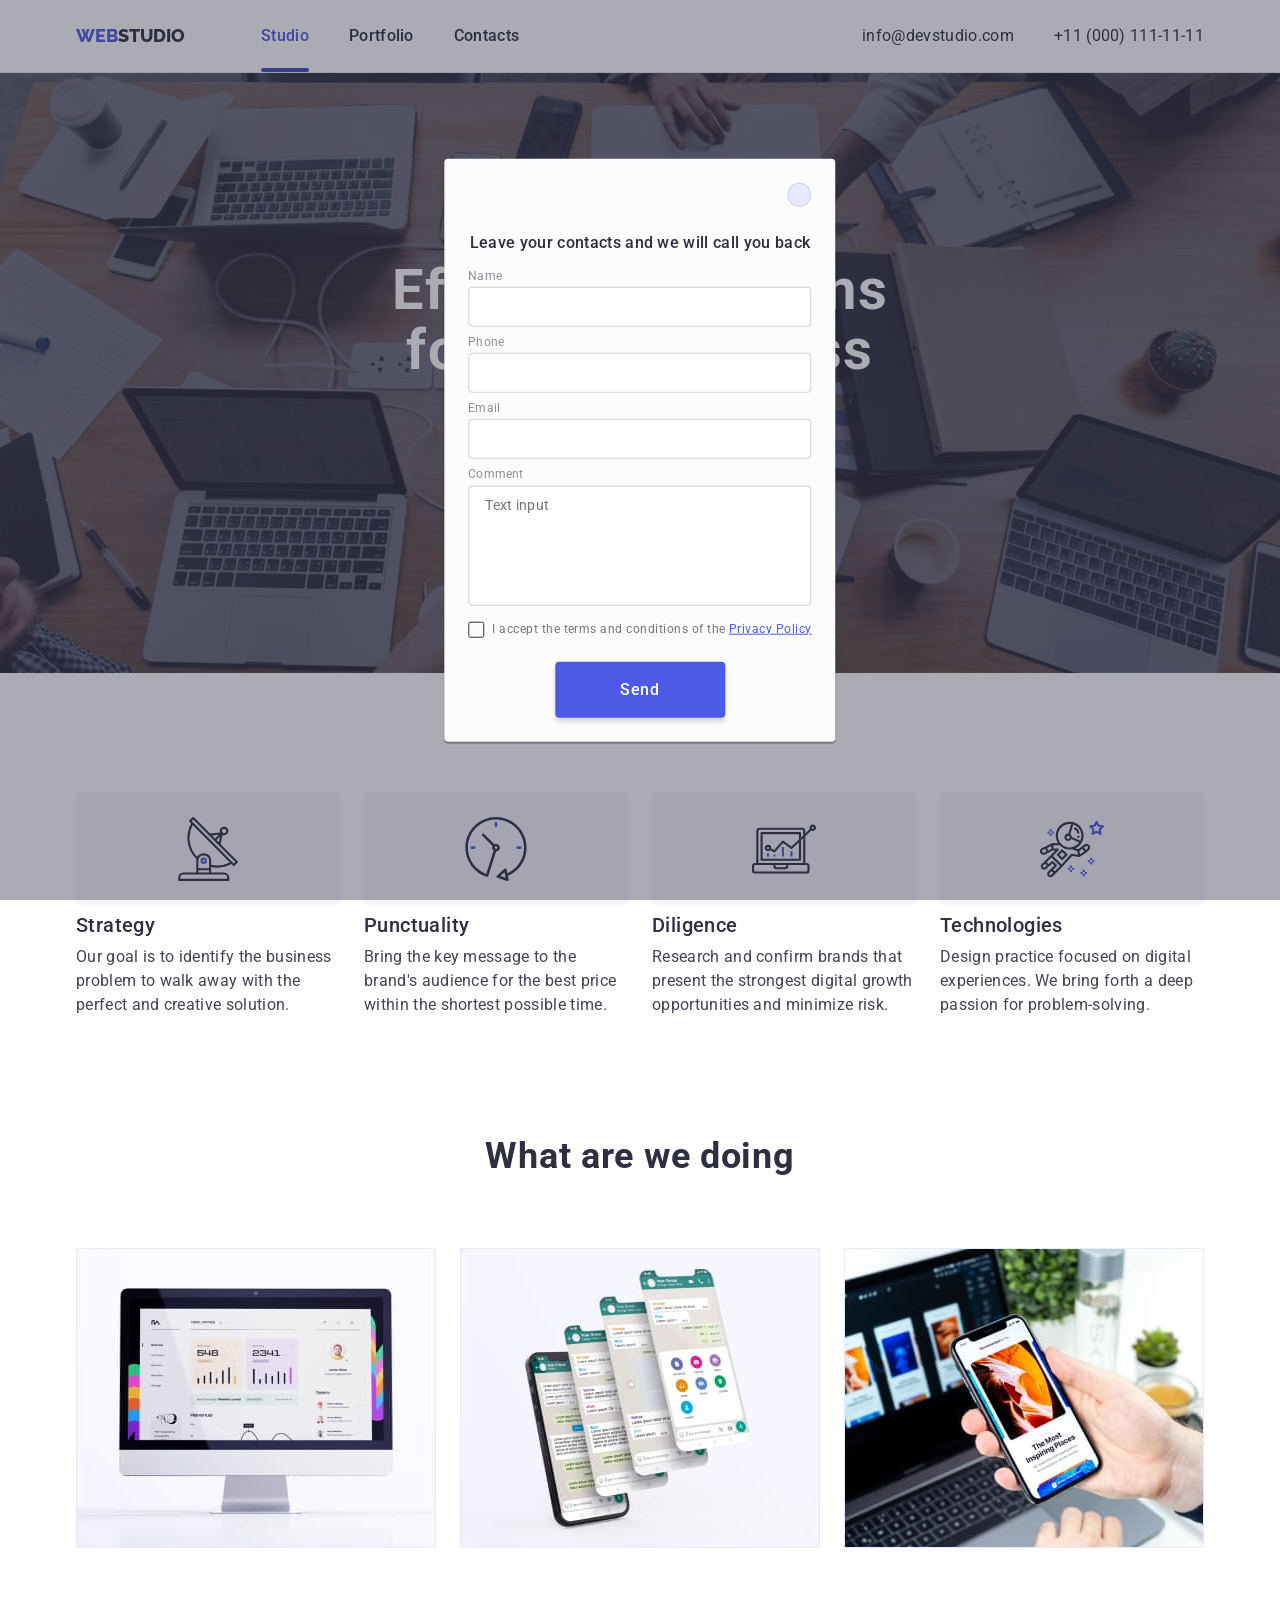
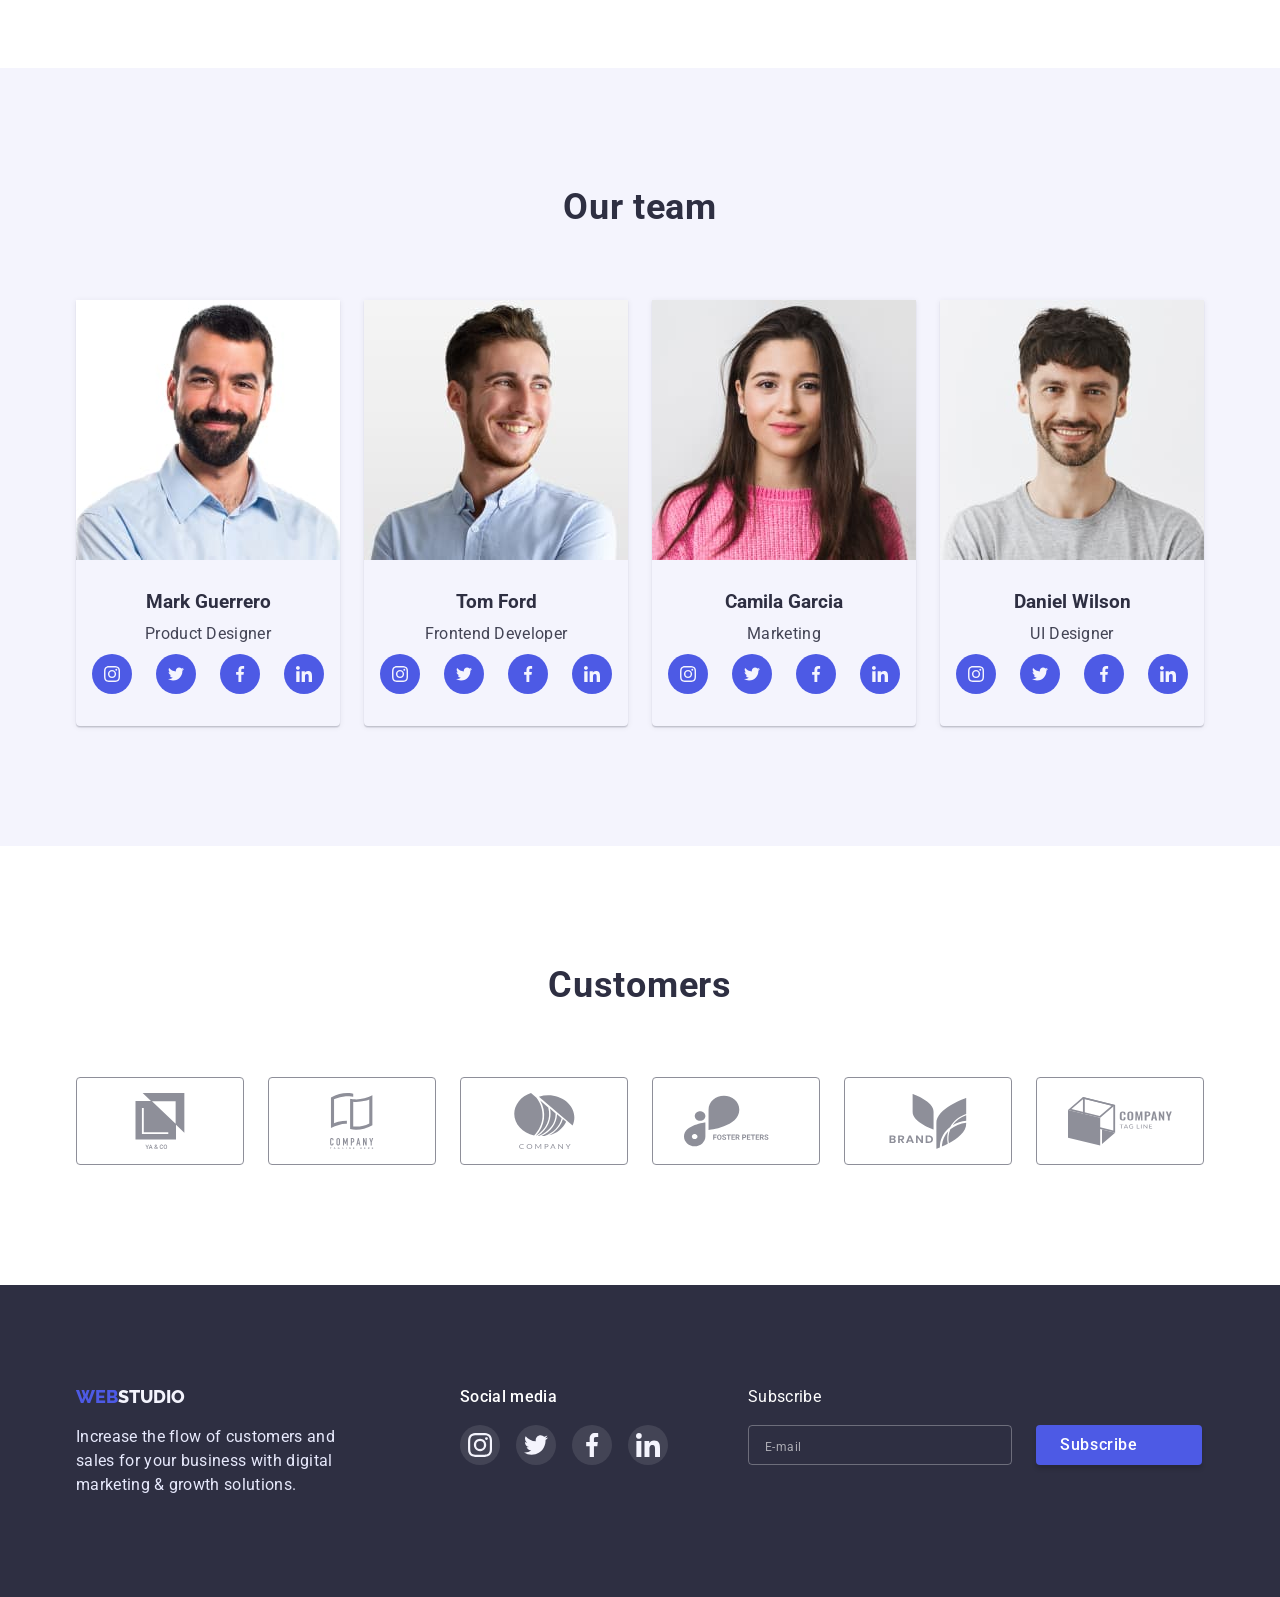
==== index.html @ 9478a21c "Add files via upload" ====
<!DOCTYPE html>
<html lang="en">
<head>
    <meta charset="UTF-8">
    <meta http-equiv="X-UA-Compatible" content="IE=edge">
    <meta name="viewport" content="width=device-width, initial-scale=1.0">
    <link rel="preconnect" href="https://fonts.googleapis.com">
    <link rel="preconnect" href="https://fonts.gstatic.com" crossorigin>
    <link href="https://fonts.googleapis.com/css2?family=Montserrat:wght@400;700&family=Raleway:wght@800&family=Roboto:wght@400;500;700;900&display=swap" rel="stylesheet">    
    <link rel="stylesheet" href="./css/styles.css" />
    <title>Web Studio</title>
    <link
    rel="stylesheet"
    href="https://cdnjs.cloudflare.com/ajax/libs/modern-normalize/1.1.0/modern-normalize.min.css"
    integrity="sha512-wpPYUAdjBVSE4KJnH1VR1HeZfpl1ub8YT/NKx4PuQ5NmX2tKuGu6U/JRp5y+Y8XG2tV+wKQpNHVUX03MfMFn9Q=="
    crossorigin="anonymous"
    referrerpolicy="no-referrer"
  />
    <link rel="stylesheet" href="./css/styles.css" />
  
</head>
<body>
    <header class="header">
        <div class="container header-container">
        <nav class="header-navigation">
            <a class="header-logo" href="./index.html"><span class="logo-Web">Web</span>Studio</a>
    <ul class="header-list list">
    <li class="header-item"><a href="./index.html"  class="header-link link underline">Studio</a></li>
    <li class="header-item"><a href="./portfolio.html" class="header-link link">Portfolio</a></li>
    <li class="header-item"><a href="" class="header-link link">Contacts</a></li>
    </ul>
    </nav>
    <ul class="contacts-list">
   <li><a href="mailto:info@devstudio.com" class="header-mail link">info@devstudio.com</a></li>
   <li><a href="tel:+110001111111" class="header-tel link">+11 (000) 111-11-11</a></li>
</ul>
</div>
    </header>
    <main>
    <section class="hero">
        <div class="container hero-container">
    <h1 class="hero-title">Effective Solutions for Your Business</h1>
        <button class="hero-btn" data-modal-open="" type="button">Order Service</button>
    </section>
        <section class="advantages">
            <div class="container advantages-container">
            <h2 class="visually-hidden">list</h2>
            <ul class="advantages-list">
                <li class="advantages-item"><div class="benefits-icon-bgr">
                    <svg class="benefits-icon"><use href="./images/sprite.svg#icon-antenna"> <symbol id="icon-antenna" viewBox="0 0 30 32">
                        <path fill="#2e2f42" d="m29.773 22.098-8.443-8.505.937-4.615c.242.094.499.143.759.145h.032a2.16 2.16 0 1 0-2.029-1.42l-.005-.015-4.96.605L7.973.16A.53.53 0 0 0 7.597 0a.536.536 0 0 0-.373.155L5.711 1.659a.53.53 0 0 0 0 .754l.814.825C5.382 5.3 4.709 7.76 4.709 10.377c0 4.106 1.656 7.825 4.336 10.526l-.001-.001A.506.506 0 0 0 9.19 21a2.986 2.986 0 0 0-.052.546v6.188h-6.4A2.669 2.669 0 0 0 .071 30.4v1.067c.001.295.24.533.534.533h24.534a.535.535 0 0 0 .534-.534v-1.067a2.67 2.67 0 0 0-2.667-2.666h-6.4v-2.742a14.784 14.784 0 0 0 10.166-1.502l-.077.039.819.823a.534.534 0 0 0 .377.16.532.532 0 0 0 .373-.155l1.512-1.505a.535.535 0 0 0 0-.754zM22.28 6.233a1.067 1.067 0 1 1 .752 1.822h-.003a1.066 1.066 0 0 1-.746-1.822h-.002zm-1.256 3.505-.599 2.945-1.175-1.182 1.774-1.764zm-.605-.902-1.92 1.909-1.485-1.493 3.405-.415zM23.004 28.8a1.6 1.6 0 0 1 1.6 1.6v.534H1.138V30.4a1.6 1.6 0 0 1 1.6-1.6h20.267zm-7.467-2.134v1.067h-5.333v-1.067h5.334zM10.204 25.6v-4.053c0-1.294 1.197-2.346 2.666-2.346s2.667 1.053 2.667 2.346V25.6h-5.333zm6.4-1.696v-2.357c0-1.882-1.675-3.413-3.733-3.413h-.059c-1.353 0-2.54.707-3.213 1.771l-.009.016a13.816 13.816 0 0 1-3.811-9.549c0-2.314.567-4.496 1.569-6.414l-.036.077 18.602 18.709c-1.823.947-3.98 1.502-6.266 1.502-1.079 0-2.128-.124-3.136-.357l.093.018zm11.289-.683L6.836 2.041l.755-.752 7.935 7.98c.004 0 .005.007.009.009l13.114 13.191-.757.752z" style="fill:var(--color4, #2e2f42)"/>
                        <path fill="#4d5ae5" d="M12.876 20.267h-.007a1.6 1.6 0 0 0-.003 3.2h.007a1.6 1.6 0 0 0 .003-3.2zm.373 1.978a.534.534 0 0 1-.91-.379v-.002a.533.533 0 0 1 .53-.53.535.535 0 0 1 .374.912h.005z" style="fill:var(--color3, #4d5ae5)"/>
                      </symbol>
                    </use></svg></div><h3 class="advantages-title">Strategy</h3><p class="advantages-text">Our goal is to identify the business<br>
                    problem to walk away with the<br> 
                    perfect and creative solution. </p></li>
                <li class="advantages-item"><div class="benefits-icon-bgr">
                    <svg class="benefits-icon"><use href="./images/sprite.svg#icon-clock"> <symbol id="icon-clock" viewBox="0 0 32 32">
                        <path fill="#2e2f42" d="M31.297 15.301C31.295 6.849 24.442-.002 15.989 0S.686 6.855.688 15.308C.69 22.096 5.11 27.851 11.229 29.853l.108.031a.67.67 0 0 0 .529-.064.642.642 0 0 0 .284-.357l3.865-12.25a1.913 1.913 0 1 0-.851-3.63l.011-.005-5.106-5.107a.637.637 0 1 0-.902.902l5.104 5.109a1.873 1.873 0 0 0 .532 2.306l.004.003-3.683 11.673C3.846 25.783.119 17.71 2.801 10.432 5.482 3.155 13.556-.573 20.833 2.109s11.004 10.755 8.323 18.032c-1.345 3.581-4.004 6.406-7.374 7.938l-.088.036-.398-1.875a.638.638 0 0 0-1.049-.343l.001-.001-3.837 3.425a.639.639 0 0 0 .227 1.084l.005.001 4.899 1.564a.637.637 0 0 0 .818-.743l.001.004-.391-1.839c5.528-2.374 9.329-7.772 9.329-14.057v-.034.002zm-15.305-.637a.638.638 0 0 1 0 1.276.638.638 0 0 1 0-1.276zm2.101 14.863 2.184-1.948.603 2.84-2.787-.892z" style="fill:var(--color4, #2e2f42)"/>
                        <path fill="#4d5ae5" d="M15.354 3.185V4.46a.638.638 0 1 0 1.275 0V3.185a.639.639 0 0 0-1.274-.002v.001zM3.876 14.664a.637.637 0 1 0 .001 1.274h1.275a.638.638 0 1 0 0-1.274H3.877zm24.232 1.275a.637.637 0 1 0 0-1.274h-1.275a.639.639 0 0 0-.002 1.274H28.107z" style="fill:var(--color3, #4d5ae5)"/>
                      </symbol></use></svg></div><h3 class="advantages-title">Punctuality</h3><p class="advantages-text">Bring the key message to the<br>
                     brand's audience for the best price<br>
                      within the shortest possible time.</p></li>
                <li class="advantages-item"><div class="benefits-icon-bgr">
                    <svg class="benefits-icon"><use href="./images/sprite.svg#icon-diagram"> <symbol id="icon-diagram" viewBox="0 0 32 32">
                        <path fill="#4d5ae5" d="M14.925 14.965h1.066v4.797h-1.066v-4.797zm4.265 2.132h1.066v2.665H19.19v-2.665zm-8.529 1.599h1.066v1.066h-1.066v-1.066zm-3.198-.533h1.066v1.599H7.463v-1.599z" style="fill:var(--color3, #4d5ae5)"/>
                        <path fill="#2e2f42" d="M1.599 28.291h25.587a1.6 1.6 0 0 0 1.599-1.599v-2.133a1.6 1.6 0 0 0-1.599-1.599h-.534V9.667l3.028-2.868a1.608 1.608 0 1 0-.742-.753l-.004-.01-2.282 2.163v-1.23a1.6 1.6 0 0 0-1.599-1.599H3.73a1.6 1.6 0 0 0-1.599 1.599V22.961h-.533A1.6 1.6 0 0 0-.001 24.56v2.134a1.6 1.6 0 0 0 1.599 1.599zM30.384 4.837a.533.533 0 0 1 0 1.066.533.533 0 0 1 0-1.066zM3.199 6.969c0-.295.239-.534.533-.534h21.322c.294 0 .533.239.533.534v2.238l-1.066 1.013V8.035a.532.532 0 0 0-.533-.533H4.798a.533.533 0 0 0-.533.533v13.326c0 .295.239.534.533.534h19.19a.534.534 0 0 0 .533-.534v-9.674l1.066-1.01V22.96H3.199V6.969zm4.797 6.93h-.005a1.6 1.6 0 1 0 1.112 2.748l1.853.93a.532.532 0 0 0 .636-.123l3.938-4.431 3.872 2.902a.532.532 0 0 0 .686-.04l3.365-3.188v8.131H5.33V8.568h18.124v2.66L19.682 14.8l-3.905-2.928a.531.531 0 0 0-.717.072v.001l-3.993 4.493-1.493-.746c.011-.064.018-.129.021-.194a1.6 1.6 0 0 0-1.599-1.599zm.533 1.599a.533.533 0 0 1-1.066 0 .533.533 0 0 1 1.066 0zm3.198 8.528h5.331v.533a.533.533 0 0 1-.533.533h-4.264a.533.533 0 0 1-.533-.533v-.533zm-10.661.534c0-.294.239-.533.533-.533h9.062v.533a1.6 1.6 0 0 0 1.599 1.599h4.265a1.6 1.6 0 0 0 1.599-1.599v-.534h9.061c.295 0 .534.238.534.533v2.133a.534.534 0 0 1-.534.533H1.599a.533.533 0 0 1-.533-.533v-2.133z" style="fill:var(--color4, #2e2f42)"/>
                      </symbol></use></svg></div><h3 class="advantages-title">Diligence</h3><p class="advantages-text">Research and confirm brands that<br>
                     present the strongest digital growth<br>
                      opportunities and minimize risk.</p></li>
                <li class="advantages-item"><div class="benefits-icon-bgr">
                    <svg class="benefits-icon"><use href="./images/sprite.svg#icon-astronaut">   <symbol id="icon-astronaut" viewBox="0 0 32 32">
                        <path fill="#4d5ae5" d="M31.974 4.524a.535.535 0 0 0-.427-.362h-.003l-1.911-.278-.855-1.731c-.179-.365-.776-.365-.956 0l-.855 1.731-1.91.278a.534.534 0 0 0-.296.909l1.383 1.348-.326 1.903a.533.533 0 0 0 .774.561l1.709-.899 1.709.899a.534.534 0 0 0 .773-.565v.003l-.326-1.903L31.84 5.07a.535.535 0 0 0 .134-.55l.001.004zm-2.463 1.327a.534.534 0 0 0-.153.472l.191 1.114-1-.526a.524.524 0 0 0-.499.001l.003-.001-1 .526.191-1.114a.53.53 0 0 0-.153-.472l-.81-.79 1.119-.162a.533.533 0 0 0 .401-.292l.5-1.013.501 1.013a.535.535 0 0 0 .402.292l1.119.162-.809.79zm-3.377 14.671h-1.067v1.067h1.067v-1.067zm0 2.133h-1.067v1.067h1.067v-1.067z" style="fill:var(--color3, #4d5ae5)"/>
                        <path fill="#4d5ae5" d="M27.2 21.589h-1.067v1.067H27.2v-1.067zm-2.133 0H24v1.067h1.067v-1.067zm-2.667 4.8h-1.067v1.067H22.4v-1.067zm0 2.134h-1.067v1.067H22.4v-1.067zm1.067-1.067H22.4v1.067h1.067v-1.067zM21.334 27.456h-1.067v1.067h1.067v-1.067zM16 24.256h-1.066v1.067H16v-1.067zm0 2.133h-1.066v1.067H16v-1.067zm1.067-1.066H16v1.067h1.067v-1.067zm-2.133 0h-1.067v1.067h1.067v-1.067zM5.867 6.122H4.801v1.066h1.066V6.122zm0 2.133H4.801v1.067h1.066V8.256zm1.066-1.066H5.867v1.067h1.066V7.189zm-2.133 0H3.733v1.067H4.8V7.189z" style="fill:var(--color3, #4d5ae5)"/>
                        <path fill="#2e2f42" d="M24.715 14.159a1.778 1.778 0 0 0-1.179-.704l-.009-.001a1.764 1.764 0 0 0-1.344.356l.004-.003-1.252.96-1.898 1.417-1.358-.541c2.421-1.086 4.114-3.508 4.114-6.32 0-3.823-3.122-6.933-6.961-6.933S7.87 5.5 7.87 9.323a6.86 6.86 0 0 0 1.12 3.758l-2.769-.024c-.008 0-.015.005-.024.005a.52.52 0 0 0-.155.03c-.013.005-.026.008-.038.014-.006.002-.013.003-.019.007L2.751 14.71l-1.893.911a.429.429 0 0 0-.064.036l.001-.001a1.78 1.78 0 0 0-.593 2.304l-.005-.01c.22.429.595.745 1.056.89a1.772 1.772 0 0 0 1.388-.133l-.009.005 1.388-.738 2.264-1.169 1.357-.008-5.442 5.415-.002.002-1.339 1.333c-.303.299-.49.714-.49 1.173v.005a1.668 1.668 0 0 0 1.669 1.663 1.67 1.67 0 0 0 1.18-.485l1.314-1.308 1.74-1.3.901.897L4.07 27.28c-.303.299-.49.714-.49 1.173v.005a1.669 1.669 0 0 0 1.67 1.664c.428 0 .855-.162 1.18-.485l3.482-3.466.001-.002 1.01-1-.004-.003c.007-.006.015-.009.022-.015l5.166-5.658 3.471.494a.522.522 0 0 0 .266-.035l-.004.001c.017-.006.033-.015.05-.023.019-.009.039-.015.057-.027l3.213-2.134c.012-.008.018-.02.029-.029.012-.01.029-.014.04-.025l1.272-1.192a1.777 1.777 0 0 0 .209-2.366l.003.005zM2.13 17.77a.714.714 0 0 1-.558.052.717.717 0 0 1-.215-1.258l.002-.001 1.314-.632.316.925.133.388-.993.527zm3.498-1.827-1.548.8-.255-.747-.183-.537 2.026-1-.04 1.483zm15.099-6.621a5.79 5.79 0 0 1-.599 2.559l-4.181-1.899a1.86 1.86 0 0 0-.782-1.384l-.006-.004 1.464-4.86c2.378.755 4.105 2.974 4.105 5.587zm-11.789 0c0-3.235 2.644-5.867 5.894-5.867.253 0 .5.022.745.053l-1.432 4.753c-.019 0-.037-.005-.057-.005h-.001a1.872 1.872 0 0 0-1.872 1.866 1.873 1.873 0 0 0 1.872 1.867h.001c.694 0 1.294-.383 1.618-.944l3.863 1.755a5.891 5.891 0 0 1-4.736 2.39c-3.25 0-5.895-2.633-5.895-5.867zm5.957.8c0 .441-.362.8-.806.8h-.002a.804.804 0 0 1-.804-.8c0-.441.361-.8.806-.8s.806.359.806.8zM2.465 25.146a.609.609 0 0 1-.855 0 .591.591 0 0 1 0-.844l.962-.959.851.848-.958.955zm3.213 3.734a.606.606 0 0 1-.855.001.591.591 0 0 1 0-.844l.963-.959.851.848-.96.955zm3.483-3.469-.002.001-1.765 1.76-.851-.848 1.763-1.756.002-.001c.04-.04.065-.088.09-.135.007-.014.02-.026.026-.04.017-.041.019-.085.025-.129.004-.024.014-.047.014-.073 0-.035-.012-.07-.02-.105-.007-.032-.007-.065-.018-.096a.511.511 0 0 0-.091-.137c-.01-.012-.014-.027-.025-.038h-.001l-.001-.002-1.607-1.6c-.017-.017-.039-.024-.058-.038a.491.491 0 0 0-.084-.056l-.003-.001a.477.477 0 0 0-.09-.032l-.003-.001a.502.502 0 0 0-.101-.02h-.022a.49.49 0 0 0-.077.006h.003a.59.59 0 0 0-.108.021l.004-.001a.502.502 0 0 0-.096.046l.002-.001c-.02.011-.043.015-.061.029l-1.774 1.324-.901-.897 2.399-2.386 4.36 4.289-.927.919zm6.818-7.017c-.015-.002-.03.004-.045.003l-.026-.001a.562.562 0 0 0-.092.008h.003a.5.5 0 0 0-.187.069l.002-.001a.554.554 0 0 0-.083.061c-.013.011-.028.017-.04.029l-4.698 5.146-4.328-4.257 2.833-2.818a.535.535 0 0 0-.378-.911h-.001l-2.219.013.027-1.607 3.104.027a6.928 6.928 0 0 0 4.978 2.101h.003c.438 0 .864-.045 1.279-.122.04.032.079.064.13.085l2.409.96.152.758.178.885-3.003-.427zm4.041.179-.314-1.558 1.447-1.08.947 1.257-2.08 1.381zm3.754-2.831-.838.785-.931-1.236.831-.637a.73.73 0 0 1 .543-.143.716.716 0 0 1 .395 1.231z" style="fill:var(--color4, #2e2f42)"/>
                        <path fill="#2e2f42" d="m13.602 18.544-2.143-2.134a.53.53 0 0 0-.752 0l-2.143 2.134a.533.533 0 0 0 0 .756l2.143 2.133a.53.53 0 0 0 .752 0l2.143-2.133a.532.532 0 0 0 0-.756zm-2.519 1.759-1.386-1.381 1.386-1.381 1.387 1.381-1.387 1.381zm6.081-15.232-.258 1.035c.071.018 1.738.452 1.738 2.149h1.067c0-2.017-1.666-2.966-2.546-3.185zm2.547 4.251h-1.067v1.067h1.067V9.322z" style="fill:var(--color4, #2e2f42)"/>
                      </symbol></use></svg></div><h3 class="advantages-title">Technologies</h3><p class="advantages-text">Design practice focused on digital<br>
                     experiences. We bring forth a deep<br>
                      passion for problem-solving.</p></li>
            </ul>
        </div>
        </section>
        <section class="projects">
            <div class="container projects-container">
<h2 class="title-projects">What are we doing</h2>
<ul class="projects-list">
    <li class="projects-item"><img src="./images/img1.jpg" alt="business image" class="image"></li>
    <li class="projects-item"><img src="./images/img2.jpg" alt="business image 2" ></li>
    <li class="projects-item"><img src="./images/img3.jpg" alt="business image 3"></li>
</ul>
        </section>
        <section class="team">
          <h2 class="title-team">Our team</h2>
          <ul class="team-list list">
            <li class="team-item">
              <img src="./images/img4.jpg" alt="Product Designer" width="264" height="260">
              <div class="team-desc">
                <h3 class="sub-title">Mark Guerrero</h3>
                <p class="text">Product Designer</p>
                <ul class="team-social-media-list list">
                  <li class="team-social-media-item">
                    <a class="team-social-media-link" href="https://www.instagram.com/" target="_blank" rel="noreferrer noopener">
                      <svg class="team-social-media-icon">
                        <use href="./images/sprite.svg#icon-instagram"></use>
                      </svg>
                    </a>
                  </li>
                  <li class="team-social-media-item">
                    <a class="team-social-media-link" href="https://twitter.com/" target="_blank" rel="noreferrer noopener">
                      <svg class="team-social-media-icon">
                        <use href="./images/sprite.svg#icon-twitter"></use>
                      </svg>
                    </a>
                  </li>
                  <li class="team-social-media-item">
                    <a class="team-social-media-link" href="https://www.facebook.com/" target="_blank" rel="noreferrer noopener">
                      <svg class="team-social-media-icon">
                        <use href="./images/sprite.svg#icon-facebook"></use>
                      </svg>
                    </a>
                  </li>
                  <li class="team-social-media-item">
                    <a class="team-social-media-link" href="https://www.linkedin.com/" target="_blank" rel="noreferrer noopener">
                      <svg class="team-social-media-icon">
                        <use href="./images/sprite.svg#icon-linkedin"></use>
                      </svg>
                    </a>
                  </li>
                </ul>
              </div>
            </li>
            <li class="team-item">
              <img src="./images/img5.jpg" alt="Frontend Developer" width="264" height="260">
              <div class="team-desc">
                <h3 class="sub-title">Tom Ford</h3>
                <p class="text">Frontend Developer</p>
                <ul class="list team-social-media-list">
                  <li class="team-social-media-item">
                    <a class="team-social-media-link" href="https://www.instagram.com/" target="_blank" rel="noreferrer noopener">
                      <svg class="team-social-media-icon">
                        <use href="./images/sprite.svg#icon-instagram"></use>
                      </svg>
                    </a>
                  </li>
                  <li class="team-social-media-item">
                    <a class="team-social-media-link" href="https://twitter.com/" target="_blank" rel="noreferrer noopener">
                      <svg class="team-social-media-icon">
                        <use href="./images/sprite.svg#icon-twitter"></use>
                      </svg>
                    </a>
                  </li>
                  <li class="team-social-media-item">
                    <a class="team-social-media-link" href="https://www.facebook.com/" target="_blank" rel="noreferrer noopener">
                      <svg class="team-social-media-icon">
                        <use href="./images/sprite.svg#icon-facebook"></use>
                      </svg>
                    </a>
                  </li>
                  <li class="team-social-media-item">
                    <a class="team-social-media-link" href="https://www.linkedin.com/" target="_blank" rel="noreferrer noopener">
                      <svg class="team-social-media-icon">
                        <use href="./images/sprite.svg#icon-linkedin"></use>
                      </svg>
                    </a>
                  </li>
                </ul>
              </div>
            </li>
            <li class="team-item">
              <img src="./images/img6.jpg" alt="Marketing" width="264" height="260">
              <div class="team-desc">
                <h3 class="sub-title">Camila Garcia</h3>
                <p class="text">Marketing</p>
                <ul class="list team-social-media-list">
                  <li class="team-social-media-item">
                    <a class="team-social-media-link" href="https://www.instagram.com/" target="_blank" rel="noreferrer noopener">
                      <svg class="team-social-media-icon">
                        <use href="./images/sprite.svg#icon-instagram"></use>
                      </svg>
                    </a>
                  </li>
                  <li class="team-social-media-item">
                    <a class="team-social-media-link" href="https://twitter.com/" target="_blank" rel="noreferrer noopener">
                      <svg class="team-social-media-icon">
                        <use href="./images/sprite.svg#icon-twitter"></use>
                      </svg>
                    </a>
                  </li>
                  <li class="team-social-media-item">
                    <a class="team-social-media-link" href="https://www.facebook.com/" target="_blank" rel="noreferrer noopener">
                      <svg class="team-social-media-icon">
                        <use href="./images/sprite.svg#icon-facebook"></use>
                      </svg>
                    </a>
                  </li>
                  <li class="team-social-media-item">
                    <a class="team-social-media-link" href="https://www.linkedin.com/" target="_blank" rel="noreferrer noopener">
                      <svg class="team-social-media-icon">
                        <use href="./images/sprite.svg#icon-linkedin"></use>
                      </svg>
                    </a>
                  </li>
                </ul>
              </div>
            </li>
            <li class="team-item">
              <img src="./images/img7.jpg" alt="UI Designer" width="264" height="260">
              <div class="team-desc">
                <h3 class="sub-title">Daniel Wilson</h3>
                <p class="text">UI Designer</p>
                <ul class="list team-social-media-list">
                  <li class="team-social-media-item">
                    <a class="team-social-media-link" href="https://www.instagram.com/" target="_blank" rel="noreferrer noopener">
                      <svg class="team-social-media-icon">
                        <use href="./images/sprite.svg#icon-instagram"></use>
                      </svg>
                    </a>
                  </li>
                  <li class="team-social-media-item">
                    <a class="team-social-media-link" href="https://twitter.com/" target="_blank" rel="noreferrer noopener">
                      <svg class="team-social-media-icon">
                        <use href="./images/sprite.svg#icon-twitter"></use>
                      </svg>
                    </a>
                  </li>
                  <li class="team-social-media-item">
                    <a class="team-social-media-link" href="https://www.facebook.com/" target="_blank" rel="noreferrer noopener">
                      <svg class="team-social-media-icon">
                        <use href="./images/sprite.svg#icon-facebook"></use>
                      </svg>
                    </a>
                  </li>
                  <li class="team-social-media-item">
                    <a class="team-social-media-link" href="https://www.linkedin.com/" target="_blank" rel="noreferrer noopener">
                      <svg class="team-social-media-icon">
                        <use href="./images/sprite.svg#icon-linkedin"></use>
                      </svg>
                    </a>
                  </li>
                </ul>
              </div>
            </li>
          </ul>
        </section>
        <section class="customers">
            <h2 class="customers-title">Customers</h2>
            <ul class="customers-list list">
              <li class="customers-item">
                <a href="" class="customers-link">
                  <svg class="customers-icon">
                    <use href="./images/sprite.svg#icon-logo-11" width="104px"
                    height="56px"></use>
                  </svg>
                </a>
              </li>
              <li class="customers-item">
                <a href="" class="customers-link">
                  <svg class="customers-icon">
                    <use href="./images/sprite.svg#icon-logo-1" width="104px"
                    height="56px"></use>
                  </svg>
                </a>
              </li>
              <li class="customers-item">
                <a href="" class="customers-link">
                  <svg class="customers-icon">
                    <use href="./images/sprite.svg#icon-logo-2" width="104px"
                    height="56px"></use>
                  </svg>
                </a>
              </li>
              <li class="customers-item">
                <a href="" class="customers-link">
                  <svg class="customers-icon">
                    <use href="./images/sprite.svg#icon-logo-3" width="104px"
                    height="56px"></use>
                  </svg>
                </a>
              </li>
              <li class="customers-item">
                <a href="" class="customers-link">
                  <svg class="customers-icon">
                    <use href="./images/sprite.svg#icon-logo-4" width="104px"
                    height="56px"></use>
                  </svg>
                </a>
              </li>
              <li class="customers-item">
                <a href="" class="customers-link">
                  <svg class="customers-icon">
                    <use href="./images/sprite.svg#icon-logo-5" width="104px"
                    height="56px"></use>
                  </svg>
                </a>
              </li>
            </ul>
        </section>
</main>
<footer class="footer">
  <div class="container footer-content">
    <div class="footer-wrap-text">
      <a class="footer-logo" href="./index.html"><span class="logo-Web">Web</span>Studio</a>
      <p class="text-footer">
        Increase the flow of customers and sales for your business with
        digital marketing &amp; growth solutions.
      </p>
    </div>
    <div class="footer-wrap-social-media">
      <p class="footer-social-media-title text">Social media</p>
      <ul class="list footer-social-media-list">
        <li class="footer-social-mebia-item">
          <a class="footer-social-media-link" href="https://www.instagram.com/" target="_blank" rel="noreferrer noopener">
            <svg class="footer-social-media-icon">
              <use href="./images/sprite.svg#icon-instagram" width="24px"
              height="24px"></use>
            </svg>
          </a>
        </li>
        <li class="footer-social-mebia-item">
          <a class="footer-social-media-link" href="https://twitter.com/" target="_blank" rel="noreferrer noopener">
            <svg class="footer-social-media-icon">
              <use href="./images/sprite.svg#icon-twitter" width="24px"
              height="24px"></use>
            </svg>
          </a>
        </li>

        <li class="footer-social-mebia-item">
          <a class="footer-social-media-link" href="https://www.facebook.com/" target="_blank" rel="noreferrer noopener">
            <svg class="footer-social-media-icon">
              <use href="./images/sprite.svg#icon-facebook" width="24px"
              height="24px"></use>
            </svg>
          </a>
        </li>
        <li class="footer-social-mebia-item">
          <a class="footer-social-media-link" href="https://www.linkedin.com/" target="_blank" rel="noreferrer noopener">
            <svg class="footer-social-media-icon">
              <use href="./images/sprite.svg#icon-linkedin" width="24px"
              height="24px"></use>
            </svg>
          </a>
        </li>
      </ul>
    </div>
    <div>
      <p class="footer-subscribe-title text">Subscribe</p>
      <form class="footer-subscribe-form">
        <input name="email" class="footer-subscribe-input" type="email" placeholder="E-mail">
        <button class="footer-subscribe-btn" type="submit">
          Subscribe
          <svg class="footer-subscribe-icon" width="24" height="24">
            <use href="./images/sprite1.svg#icon-paper-plane"></use>
          </svg>
        </button>
      </form>
    </div>
</footer>
<div class="backdrop" data-modal="">
  <div class="modal-form">
    <button class="modal-close-button" type="button" data-modal-close="">
      <svg class="icon-close-modal" width="8" height="8">
        <use href="./images/sprite1.svg#icon-close-modal"></use>
      </svg>
    </button>
    <form class="form">
      <p class="form-text">
        Leave your contacts and we will call you back
      </p>
      <label class="form-input-item">
        <span class="form-input-label">Name</span>
        <span class="form-input-wrapper">
          <input class="form-input" type="text" name="user_name" required="">
          <svg class="form-input-icon" width="18" height="18">
            <use href="./images/sprite1.svg#icon-person"></use>
          </svg>
        </span>
      </label>
      <label class="form-input-item"><span class="form-input-label">Phone</span>
        <span class="form-input-wrapper">
          <input class="form-input" type="tel" name="user_phone" required="" pattern="">
          <svg class="form-input-icon" width="18" height="24">
            <use href="./images/sprite1.svg#icon-phone"></use>
          </svg>
        </span>
      </label>
      <label class="form-input-item">
        <span class="form-input-label">Email</span>
        <span class="form-input-wrapper">
          <input class="form-input" type="email" name="ucer_email" required="" pattern="">
          <svg class="form-input-icon" width="18" height="24">
            <use href="./images/sprite1.svg#icon-email"></use>
          </svg>
        </span>
      </label>
      <label class="form-comment-item">
        <span class="form-input-label">Comment</span>
        <textarea class="form-comment" name="user_message" placeholder="Text input"></textarea>
      </label>
      <label class="form-privacy-policy">
        <input class="checkbox-privacy-policy" type="checkbox" name="privacy_policy">
        <div class="checkbox-border">
          <svg class="privacy-policy-icon" width="18" height="18">
            <use href="./images/sprite1.svg#icon-checkbox"></use>
          </svg>
        </div>
        <span class="privacy-policy-text">
          I accept the terms and conditions of the
          <a class="privacy-policy-link" href=""> Privacy Policy</a>
        </span>
      </label>
      <button class="form-btn-submit" type="submit">Send</button>
    </form>
  </div>
</div>
<script src="./js/modal.js"></script>
    </body>
</html>
---- css/styles.css ----
body {
    font-family: 'Roboto', sans-serif;
    color:#2E2F42
}
.list {
    list-style: none;
  }
  
  .link {
    text-decoration: none;
  }
   
.container {
  width: 1158px;
margin-left: auto;
margin-right: auto;
padding: 0 15px;
  }
  
  .visually-hidden {
    position: absolute;
    width: 1px;
    height: 1px;
    margin: -1px;
    border: 0;
    padding: 0;
    white-space: nowrap;
    clip-path: inset(100%);
    clip: rect(0 0 0 0);
    overflow: hidden;
  }

  .title {
    font-family: 'Roboto';
font-weight: 500;
font-size: 20px;
line-height: 1.2;
letter-spacing: 0.02em;
  }
  
  .btn {
    font-family: inherit;
    font-style: normal;
    font-weight: 500;
    font-size: 16px;
    line-height: 1.5;
    cursor: pointer;
    border: 1px solid #E7E9FC;
border-radius: 4px;
}
:root {
  --primary-accent-color: #4d5ae5;
  --primary-accent-color-hover: #404bbf;
  --secondary-accent-color: #31d0aa;

  --primary-text-color-dark: #434455;
  --secondary-text-color-dark: #000000;
  --primary-text-color-light: #e7e9fc;
  --secondary-text-color-light: #ffffff;

  --primary-title-color-dark: #2e2f42;
  --secondary-title-color-dark: #000000;
  --primary-title-color-light: #ffffff;
  --secondary-title-color-light: #f4f4fd;

  --primary-background-color-light: #ffffff;
  --secondary-background-color-light: #f4f4fd;
  --primary-background-color-dark: #2e2f42;

    --brand-color: #4D5AE5;
    --text-color: #434455;
  --main-btn-color:#F4F4FD;
  --second-btn-color: #404BBF;

  --secondary-background-color-light: #F4F4FD;
  --time-and-style-of-transition: 250ms cubic-bezier(0.4, 0, 0.2, 1);

}
img {
  display: block;
}
ul {
  margin: 0px;
  padding: 0px;
}

h1 {
  margin: 0px;
  padding: 0px;
}
h2 {
  margin: 0px;
  padding: 0px;
}
h3 {
  margin: 0px;
  padding: 0px;
}
p{
  margin: 0px;
  padding: 0px;
}

/*----------------------------------------------- HEADER------------------------------------*/
.header {

  border-color: #e7e9fc;
  border-style: solid;
  border-width: 0 0 1px 0;
  }

  .header-container {
    padding-top: 24px;
    padding-bottom: 24px;
    display: flex;
    align-items: center;
  }
  .header-navigation {
    display: flex;
    align-items: center;
  margin-right: auto;
}
.header-logo {
  text-decoration: none;
  font-size: 18px;
  font-weight: 800;
  line-height: 1.3;
  font-family: "Raleway", sans-serif;
  color: #2e2f42;
  text-transform: uppercase;
  margin-right: 76px;
  margin-left: 0px;
}

.logo-Web {
  color: #4d5ae5;}

  .header-list {
    display: flex;
  gap: 40px;
    list-style-type: none;
    
  }
  .header-item {
  }
  
  .header-link {
    position: relative;
    font-family: inherit;
    font-weight: 500;
    font-size: 16px;
    line-height: 1.5;
    letter-spacing: 0.02em;
    padding-top: 24px;
    padding-bottom: 24px;
    color: inherit;
    transition: color var(--time-and-style-of-transition);
  }
  
  .header-link:hover,
  .header-link:focus {
    color: var(--brand-color);
    
  }
  .underline {
    color: var(--primary-accent-color);
  }
  .underline::after {
    position: absolute;
    bottom: -3px;
    display: block;
    opacity: 1;
    content: '';
    width: 100%;
    height: 4px;
    border-radius: 2px;
    background: var(--primary-accent-color-hover);}

  .contacts-list {
    display: flex;
    list-style-type: none;
    gap: 40px;
    
  }
  .header-mail {
    font-family: inherit;
    font-style: normal;  
font-size: 16px;
line-height: 1.5;
letter-spacing: 0.02em;
    color: inherit;
  }
  .header-mail:hover,
 .header-mail:focus {
    color: var(--brand-color);
  }
  
  .header-tel {
    font-family: inherit; 
    font-style: normal;  
    font-size: 16px;
    line-height: 1.5;
    letter-spacing: 0.02em;
        color:inherit;
  }
  .header-tel:hover,
 .header-tel:focus {
    color: var(--brand-color);
  }

  /*------------------------------------------------HTML main-----------------------------------------------*/
  .hero {
    padding-top: 188px;
    padding-bottom: 188px;
    background: #2E2F42;
    max-width: 1440px;
  margin-left: auto;
  margin-right: auto;
    background-image:linear-gradient(
      rgba(46, 47, 66, 0.7),
      rgba(46, 47, 66, 0.7)
    ), url(../images/hero.jpg);
    background-position: center;
    background-repeat: no-repeat;
    background-size: cover;
    text-align: center;
    
  }

  .hero-title {
    font-family: 'Roboto';
font-weight: 700;
font-size: 56px;
line-height: 1.07;
letter-spacing: 0.02em;
color: #FFFFFF;
text-align: center;
box-sizing: border-box;
margin-bottom: 48px;
max-width: 500px;
margin-left: auto;
margin-right: auto;
  }
  .hero-btn {
    font-family: 'Roboto';
font-style: normal;
font-weight: 500;
font-size: 16px;
line-height: 1.5;
letter-spacing: 0.04em;
color: #FFFFFF;
min-width: 169px;
background: var(--brand-color);
cursor: pointer;
box-shadow: 0px 4px 4px rgba(0, 0, 0, 0.15);
border: none;
border-radius: 4px;
min-width: 169px;
min-height: 56px;
padding-top: 16px;
padding-bottom: 16px;
margin-left: auto;
margin-right: auto;
  }
  .hero-btn:hover, .hero-btn:focus {
    background-color: #404bbf;
  }
  /*------------------------------------------------section-advantages-------------------------------------*/
  .benefits-icon-bgr {
    display: flex;
    justify-content: center;
    align-items: center;
    height: 112px;
    border-radius: 4px;
    margin-bottom: 8px;
    background-color: var(--secondary-background-color-light);
  }

.benefits-icon {
  width: 64px;
  height: 64px;
}
  .advantages {
    padding-top: 120px;
    padding-bottom: 120px;
  }
  .advantages-list {
    display: flex;
    list-style-type: none;
    gap: 24px;
  }
  .advantages-item {
    flex-basis: calc((100% - 72px) / 4);
  }

  .advantages-title {
    font-family: 'Roboto';
font-weight: 500;
font-size: 20px;
line-height: 1.2;
letter-spacing: 0.02em;
color: inherit;
margin-bottom: 8px;

  }
  .advantages-text {
    font-family: 'Roboto';
font-size: 16px;
line-height: 1.5;
letter-spacing: 0.02em;
color: var(--text-color)
  }
  /*---------------------------------------------section-our projects---------------------------------------*/
  .projects {
    padding-bottom: 120px;
  }
  .title-projects {
    font-family: 'Roboto';
    font-weight: 700;
    font-size: 36px;
    line-height: 1.1;
    letter-spacing: 0.02em;
    color: inherit;
    text-align: center;
    margin-bottom: 72px;
  }
  .projects-list {
    display: flex;
    list-style-type: none;
    gap: 24px;
  }
  .projects-item {
padding: 0px;
border: none;

  }
  /*---------------------------------------------section-our team------------------------------------------*/

  .team {
    background-color: #F4F4FD;
    padding-top: 120px;
    padding-bottom: 120px;
    margin-left: auto;
    margin-right: auto;
  }
  .title-team {
    font-family: 'Roboto';
font-weight: 700;
font-size: 36px;
line-height: 1.1;
letter-spacing: 0.02em;
color: inherit;
margin-bottom: 72px;
text-align: center;
  }
  .team-list {
    display: flex;
    gap: 24px;
    list-style-type: none;
    justify-content: center;
  }
  .team-item {
    box-shadow: 0px 1px 6px rgba(46, 47, 66, 0.08),
      0px 1px 1px rgba(46, 47, 66, 0.16), 0px 2px 1px rgba(46, 47, 66, 0.08);
    border-radius: 0px 0px 4px 4px;
  }
  .team-desc {
    padding-top: 32px;
    padding-bottom: 32px;
    text-align: center;
  }
 
  .team-social-media-list {
    display: flex;
    justify-content: center;
    gap: 24px;
  }
  .team-social-media-item {
    width: 40px;
  }
  .team-social-media-link {
    height: 40px;
    display: flex;
    justify-content: center;
    align-items: center;
    background-color: var(--primary-accent-color);
    border-radius: 50%;
  
    transition: background-color var(--time-and-style-of-transition);
  }
  .team-social-media-link:hover,
  .team-social-media-link:focus {
    background-color: var(--primary-accent-color-hover);
  }
  .team-social-media-icon {
    width: 16px;
    height: 16px;
    fill: #f4f4fd;
  }
  .team-desc .sub-title {
    margin-bottom: 8px;
  }
  .team-desc .text {
    margin-bottom: 8px;
  }

  /*------------------------------------------------section-filter------------------------------------------*/
  .btn-filter-list {
    display: flex;
    justify-content: center;
    gap: 24px;
    margin-bottom: 72px;
    margin-top: 108px;
  }
  .filter-btns {
    border: 1px solid #e7e9fc;
    border-radius: 4px;
    padding-left: 24px;
    padding-right: 24px;
    padding-top: 12px;
    padding-bottom: 12px;
    background-color: var(--secondary-background-color-light);
    cursor: pointer;
  
    font-family: var(--primary-font-title);
    font-weight: 500;
    font-size: 16px;
    line-height: 1.5;
    letter-spacing: 0.04em;
    color: var(--primary-accent-color);
  
    transition: background-color var(--time-and-style-of-transition),
      color var(--time-and-style-of-transition),
      box-shadow var(--time-and-style-of-transition),
      border var(--time-and-style-of-transition);
  }
  .filter-btns:hover,
  .filter-btns:focus {
    border: 1px solid var(--primary-accent-color-hover);
    background-color: var(--primary-accent-color-hover);
    box-shadow: 0px 3px 1px rgba(0, 0, 0, 0.1),
      0px 2px 1px rgba(0, 0, 0, 0.08), 0px 2px 2px rgba(0, 0, 0, 0.12);
  
    color: var(--primary-title-color-light);
  }

  .portfolio-list {
    display: flex;
    flex-wrap: wrap;
    row-gap: 48px;
    column-gap: 24px;
    margin-bottom: 120px;
  }
  .portfolio-item {
    flex-basis: calc((100% - 2 * 24px) / 3);
  }
  .portfolio-item .sub-title {
    font-family: 'Roboto';
font-style: normal;
font-weight: 500;
font-size: 20px;
line-height: 1.2;
letter-spacing: 0.02em;
color: #2E2F42;
margin-bottom: 8px;
  }
  .text {
font-family: 'Roboto';
font-size: 16px;
line-height: 1.5;
letter-spacing: 0.02em;

color: #434455;
  }
  .portfolio-desc {
    padding-bottom: 32px;
    padding-left: 16px;
    padding-top: 32px;
    border: 1px solid #e7e9fc;
    border-top: none;
    box-shadow: 0px 1px 6px rgba(46, 47, 66, 0.08);
  
    transition: border var(--time-and-style-of-transition),
      box-shadow var(--time-and-style-of-transition);
  }
  .portfilio-link:hover .portfolio-desc,
  .portfilio-link:focus .portfolio-desc {
    border: 0.5px solid #e7e9fc;
    border-top: none;
    box-shadow: 0px 1px 6px rgba(46, 47, 66, 0.08),
      0px 1px 1px rgba(46, 47, 66, 0.16), 0px 2px 1px rgba(46, 47, 66, 0.08);
  }
  .portfolio-img {
    max-width: 100%;
    height: auto;
  }
  .overlay {
    position: relative;
    overflow: hidden;
  }
  .overlay-hover {
    position: absolute;
    top: 0;
    left: 0;
    width: 100%;
    height: 100%;
    padding-top: 40px;
    padding-left: 32px;
    padding-right: 32px;
    background-color: var(--primary-accent-color);
    transform: translateY(100%);
  
    transition: transform var(--time-and-style-of-transition);
  }
  .overlay-text {
    color: #f4f4fd;
  }
  .portfilio-link:hover .overlay-hover,
  .portfilio-link:focus .overlay-hover {
    transform: translateY(0);
  }
  .backdrop {
    position: fixed;
    top: 0;
    left: 0;
    z-index: 100;
    background: rgba(46, 47, 66, 0.4);
    width: 100%;
    height: 100%;
    transition: opacity var(--time-and-style-of-transition),
      visibility var(--time-and-style-of-transition);
  }
  .backdrop.is-hidden {
    opacity: 0;
    visibility: hidden;
    pointer-events: none;
  }

/*------------------------------------------------------modal form------------------------------------------------*/
  .modal-form {
    position: absolute;
    top: 50%;
    left: 50%;
    transform: translate(-50%, -50%);
    padding-top: 72px;
    padding-bottom: 24px;
    padding-left: 24px;
    padding-right: 24px;
    background-color: #fcfcfc;
    box-shadow: 0px 1px 1px rgba(0, 0, 0, 0.14),
      0px 1px 3px rgba(0, 0, 0, 0.12), 0px 2px 1px rgba(0, 0, 0, 0.2);
    border-radius: 4px;
  
    transition: transform var(--time-and-style-of-transition);
  }
  .is-hidden .modal-form {
    transform: translate(-50%, -50%) scale(0.8);
  }
  .modal-close-button {
    position: absolute;
    top: 24px;
    right: 24px;
    display: flex;
    justify-content: center;
    align-items: center;
    cursor: pointer;
    padding: 0;
    width: 24px;
    height: 24px;
    background-color: #e7e9fc;
    border: 1px solid rgba(0, 0, 0, 0.1);
    border-radius: 50%;
  
    transition: background-color var(--time-and-style-of-transition),
      border-color var(--time-and-style-of-transition);
  }
  .modal-close-button:hover,
  .modal-close-button:focus {
    background-color: var(--primary-accent-color-hover);
    border-color: var(--primary-accent-color-hover);
  }
  .icon-close-modal {
    transition: fill var(--time-and-style-of-transition);
  }
  .modal-close-button:hover .icon-close-modal,
  .modal-close-button:focus .icon-close-modal {
    fill: #ffffff;
  }

  .form {
    display: flex;
    flex-direction: column;
  }
  .form-text {
    margin-bottom: 14px;
    font-weight: 500;
    font-size: 16px;
    line-height: 1.5;
    text-align: center;
    cursor: pointer;
    letter-spacing: 0.02em;
    color: var(--primary-title-color-dark);
  }
  .form-input-item {
    margin-bottom: 8px;
  }
  .form-input-label {
    display: block;
    margin-bottom: 4px;
  
    font-size: 12px;
    line-height: 1.18;
    letter-spacing: 0.01em;
    color: #8e8f99;
  }
  .form-input-wrapper {
    position: relative;
    display: block;
  }
  .form-input {
    width: 100%;
    height: 40px;
    border: 1px solid rgba(33, 33, 33, 0.2);
    border-radius: 4px;
    padding-left: 38px;
    padding-bottom: 8px;
    padding-top: 8px;
    padding-right: 16px;
  
    font-size: 16px;
    line-height: 1.5;
    letter-spacing: 0.02em;
    color: #000000;
  
    transition: border-color var(--time-and-style-of-transition);
  }
  .form-input:focus {
    border-color: var(--primary-accent-color);
    outline: none;
  }
  .form-input-icon {
    position: absolute;
    top: 50%;
    left: 19px;
    transform: translateY(-50%);
  
    transition: fill var(--time-and-style-of-transition);
  }
  .form-input:focus + .form-input-icon {
    fill: var(--primary-accent-color);
  }
  
  .form-comment-item {
    margin-bottom: 16px;
  }
  .form-comment {
    display: block;
    width: 100%;
    min-height: 120px;
    border: 1px solid rgba(33, 33, 33, 0.2);
    border-radius: 4px;
    padding: 8px 16px;
    resize: none;
    font-size: 14px;
    line-height: 1.5;
    letter-spacing: 0.02em;
    color: #000000;
  
    transition: border-color var(--time-and-style-of-transition);
  }
  .form-comment:focus {
    border: 1px solid var(--primary-accent-color);
    outline: none;
  }
  .form-input-comment::placeholder {
    font-size: 12px;
    line-height: 1.33;
    letter-spacing: 0.04em;
    color: rgba(117, 117, 117, 0.5);
  }
  .form-privacy-policy {
    display: flex;
    align-items: center;
    margin-bottom: 24px;
  }
  .checkbox-border {
    display: flex;
    align-items: center;
    justify-content: center;
    border: 1.25px solid #2e2f42;
    border-radius: 2px;
    width: 16px;
    height: 16px;
    margin-right: 8px;
  
    transition: background-color var(--time-and-style-of-transition),
      border-color var(--time-and-style-of-transition);
  }
  
  .checkbox-privacy-policy {
    position: absolute;
    width: 1px;
    height: 1px;
    margin: -1px;
    border: 0;
    padding: 0;
  
    white-space: nowrap;
    clip-path: inset(100%);
    clip: rect(0 0 0 0);
    overflow: hidden;
  }
  .privacy-policy-icon {
    opacity: 0;
  
    transition: opacity var(--time-and-style-of-transition);
  }
  
  .checkbox-privacy-policy:checked + .checkbox-border {
    border-color: var(--primary-accent-color);
    background-color: var(--primary-accent-color);
  }
  .checkbox-privacy-policy:checked + .checkbox-border .privacy-policy-icon {
    opacity: 1;
    fill: #f4f4fd;
  }
  .checkbox-privacy-policy:focus + .checkbox-border {
    outline: 1px solid rgb(16, 16, 16);
  }
  .privacy-policy-text {
    font-size: 12px;
    line-height: 1.33;
    letter-spacing: 0.04em;
    color: #757575;
  }
  .privacy-policy-link {
    color: var(--primary-accent-color);
  }
  
  .form-btn-submit {
    background-color: var(--primary-accent-color);
    border-radius: 4px;
    box-shadow: 0px 4px 4px rgba(0, 0, 0, 0.15);
    border: none;
    align-self: center;
    padding: 16px 32px;
    min-width: 170px;
    cursor: pointer;
    font-weight: 500;
    font-size: 16px;
    line-height: 1.5;
    letter-spacing: 0.04em;
    color: var(--secondary-text-color-light);
    transition: background-color var(--time-and-style-of-transition);
  }
  
  .form-btn-submit:hover,
  .form-btn-submit:focus {
    background-color: #404bbf;
  }
  

/*----------------------------------------------Customers-----------------------------------*/
.customers {
  padding-top: 120px;
padding-bottom: 120px;

}
.customers-title{
  margin-bottom: 72px;
color: var(--primary-title-color-dark);
text-align: center;
font-size: 36px;
line-height: 1.11;
letter-spacing: 0.02em;
text-transform: capitalize;

}
.customers-list {
  display: flex;
  gap: 24px;
  list-style: none;
  justify-content: center;
  
}
  .customers-item {
    width: 168px;
  }
  .customers-link {
    border: 1px solid #8e8f99;
    border-radius: 4px;
    height: 88px;
    display: flex;
    justify-content: center;
    align-items: center;
    transition: border-color var(--time-and-style-of-transition);
  }
  .customers-icon {
    width: 104px;
height: 56px;
    fill: #8e8f99;
  
    transition: fill var(--time-and-style-of-transition);
  }
  .customers-link:hover,
  .customers-link:focus {
    border-color: var(--primary-accent-color-hover);
  }
  .customers-link:hover .customers-icon,
  .customers-link:focus .customers-icon {
    fill: var(--primary-accent-color-hover);
  }

/*--------------------------------------------------------------------------------------footer--------------------------------------------------------------*/
.footer {
  padding-top: 100px;
  padding-bottom: 100px;
  background-color: #2E2F42;
}
.footer-content {
  display: flex;
}
.footer-wrap-text {
  margin-right: 120px;
}
.footer-logo {
  color: #f4f4fd;
  text-decoration: none;
  font-size: 18px;
  font-weight: 800;
  line-height: 1.3;
  font-family: "Raleway", sans-serif;
  text-transform: uppercase;
}
.text-footer {
  margin-top: 16px;
  width: 264px;
  line-height: 1.5;
  letter-spacing: 0.02em;
  color: #E7E9FC;
}
.footer-wrap-social-media {
  margin-right: 80px;
}
.footer-social-media-title {
  margin-bottom: 16px;
  font-family: 'Roboto';
font-weight: 500;
font-size: 16px;
line-height: 1.5;
letter-spacing: 0.02em;
  color: white;
}
.footer-social-media-list {
  display: flex;
  gap: 16px;
}
.footer-social-mebia-item {
  width: 40px;
}
.footer-social-media-link {
  display: flex;
  justify-content: center;
  align-items: center;
  height: 40px;
  border-radius: 50%;
  background-color: rgba(255, 255, 255, 0.1);

  transition: background-color var(--time-and-style-of-transition);
}
.footer-social-media-link:hover,
.footer-social-media-link:focus {
  background-color: var(--secondary-accent-color);
}
.footer-social-media-icon {
  width: 24px;
  height: 24px;
  fill: #f4f4fd;
}
.footer-subscribe-title {
  margin-bottom: 16px;
  color: var(--secondary-text-color-light);
}
.footer-subscribe-form {
  display: flex;
  align-items: center;
}
.footer-subscribe-input {
  padding-top: 8px;
  padding-bottom: 8px;
  padding-left: 16px;
  padding-right: 16px;
  margin-right: 24px;
  min-width: 264px;
  height: 40px;
  background-color: transparent;
  border: 1px solid rgba(255, 255, 255, 0.3);
  border-radius: 4px;

  font-size: 16px;
  line-height: 1.5;
  letter-spacing: 0.04em;
  color: var(--secondary-text-color-light);
}
.footer-subscribe-input::placeholder {
  font-size: 12px;
  line-height: 2;
  letter-spacing: 0.04em;
  color: rgba(255, 255, 255, 0.6);
}
.footer-subscribe-btn {
  display: inline-flex;
  gap: 16px;
  background-color: var(--primary-accent-color);
  padding: 8px 24px;
  border: none;
  box-shadow: 0px 4px 4px rgba(0, 0, 0, 0.15);

  border-radius: 4px;
  min-width: 165px;

  color: var(--secondary-text-color-light);
  font-family: var(--primary-font-title);
  font-weight: 500;
  font-size: 16px;
  line-height: 1.5;
  letter-spacing: 0.04em;

  transition: background-color var(--time-and-style-of-transition);
}
.footer-subscribe-btn:hover,
.footer-subscribe-btn:focus {
  background: var(--primary-accent-color-hover);
}
---- css/styles.css ----
body {
    font-family: 'Roboto', sans-serif;
    color:#2E2F42
}
.list {
    list-style: none;
  }
  
  .link {
    text-decoration: none;
  }
   
.container {
  width: 1158px;
margin-left: auto;
margin-right: auto;
padding: 0 15px;
  }
  
  .visually-hidden {
    position: absolute;
    width: 1px;
    height: 1px;
    margin: -1px;
    border: 0;
    padding: 0;
    white-space: nowrap;
    clip-path: inset(100%);
    clip: rect(0 0 0 0);
    overflow: hidden;
  }

  .title {
    font-family: 'Roboto';
font-weight: 500;
font-size: 20px;
line-height: 1.2;
letter-spacing: 0.02em;
  }
  
  .btn {
    font-family: inherit;
    font-style: normal;
    font-weight: 500;
    font-size: 16px;
    line-height: 1.5;
    cursor: pointer;
    border: 1px solid #E7E9FC;
border-radius: 4px;
}
:root {
  --primary-accent-color: #4d5ae5;
  --primary-accent-color-hover: #404bbf;
  --secondary-accent-color: #31d0aa;

  --primary-text-color-dark: #434455;
  --secondary-text-color-dark: #000000;
  --primary-text-color-light: #e7e9fc;
  --secondary-text-color-light: #ffffff;

  --primary-title-color-dark: #2e2f42;
  --secondary-title-color-dark: #000000;
  --primary-title-color-light: #ffffff;
  --secondary-title-color-light: #f4f4fd;

  --primary-background-color-light: #ffffff;
  --secondary-background-color-light: #f4f4fd;
  --primary-background-color-dark: #2e2f42;

    --brand-color: #4D5AE5;
    --text-color: #434455;
  --main-btn-color:#F4F4FD;
  --second-btn-color: #404BBF;

  --secondary-background-color-light: #F4F4FD;
  --time-and-style-of-transition: 250ms cubic-bezier(0.4, 0, 0.2, 1);

}
img {
  display: block;
}
ul {
  margin: 0px;
  padding: 0px;
}

h1 {
  margin: 0px;
  padding: 0px;
}
h2 {
  margin: 0px;
  padding: 0px;
}
h3 {
  margin: 0px;
  padding: 0px;
}
p{
  margin: 0px;
  padding: 0px;
}

/*----------------------------------------------- HEADER------------------------------------*/
.header {

  border-color: #e7e9fc;
  border-style: solid;
  border-width: 0 0 1px 0;
  }

  .header-container {
    padding-top: 24px;
    padding-bottom: 24px;
    display: flex;
    align-items: center;
  }
  .header-navigation {
    display: flex;
    align-items: center;
  margin-right: auto;
}
.header-logo {
  text-decoration: none;
  font-size: 18px;
  font-weight: 800;
  line-height: 1.3;
  font-family: "Raleway", sans-serif;
  color: #2e2f42;
  text-transform: uppercase;
  margin-right: 76px;
  margin-left: 0px;
}

.logo-Web {
  color: #4d5ae5;}

  .header-list {
    display: flex;
  gap: 40px;
    list-style-type: none;
    
  }
  .header-item {
  }
  
  .header-link {
    position: relative;
    font-family: inherit;
    font-weight: 500;
    font-size: 16px;
    line-height: 1.5;
    letter-spacing: 0.02em;
    padding-top: 24px;
    padding-bottom: 24px;
    color: inherit;
    transition: color var(--time-and-style-of-transition);
  }
  
  .header-link:hover,
  .header-link:focus {
    color: var(--brand-color);
    
  }
  .underline {
    color: var(--primary-accent-color);
  }
  .underline::after {
    position: absolute;
    bottom: -3px;
    display: block;
    opacity: 1;
    content: '';
    width: 100%;
    height: 4px;
    border-radius: 2px;
    background: var(--primary-accent-color-hover);}

  .contacts-list {
    display: flex;
    list-style-type: none;
    gap: 40px;
    
  }
  .header-mail {
    font-family: inherit;
    font-style: normal;  
font-size: 16px;
line-height: 1.5;
letter-spacing: 0.02em;
    color: inherit;
  }
  .header-mail:hover,
 .header-mail:focus {
    color: var(--brand-color);
  }
  
  .header-tel {
    font-family: inherit; 
    font-style: normal;  
    font-size: 16px;
    line-height: 1.5;
    letter-spacing: 0.02em;
        color:inherit;
  }
  .header-tel:hover,
 .header-tel:focus {
    color: var(--brand-color);
  }

  /*------------------------------------------------HTML main-----------------------------------------------*/
  .hero {
    padding-top: 188px;
    padding-bottom: 188px;
    background: #2E2F42;
    max-width: 1440px;
  margin-left: auto;
  margin-right: auto;
    background-image:linear-gradient(
      rgba(46, 47, 66, 0.7),
      rgba(46, 47, 66, 0.7)
    ), url(../images/hero.jpg);
    background-position: center;
    background-repeat: no-repeat;
    background-size: cover;
    text-align: center;
    
  }

  .hero-title {
    font-family: 'Roboto';
font-weight: 700;
font-size: 56px;
line-height: 1.07;
letter-spacing: 0.02em;
color: #FFFFFF;
text-align: center;
box-sizing: border-box;
margin-bottom: 48px;
max-width: 500px;
margin-left: auto;
margin-right: auto;
  }
  .hero-btn {
    font-family: 'Roboto';
font-style: normal;
font-weight: 500;
font-size: 16px;
line-height: 1.5;
letter-spacing: 0.04em;
color: #FFFFFF;
min-width: 169px;
background: var(--brand-color);
cursor: pointer;
box-shadow: 0px 4px 4px rgba(0, 0, 0, 0.15);
border: none;
border-radius: 4px;
min-width: 169px;
min-height: 56px;
padding-top: 16px;
padding-bottom: 16px;
margin-left: auto;
margin-right: auto;
  }
  .hero-btn:hover, .hero-btn:focus {
    background-color: #404bbf;
  }
  /*------------------------------------------------section-advantages-------------------------------------*/
  .benefits-icon-bgr {
    display: flex;
    justify-content: center;
    align-items: center;
    height: 112px;
    border-radius: 4px;
    margin-bottom: 8px;
    background-color: var(--secondary-background-color-light);
  }

.benefits-icon {
  width: 64px;
  height: 64px;
}
  .advantages {
    padding-top: 120px;
    padding-bottom: 120px;
  }
  .advantages-list {
    display: flex;
    list-style-type: none;
    gap: 24px;
  }
  .advantages-item {
    flex-basis: calc((100% - 72px) / 4);
  }

  .advantages-title {
    font-family: 'Roboto';
font-weight: 500;
font-size: 20px;
line-height: 1.2;
letter-spacing: 0.02em;
color: inherit;
margin-bottom: 8px;

  }
  .advantages-text {
    font-family: 'Roboto';
font-size: 16px;
line-height: 1.5;
letter-spacing: 0.02em;
color: var(--text-color)
  }
  /*---------------------------------------------section-our projects---------------------------------------*/
  .projects {
    padding-bottom: 120px;
  }
  .title-projects {
    font-family: 'Roboto';
    font-weight: 700;
    font-size: 36px;
    line-height: 1.1;
    letter-spacing: 0.02em;
    color: inherit;
    text-align: center;
    margin-bottom: 72px;
  }
  .projects-list {
    display: flex;
    list-style-type: none;
    gap: 24px;
  }
  .projects-item {
padding: 0px;
border: none;

  }
  /*---------------------------------------------section-our team------------------------------------------*/

  .team {
    background-color: #F4F4FD;
    padding-top: 120px;
    padding-bottom: 120px;
    margin-left: auto;
    margin-right: auto;
  }
  .title-team {
    font-family: 'Roboto';
font-weight: 700;
font-size: 36px;
line-height: 1.1;
letter-spacing: 0.02em;
color: inherit;
margin-bottom: 72px;
text-align: center;
  }
  .team-list {
    display: flex;
    gap: 24px;
    list-style-type: none;
    justify-content: center;
  }
  .team-item {
    box-shadow: 0px 1px 6px rgba(46, 47, 66, 0.08),
      0px 1px 1px rgba(46, 47, 66, 0.16), 0px 2px 1px rgba(46, 47, 66, 0.08);
    border-radius: 0px 0px 4px 4px;
  }
  .team-desc {
    padding-top: 32px;
    padding-bottom: 32px;
    text-align: center;
  }
 
  .team-social-media-list {
    display: flex;
    justify-content: center;
    gap: 24px;
  }
  .team-social-media-item {
    width: 40px;
  }
  .team-social-media-link {
    height: 40px;
    display: flex;
    justify-content: center;
    align-items: center;
    background-color: var(--primary-accent-color);
    border-radius: 50%;
  
    transition: background-color var(--time-and-style-of-transition);
  }
  .team-social-media-link:hover,
  .team-social-media-link:focus {
    background-color: var(--primary-accent-color-hover);
  }
  .team-social-media-icon {
    width: 16px;
    height: 16px;
    fill: #f4f4fd;
  }
  .team-desc .sub-title {
    margin-bottom: 8px;
  }
  .team-desc .text {
    margin-bottom: 8px;
  }

  /*------------------------------------------------section-filter------------------------------------------*/
  .btn-filter-list {
    display: flex;
    justify-content: center;
    gap: 24px;
    margin-bottom: 72px;
    margin-top: 108px;
  }
  .filter-btns {
    border: 1px solid #e7e9fc;
    border-radius: 4px;
    padding-left: 24px;
    padding-right: 24px;
    padding-top: 12px;
    padding-bottom: 12px;
    background-color: var(--secondary-background-color-light);
    cursor: pointer;
  
    font-family: var(--primary-font-title);
    font-weight: 500;
    font-size: 16px;
    line-height: 1.5;
    letter-spacing: 0.04em;
    color: var(--primary-accent-color);
  
    transition: background-color var(--time-and-style-of-transition),
      color var(--time-and-style-of-transition),
      box-shadow var(--time-and-style-of-transition),
      border var(--time-and-style-of-transition);
  }
  .filter-btns:hover,
  .filter-btns:focus {
    border: 1px solid var(--primary-accent-color-hover);
    background-color: var(--primary-accent-color-hover);
    box-shadow: 0px 3px 1px rgba(0, 0, 0, 0.1),
      0px 2px 1px rgba(0, 0, 0, 0.08), 0px 2px 2px rgba(0, 0, 0, 0.12);
  
    color: var(--primary-title-color-light);
  }

  .portfolio-list {
    display: flex;
    flex-wrap: wrap;
    row-gap: 48px;
    column-gap: 24px;
    margin-bottom: 120px;
  }
  .portfolio-item {
    flex-basis: calc((100% - 2 * 24px) / 3);
  }
  .portfolio-item .sub-title {
    font-family: 'Roboto';
font-style: normal;
font-weight: 500;
font-size: 20px;
line-height: 1.2;
letter-spacing: 0.02em;
color: #2E2F42;
margin-bottom: 8px;
  }
  .text {
font-family: 'Roboto';
font-size: 16px;
line-height: 1.5;
letter-spacing: 0.02em;

color: #434455;
  }
  .portfolio-desc {
    padding-bottom: 32px;
    padding-left: 16px;
    padding-top: 32px;
    border: 1px solid #e7e9fc;
    border-top: none;
    box-shadow: 0px 1px 6px rgba(46, 47, 66, 0.08);
  
    transition: border var(--time-and-style-of-transition),
      box-shadow var(--time-and-style-of-transition);
  }
  .portfilio-link:hover .portfolio-desc,
  .portfilio-link:focus .portfolio-desc {
    border: 0.5px solid #e7e9fc;
    border-top: none;
    box-shadow: 0px 1px 6px rgba(46, 47, 66, 0.08),
      0px 1px 1px rgba(46, 47, 66, 0.16), 0px 2px 1px rgba(46, 47, 66, 0.08);
  }
  .portfolio-img {
    max-width: 100%;
    height: auto;
  }
  .overlay {
    position: relative;
    overflow: hidden;
  }
  .overlay-hover {
    position: absolute;
    top: 0;
    left: 0;
    width: 100%;
    height: 100%;
    padding-top: 40px;
    padding-left: 32px;
    padding-right: 32px;
    background-color: var(--primary-accent-color);
    transform: translateY(100%);
  
    transition: transform var(--time-and-style-of-transition);
  }
  .overlay-text {
    color: #f4f4fd;
  }
  .portfilio-link:hover .overlay-hover,
  .portfilio-link:focus .overlay-hover {
    transform: translateY(0);
  }
  .backdrop {
    position: fixed;
    top: 0;
    left: 0;
    z-index: 100;
    background: rgba(46, 47, 66, 0.4);
    width: 100%;
    height: 100%;
    transition: opacity var(--time-and-style-of-transition),
      visibility var(--time-and-style-of-transition);
  }
  .backdrop.is-hidden {
    opacity: 0;
    visibility: hidden;
    pointer-events: none;
  }

/*------------------------------------------------------modal form------------------------------------------------*/
  .modal-form {
    position: absolute;
    top: 50%;
    left: 50%;
    transform: translate(-50%, -50%);
    padding-top: 72px;
    padding-bottom: 24px;
    padding-left: 24px;
    padding-right: 24px;
    background-color: #fcfcfc;
    box-shadow: 0px 1px 1px rgba(0, 0, 0, 0.14),
      0px 1px 3px rgba(0, 0, 0, 0.12), 0px 2px 1px rgba(0, 0, 0, 0.2);
    border-radius: 4px;
  
    transition: transform var(--time-and-style-of-transition);
  }
  .is-hidden .modal-form {
    transform: translate(-50%, -50%) scale(0.8);
  }
  .modal-close-button {
    position: absolute;
    top: 24px;
    right: 24px;
    display: flex;
    justify-content: center;
    align-items: center;
    cursor: pointer;
    padding: 0;
    width: 24px;
    height: 24px;
    background-color: #e7e9fc;
    border: 1px solid rgba(0, 0, 0, 0.1);
    border-radius: 50%;
  
    transition: background-color var(--time-and-style-of-transition),
      border-color var(--time-and-style-of-transition);
  }
  .modal-close-button:hover,
  .modal-close-button:focus {
    background-color: var(--primary-accent-color-hover);
    border-color: var(--primary-accent-color-hover);
  }
  .icon-close-modal {
    transition: fill var(--time-and-style-of-transition);
  }
  .modal-close-button:hover .icon-close-modal,
  .modal-close-button:focus .icon-close-modal {
    fill: #ffffff;
  }

  .form {
    display: flex;
    flex-direction: column;
  }
  .form-text {
    margin-bottom: 14px;
    font-weight: 500;
    font-size: 16px;
    line-height: 1.5;
    text-align: center;
    cursor: pointer;
    letter-spacing: 0.02em;
    color: var(--primary-title-color-dark);
  }
  .form-input-item {
    margin-bottom: 8px;
  }
  .form-input-label {
    display: block;
    margin-bottom: 4px;
  
    font-size: 12px;
    line-height: 1.18;
    letter-spacing: 0.01em;
    color: #8e8f99;
  }
  .form-input-wrapper {
    position: relative;
    display: block;
  }
  .form-input {
    width: 100%;
    height: 40px;
    border: 1px solid rgba(33, 33, 33, 0.2);
    border-radius: 4px;
    padding-left: 38px;
    padding-bottom: 8px;
    padding-top: 8px;
    padding-right: 16px;
  
    font-size: 16px;
    line-height: 1.5;
    letter-spacing: 0.02em;
    color: #000000;
  
    transition: border-color var(--time-and-style-of-transition);
  }
  .form-input:focus {
    border-color: var(--primary-accent-color);
    outline: none;
  }
  .form-input-icon {
    position: absolute;
    top: 50%;
    left: 19px;
    transform: translateY(-50%);
  
    transition: fill var(--time-and-style-of-transition);
  }
  .form-input:focus + .form-input-icon {
    fill: var(--primary-accent-color);
  }
  
  .form-comment-item {
    margin-bottom: 16px;
  }
  .form-comment {
    display: block;
    width: 100%;
    min-height: 120px;
    border: 1px solid rgba(33, 33, 33, 0.2);
    border-radius: 4px;
    padding: 8px 16px;
    resize: none;
    font-size: 14px;
    line-height: 1.5;
    letter-spacing: 0.02em;
    color: #000000;
  
    transition: border-color var(--time-and-style-of-transition);
  }
  .form-comment:focus {
    border: 1px solid var(--primary-accent-color);
    outline: none;
  }
  .form-input-comment::placeholder {
    font-size: 12px;
    line-height: 1.33;
    letter-spacing: 0.04em;
    color: rgba(117, 117, 117, 0.5);
  }
  .form-privacy-policy {
    display: flex;
    align-items: center;
    margin-bottom: 24px;
  }
  .checkbox-border {
    display: flex;
    align-items: center;
    justify-content: center;
    border: 1.25px solid #2e2f42;
    border-radius: 2px;
    width: 16px;
    height: 16px;
    margin-right: 8px;
  
    transition: background-color var(--time-and-style-of-transition),
      border-color var(--time-and-style-of-transition);
  }
  
  .checkbox-privacy-policy {
    position: absolute;
    width: 1px;
    height: 1px;
    margin: -1px;
    border: 0;
    padding: 0;
  
    white-space: nowrap;
    clip-path: inset(100%);
    clip: rect(0 0 0 0);
    overflow: hidden;
  }
  .privacy-policy-icon {
    opacity: 0;
  
    transition: opacity var(--time-and-style-of-transition);
  }
  
  .checkbox-privacy-policy:checked + .checkbox-border {
    border-color: var(--primary-accent-color);
    background-color: var(--primary-accent-color);
  }
  .checkbox-privacy-policy:checked + .checkbox-border .privacy-policy-icon {
    opacity: 1;
    fill: #f4f4fd;
  }
  .checkbox-privacy-policy:focus + .checkbox-border {
    outline: 1px solid rgb(16, 16, 16);
  }
  .privacy-policy-text {
    font-size: 12px;
    line-height: 1.33;
    letter-spacing: 0.04em;
    color: #757575;
  }
  .privacy-policy-link {
    color: var(--primary-accent-color);
  }
  
  .form-btn-submit {
    background-color: var(--primary-accent-color);
    border-radius: 4px;
    box-shadow: 0px 4px 4px rgba(0, 0, 0, 0.15);
    border: none;
    align-self: center;
    padding: 16px 32px;
    min-width: 170px;
    cursor: pointer;
    font-weight: 500;
    font-size: 16px;
    line-height: 1.5;
    letter-spacing: 0.04em;
    color: var(--secondary-text-color-light);
    transition: background-color var(--time-and-style-of-transition);
  }
  
  .form-btn-submit:hover,
  .form-btn-submit:focus {
    background-color: #404bbf;
  }
  

/*----------------------------------------------Customers-----------------------------------*/
.customers {
  padding-top: 120px;
padding-bottom: 120px;

}
.customers-title{
  margin-bottom: 72px;
color: var(--primary-title-color-dark);
text-align: center;
font-size: 36px;
line-height: 1.11;
letter-spacing: 0.02em;
text-transform: capitalize;

}
.customers-list {
  display: flex;
  gap: 24px;
  list-style: none;
  justify-content: center;
  
}
  .customers-item {
    width: 168px;
  }
  .customers-link {
    border: 1px solid #8e8f99;
    border-radius: 4px;
    height: 88px;
    display: flex;
    justify-content: center;
    align-items: center;
    transition: border-color var(--time-and-style-of-transition);
  }
  .customers-icon {
    width: 104px;
height: 56px;
    fill: #8e8f99;
  
    transition: fill var(--time-and-style-of-transition);
  }
  .customers-link:hover,
  .customers-link:focus {
    border-color: var(--primary-accent-color-hover);
  }
  .customers-link:hover .customers-icon,
  .customers-link:focus .customers-icon {
    fill: var(--primary-accent-color-hover);
  }

/*--------------------------------------------------------------------------------------footer--------------------------------------------------------------*/
.footer {
  padding-top: 100px;
  padding-bottom: 100px;
  background-color: #2E2F42;
}
.footer-content {
  display: flex;
}
.footer-wrap-text {
  margin-right: 120px;
}
.footer-logo {
  color: #f4f4fd;
  text-decoration: none;
  font-size: 18px;
  font-weight: 800;
  line-height: 1.3;
  font-family: "Raleway", sans-serif;
  text-transform: uppercase;
}
.text-footer {
  margin-top: 16px;
  width: 264px;
  line-height: 1.5;
  letter-spacing: 0.02em;
  color: #E7E9FC;
}
.footer-wrap-social-media {
  margin-right: 80px;
}
.footer-social-media-title {
  margin-bottom: 16px;
  font-family: 'Roboto';
font-weight: 500;
font-size: 16px;
line-height: 1.5;
letter-spacing: 0.02em;
  color: white;
}
.footer-social-media-list {
  display: flex;
  gap: 16px;
}
.footer-social-mebia-item {
  width: 40px;
}
.footer-social-media-link {
  display: flex;
  justify-content: center;
  align-items: center;
  height: 40px;
  border-radius: 50%;
  background-color: rgba(255, 255, 255, 0.1);

  transition: background-color var(--time-and-style-of-transition);
}
.footer-social-media-link:hover,
.footer-social-media-link:focus {
  background-color: var(--secondary-accent-color);
}
.footer-social-media-icon {
  width: 24px;
  height: 24px;
  fill: #f4f4fd;
}
.footer-subscribe-title {
  margin-bottom: 16px;
  color: var(--secondary-text-color-light);
}
.footer-subscribe-form {
  display: flex;
  align-items: center;
}
.footer-subscribe-input {
  padding-top: 8px;
  padding-bottom: 8px;
  padding-left: 16px;
  padding-right: 16px;
  margin-right: 24px;
  min-width: 264px;
  height: 40px;
  background-color: transparent;
  border: 1px solid rgba(255, 255, 255, 0.3);
  border-radius: 4px;

  font-size: 16px;
  line-height: 1.5;
  letter-spacing: 0.04em;
  color: var(--secondary-text-color-light);
}
.footer-subscribe-input::placeholder {
  font-size: 12px;
  line-height: 2;
  letter-spacing: 0.04em;
  color: rgba(255, 255, 255, 0.6);
}
.footer-subscribe-btn {
  display: inline-flex;
  gap: 16px;
  background-color: var(--primary-accent-color);
  padding: 8px 24px;
  border: none;
  box-shadow: 0px 4px 4px rgba(0, 0, 0, 0.15);

  border-radius: 4px;
  min-width: 165px;

  color: var(--secondary-text-color-light);
  font-family: var(--primary-font-title);
  font-weight: 500;
  font-size: 16px;
  line-height: 1.5;
  letter-spacing: 0.04em;

  transition: background-color var(--time-and-style-of-transition);
}
.footer-subscribe-btn:hover,
.footer-subscribe-btn:focus {
  background: var(--primary-accent-color-hover);
}
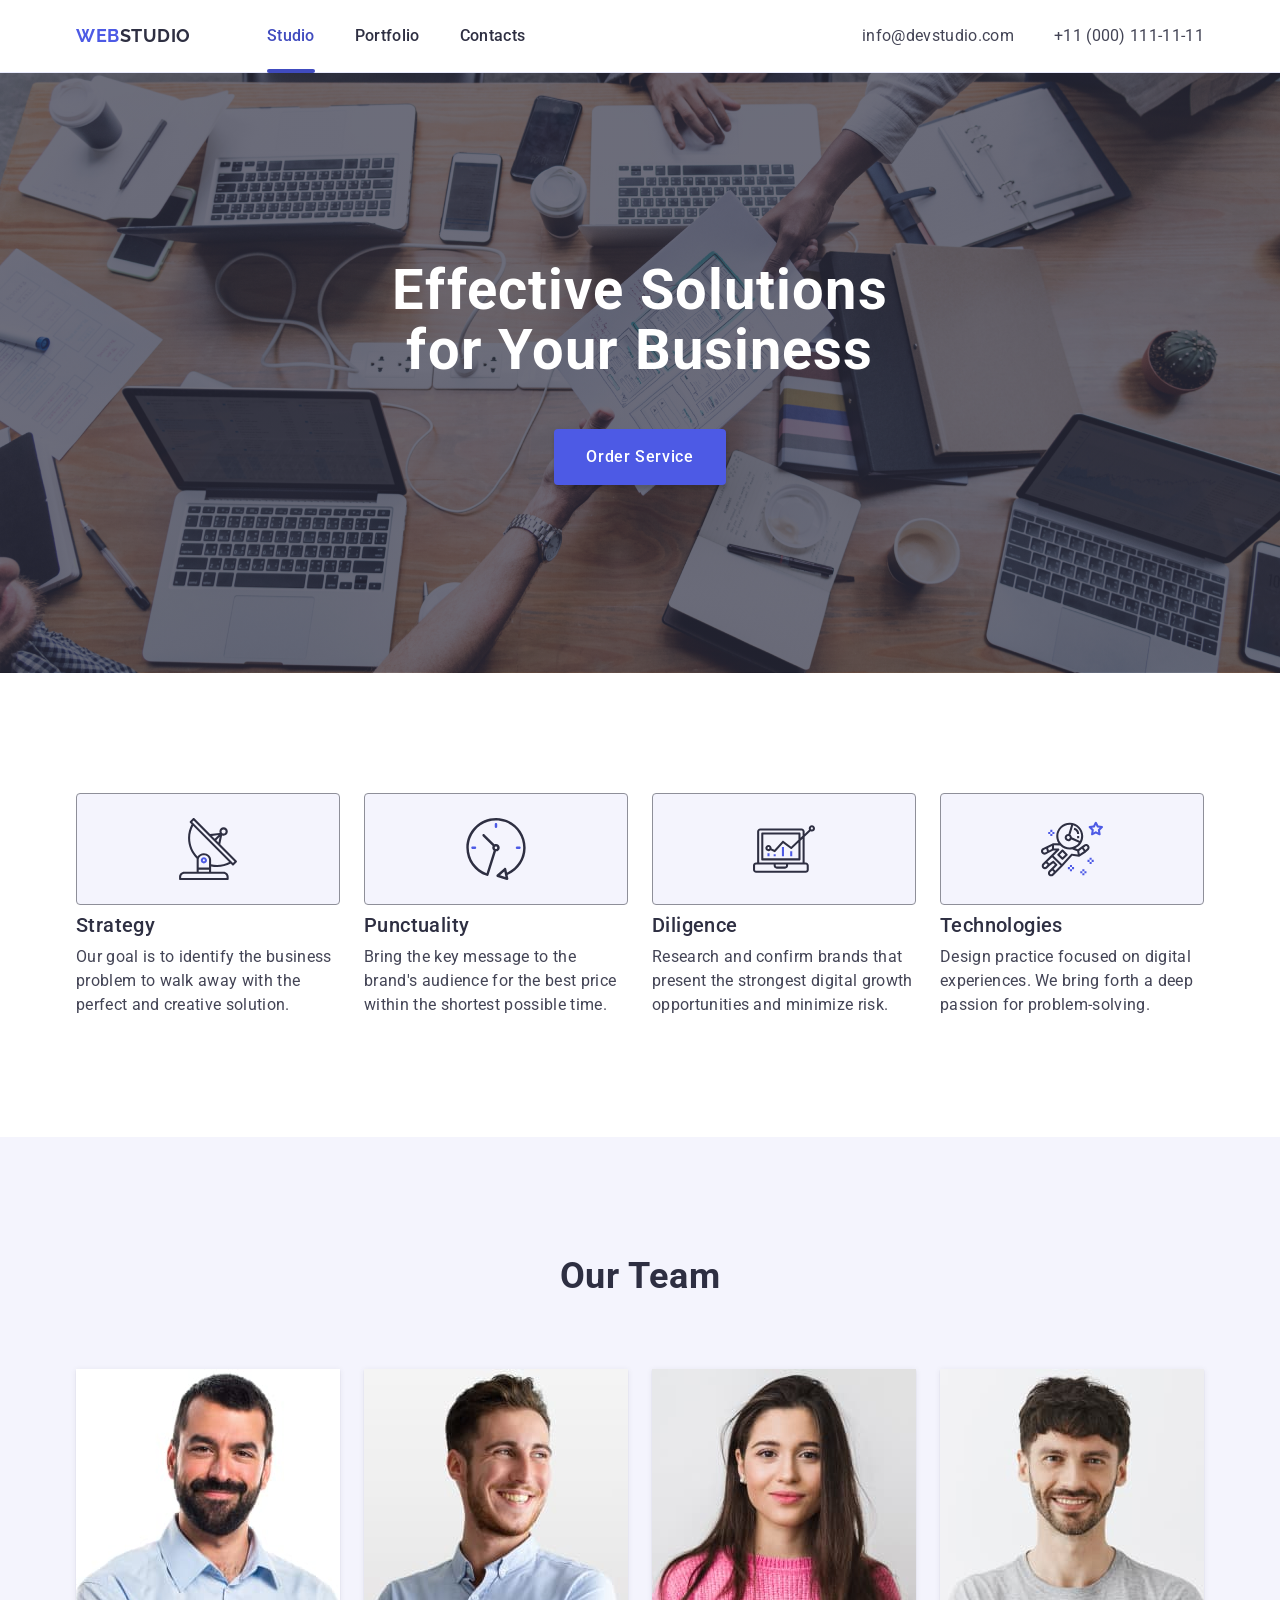
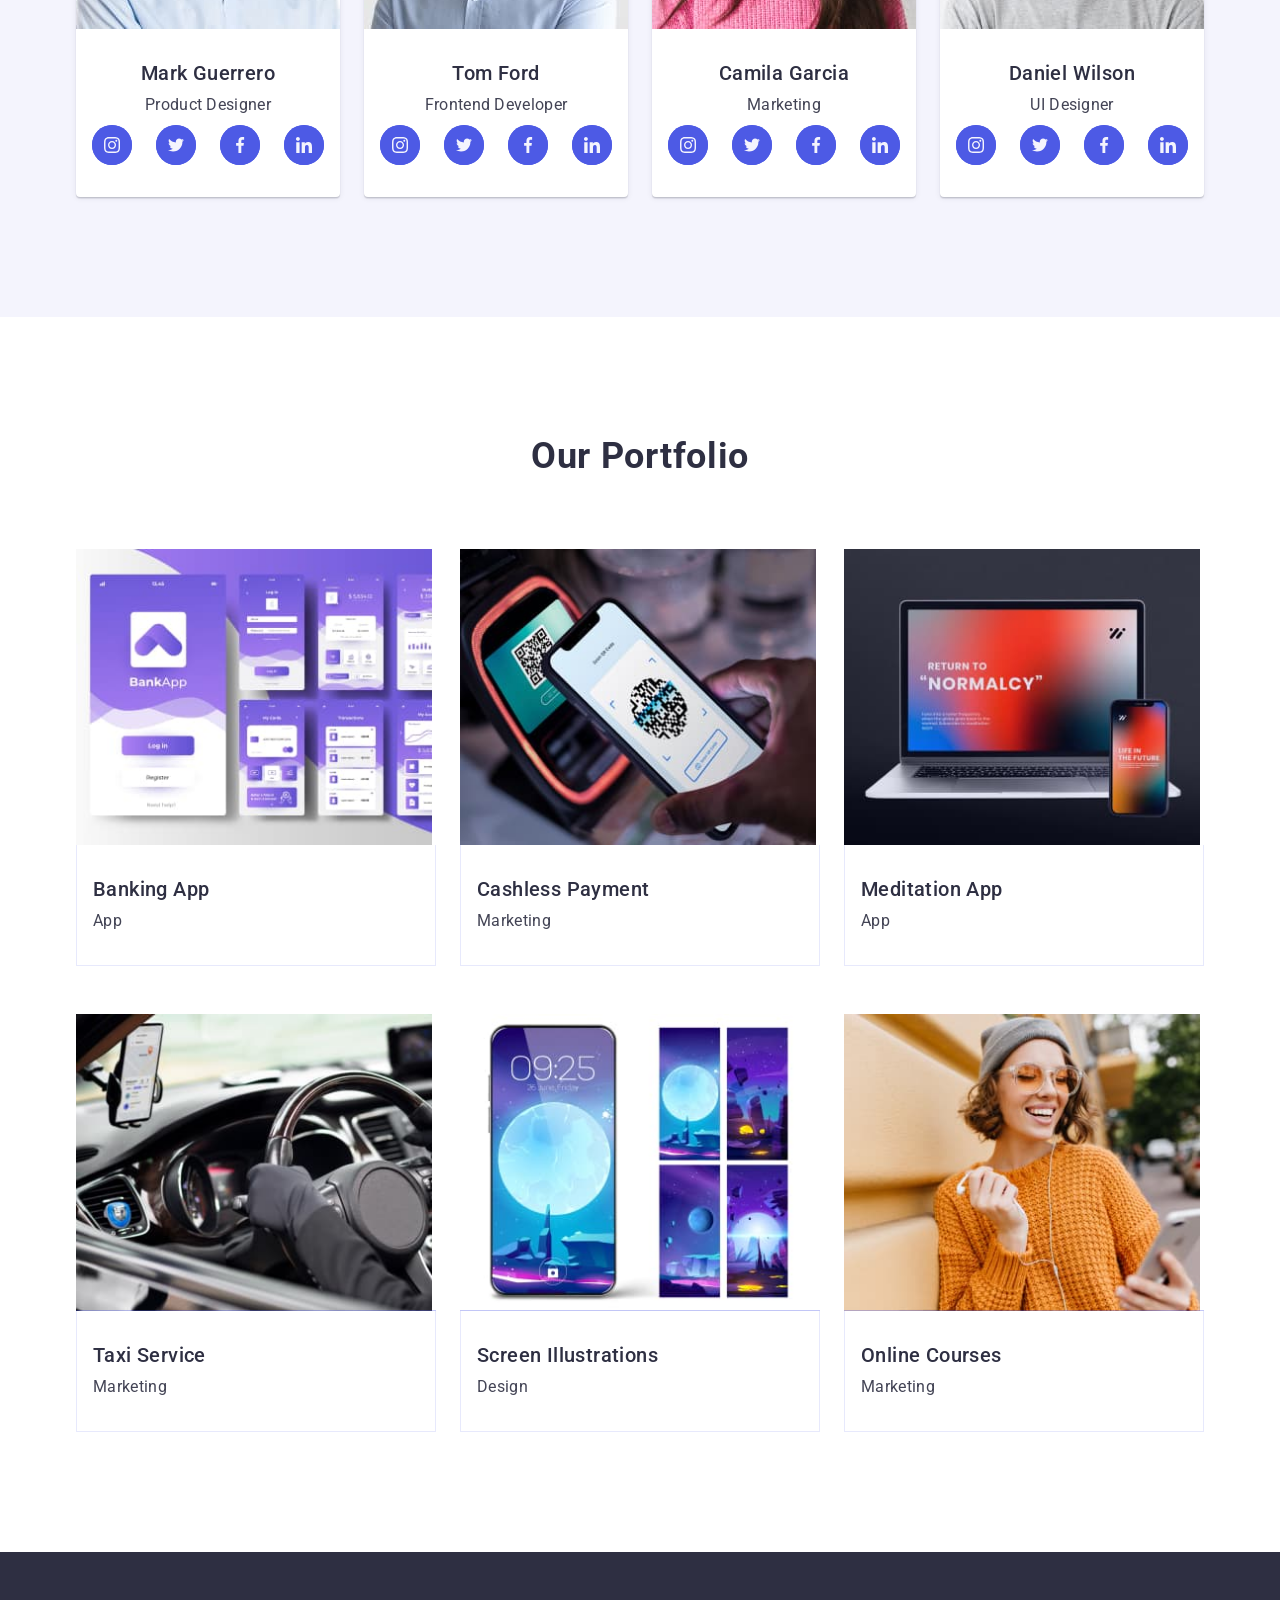
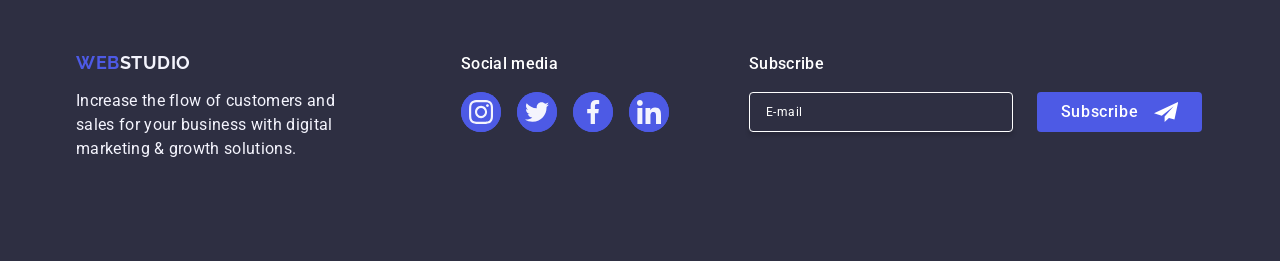
==== commit a8950118: "Add files via upload" ====
--- a/index.html
+++ b/index.html
@@ -1,418 +1,643 @@
-<!DOCTYPE html>
-<html lang="en">
-<head>
+<html lang="en"><head>
+    <link rel="preconnect" href="https://fonts.googleapis.com">
+    <link rel="preconnect" href="https://fonts.gstatic.com" crossorigin="">
+    <link href="https://fonts.googleapis.com/css2?family=Raleway:wght@700&amp;family=Roboto:wght@400;500;700&amp;display=swap" rel="stylesheet">
+    <link rel="stylesheet" href="https://cdnjs.cloudflare.com/ajax/libs/modern-normalize/2.0.0/modern-normalize.min.css" integrity="sha512-4xo8blKMVCiXpTaLzQSLSw3KFOVPWhm/TRtuPVc4WG6kUgjH6J03IBuG7JZPkcWMxJ5huwaBpOpnwYElP/m6wg==" crossorigin="anonymous" referrerpolicy="no-referrer">
+
+    <link rel="stylesheet" href="./css/styles.css">
     <meta charset="UTF-8">
-    <meta http-equiv="X-UA-Compatible" content="IE=edge">
     <meta name="viewport" content="width=device-width, initial-scale=1.0">
-    <link rel="preconnect" href="https://fonts.googleapis.com">
-    <link rel="preconnect" href="https://fonts.gstatic.com" crossorigin>
-    <link href="https://fonts.googleapis.com/css2?family=Montserrat:wght@400;700&family=Raleway:wght@800&family=Roboto:wght@400;500;700;900&display=swap" rel="stylesheet">    
-    <link rel="stylesheet" href="./css/styles.css" />
-    <title>Web Studio</title>
-    <link
-    rel="stylesheet"
-    href="https://cdnjs.cloudflare.com/ajax/libs/modern-normalize/1.1.0/modern-normalize.min.css"
-    integrity="sha512-wpPYUAdjBVSE4KJnH1VR1HeZfpl1ub8YT/NKx4PuQ5NmX2tKuGu6U/JRp5y+Y8XG2tV+wKQpNHVUX03MfMFn9Q=="
-    crossorigin="anonymous"
-    referrerpolicy="no-referrer"
-  />
-    <link rel="stylesheet" href="./css/styles.css" />
-  
+    <title>webstudio</title>
 </head>
 <body>
+    <!---------------HEADER----------------------->
     <header class="header">
         <div class="container header-container">
-        <nav class="header-navigation">
-            <a class="header-logo" href="./index.html"><span class="logo-Web">Web</span>Studio</a>
-    <ul class="header-list list">
-    <li class="header-item"><a href="./index.html"  class="header-link link underline">Studio</a></li>
-    <li class="header-item"><a href="./portfolio.html" class="header-link link">Portfolio</a></li>
-    <li class="header-item"><a href="" class="header-link link">Contacts</a></li>
-    </ul>
-    </nav>
-    <ul class="contacts-list">
-   <li><a href="mailto:info@devstudio.com" class="header-mail link">info@devstudio.com</a></li>
-   <li><a href="tel:+110001111111" class="header-tel link">+11 (000) 111-11-11</a></li>
-</ul>
-</div>
+            <nav class="navigation">
+                <a class="web" href="./index.html">Web <span class="web-logo">Studio</span></a>
+                <ul class="nav-list">
+                    <li class="nav-list-item ">
+                        <a href="./index.html" class="nav-item-link studio">Studio</a>
+                    </li>
+                    <li class="nav-list-item">
+                        <a href="" class="nav-item-link">Portfolio</a>
+                    </li>
+                    <li class="nav-list-item">
+                        <a href="" class="nav-item-link">Contacts</a>
+                    </li>
+                </ul>
+            </nav>
+            <address class="address">
+                <ul class="address-list">
+                    <li class="address-item">
+                        <a class="address-link" href="mailto:info@devstudio.com">info@devstudio.com</a>
+                    </li>
+                    <li class="address-item">
+                        <a class="address-link" href="tel:+110001111111">+11 (000) 111-11-11</a>
+                    </li>
+                </ul>
+            </address>
+            <button type="button" class="header-mob-btn">
+                <svg class="" width="24" height="24">
+                    <use href="./images/symbol-defs.svg#icon-mob-menu"></use>
+                </svg>
+            </button>
+        </div>
+        <!--------------------------- MODAL MENU MOBILE----------------------------------->
+        <div class="modal-mob-menu ">
+            <div class="modal-mob-top">
+                <button class="modal-tel-close-btn" type="button">
+                    <svg class="tel-close-btn" width="8" height="8">
+                        <use href="./images/symbol-defs.svg#icon-close"></use>
+                    </svg>
+                </button>
+                <nav class="modal-mob-nav">
+                    <ul class="mob-item">
+                        <li>Studio</li>
+                        <li>Portfolio</li>
+                        <li>Contacts</li>
+                    </ul>
+                </nav>
+            </div>
+            <div class="modal-botton">
+                <address class="modal-address">
+                    <a class="modal-mob-link" href="tel:+110001111111">+11 (000) 111-11-11</a>
+                    <a class="modal-mob-link" href="mailto:info@devstudio.com">info@devstudio.com</a>
+                </address>
+
+                <ul class="mob-list-link">
+                    <li class="mob-link">
+                        <a href="" target="_blank" class="mob-soc-link">
+                            <svg class="footer-social-media" width="24" height="24">
+                                <use href="./images/symbol-defs.svg#icon-instagram-footer"></use>
+                            </svg>
+                        </a>
+                    </li>
+                    <li class="mob-link">
+                        <a href="" target="_blank" class="mob-soc-link">
+                            <svg class="footer-social-media" width="24" height="24">
+                                <use href="./images/symbol-defs.svg#icon-twitter-footer"></use>
+                            </svg>
+                        </a>
+                    </li>
+                    <li class="mob-link">
+                        <a href="" target="_blank" class="mob-soc-link">
+                            <svg class="footer-social-media" width="24" height="24">
+                                <use href="./images/symbol-defs.svg#icon-facebook-footer"></use>
+                            </svg>
+                        </a>
+                    </li>
+                    <li class="mob-link">
+                        <a href="" target="_blank" class="mob-soc-link">
+                            <svg class="footer-social-media" width="24" height="24">
+                                <use href="./images/symbol-defs.svg#icon-linkedin-footer"></use>
+                            </svg>
+                        </a>
+                    </li>
+                </ul>
+            </div>
+
+
+        </div>
+
+        
     </header>
-    <main>
-    <section class="hero">
-        <div class="container hero-container">
-    <h1 class="hero-title">Effective Solutions for Your Business</h1>
-        <button class="hero-btn" data-modal-open="" type="button">Order Service</button>
-    </section>
-        <section class="advantages">
-            <div class="container advantages-container">
-            <h2 class="visually-hidden">list</h2>
-            <ul class="advantages-list">
-                <li class="advantages-item"><div class="benefits-icon-bgr">
-                    <svg class="benefits-icon"><use href="./images/sprite.svg#icon-antenna"> <symbol id="icon-antenna" viewBox="0 0 30 32">
-                        <path fill="#2e2f42" d="m29.773 22.098-8.443-8.505.937-4.615c.242.094.499.143.759.145h.032a2.16 2.16 0 1 0-2.029-1.42l-.005-.015-4.96.605L7.973.16A.53.53 0 0 0 7.597 0a.536.536 0 0 0-.373.155L5.711 1.659a.53.53 0 0 0 0 .754l.814.825C5.382 5.3 4.709 7.76 4.709 10.377c0 4.106 1.656 7.825 4.336 10.526l-.001-.001A.506.506 0 0 0 9.19 21a2.986 2.986 0 0 0-.052.546v6.188h-6.4A2.669 2.669 0 0 0 .071 30.4v1.067c.001.295.24.533.534.533h24.534a.535.535 0 0 0 .534-.534v-1.067a2.67 2.67 0 0 0-2.667-2.666h-6.4v-2.742a14.784 14.784 0 0 0 10.166-1.502l-.077.039.819.823a.534.534 0 0 0 .377.16.532.532 0 0 0 .373-.155l1.512-1.505a.535.535 0 0 0 0-.754zM22.28 6.233a1.067 1.067 0 1 1 .752 1.822h-.003a1.066 1.066 0 0 1-.746-1.822h-.002zm-1.256 3.505-.599 2.945-1.175-1.182 1.774-1.764zm-.605-.902-1.92 1.909-1.485-1.493 3.405-.415zM23.004 28.8a1.6 1.6 0 0 1 1.6 1.6v.534H1.138V30.4a1.6 1.6 0 0 1 1.6-1.6h20.267zm-7.467-2.134v1.067h-5.333v-1.067h5.334zM10.204 25.6v-4.053c0-1.294 1.197-2.346 2.666-2.346s2.667 1.053 2.667 2.346V25.6h-5.333zm6.4-1.696v-2.357c0-1.882-1.675-3.413-3.733-3.413h-.059c-1.353 0-2.54.707-3.213 1.771l-.009.016a13.816 13.816 0 0 1-3.811-9.549c0-2.314.567-4.496 1.569-6.414l-.036.077 18.602 18.709c-1.823.947-3.98 1.502-6.266 1.502-1.079 0-2.128-.124-3.136-.357l.093.018zm11.289-.683L6.836 2.041l.755-.752 7.935 7.98c.004 0 .005.007.009.009l13.114 13.191-.757.752z" style="fill:var(--color4, #2e2f42)"/>
-                        <path fill="#4d5ae5" d="M12.876 20.267h-.007a1.6 1.6 0 0 0-.003 3.2h.007a1.6 1.6 0 0 0 .003-3.2zm.373 1.978a.534.534 0 0 1-.91-.379v-.002a.533.533 0 0 1 .53-.53.535.535 0 0 1 .374.912h.005z" style="fill:var(--color3, #4d5ae5)"/>
-                      </symbol>
-                    </use></svg></div><h3 class="advantages-title">Strategy</h3><p class="advantages-text">Our goal is to identify the business<br>
-                    problem to walk away with the<br> 
-                    perfect and creative solution. </p></li>
-                <li class="advantages-item"><div class="benefits-icon-bgr">
-                    <svg class="benefits-icon"><use href="./images/sprite.svg#icon-clock"> <symbol id="icon-clock" viewBox="0 0 32 32">
-                        <path fill="#2e2f42" d="M31.297 15.301C31.295 6.849 24.442-.002 15.989 0S.686 6.855.688 15.308C.69 22.096 5.11 27.851 11.229 29.853l.108.031a.67.67 0 0 0 .529-.064.642.642 0 0 0 .284-.357l3.865-12.25a1.913 1.913 0 1 0-.851-3.63l.011-.005-5.106-5.107a.637.637 0 1 0-.902.902l5.104 5.109a1.873 1.873 0 0 0 .532 2.306l.004.003-3.683 11.673C3.846 25.783.119 17.71 2.801 10.432 5.482 3.155 13.556-.573 20.833 2.109s11.004 10.755 8.323 18.032c-1.345 3.581-4.004 6.406-7.374 7.938l-.088.036-.398-1.875a.638.638 0 0 0-1.049-.343l.001-.001-3.837 3.425a.639.639 0 0 0 .227 1.084l.005.001 4.899 1.564a.637.637 0 0 0 .818-.743l.001.004-.391-1.839c5.528-2.374 9.329-7.772 9.329-14.057v-.034.002zm-15.305-.637a.638.638 0 0 1 0 1.276.638.638 0 0 1 0-1.276zm2.101 14.863 2.184-1.948.603 2.84-2.787-.892z" style="fill:var(--color4, #2e2f42)"/>
-                        <path fill="#4d5ae5" d="M15.354 3.185V4.46a.638.638 0 1 0 1.275 0V3.185a.639.639 0 0 0-1.274-.002v.001zM3.876 14.664a.637.637 0 1 0 .001 1.274h1.275a.638.638 0 1 0 0-1.274H3.877zm24.232 1.275a.637.637 0 1 0 0-1.274h-1.275a.639.639 0 0 0-.002 1.274H28.107z" style="fill:var(--color3, #4d5ae5)"/>
-                      </symbol></use></svg></div><h3 class="advantages-title">Punctuality</h3><p class="advantages-text">Bring the key message to the<br>
-                     brand's audience for the best price<br>
-                      within the shortest possible time.</p></li>
-                <li class="advantages-item"><div class="benefits-icon-bgr">
-                    <svg class="benefits-icon"><use href="./images/sprite.svg#icon-diagram"> <symbol id="icon-diagram" viewBox="0 0 32 32">
-                        <path fill="#4d5ae5" d="M14.925 14.965h1.066v4.797h-1.066v-4.797zm4.265 2.132h1.066v2.665H19.19v-2.665zm-8.529 1.599h1.066v1.066h-1.066v-1.066zm-3.198-.533h1.066v1.599H7.463v-1.599z" style="fill:var(--color3, #4d5ae5)"/>
-                        <path fill="#2e2f42" d="M1.599 28.291h25.587a1.6 1.6 0 0 0 1.599-1.599v-2.133a1.6 1.6 0 0 0-1.599-1.599h-.534V9.667l3.028-2.868a1.608 1.608 0 1 0-.742-.753l-.004-.01-2.282 2.163v-1.23a1.6 1.6 0 0 0-1.599-1.599H3.73a1.6 1.6 0 0 0-1.599 1.599V22.961h-.533A1.6 1.6 0 0 0-.001 24.56v2.134a1.6 1.6 0 0 0 1.599 1.599zM30.384 4.837a.533.533 0 0 1 0 1.066.533.533 0 0 1 0-1.066zM3.199 6.969c0-.295.239-.534.533-.534h21.322c.294 0 .533.239.533.534v2.238l-1.066 1.013V8.035a.532.532 0 0 0-.533-.533H4.798a.533.533 0 0 0-.533.533v13.326c0 .295.239.534.533.534h19.19a.534.534 0 0 0 .533-.534v-9.674l1.066-1.01V22.96H3.199V6.969zm4.797 6.93h-.005a1.6 1.6 0 1 0 1.112 2.748l1.853.93a.532.532 0 0 0 .636-.123l3.938-4.431 3.872 2.902a.532.532 0 0 0 .686-.04l3.365-3.188v8.131H5.33V8.568h18.124v2.66L19.682 14.8l-3.905-2.928a.531.531 0 0 0-.717.072v.001l-3.993 4.493-1.493-.746c.011-.064.018-.129.021-.194a1.6 1.6 0 0 0-1.599-1.599zm.533 1.599a.533.533 0 0 1-1.066 0 .533.533 0 0 1 1.066 0zm3.198 8.528h5.331v.533a.533.533 0 0 1-.533.533h-4.264a.533.533 0 0 1-.533-.533v-.533zm-10.661.534c0-.294.239-.533.533-.533h9.062v.533a1.6 1.6 0 0 0 1.599 1.599h4.265a1.6 1.6 0 0 0 1.599-1.599v-.534h9.061c.295 0 .534.238.534.533v2.133a.534.534 0 0 1-.534.533H1.599a.533.533 0 0 1-.533-.533v-2.133z" style="fill:var(--color4, #2e2f42)"/>
-                      </symbol></use></svg></div><h3 class="advantages-title">Diligence</h3><p class="advantages-text">Research and confirm brands that<br>
-                     present the strongest digital growth<br>
-                      opportunities and minimize risk.</p></li>
-                <li class="advantages-item"><div class="benefits-icon-bgr">
-                    <svg class="benefits-icon"><use href="./images/sprite.svg#icon-astronaut">   <symbol id="icon-astronaut" viewBox="0 0 32 32">
-                        <path fill="#4d5ae5" d="M31.974 4.524a.535.535 0 0 0-.427-.362h-.003l-1.911-.278-.855-1.731c-.179-.365-.776-.365-.956 0l-.855 1.731-1.91.278a.534.534 0 0 0-.296.909l1.383 1.348-.326 1.903a.533.533 0 0 0 .774.561l1.709-.899 1.709.899a.534.534 0 0 0 .773-.565v.003l-.326-1.903L31.84 5.07a.535.535 0 0 0 .134-.55l.001.004zm-2.463 1.327a.534.534 0 0 0-.153.472l.191 1.114-1-.526a.524.524 0 0 0-.499.001l.003-.001-1 .526.191-1.114a.53.53 0 0 0-.153-.472l-.81-.79 1.119-.162a.533.533 0 0 0 .401-.292l.5-1.013.501 1.013a.535.535 0 0 0 .402.292l1.119.162-.809.79zm-3.377 14.671h-1.067v1.067h1.067v-1.067zm0 2.133h-1.067v1.067h1.067v-1.067z" style="fill:var(--color3, #4d5ae5)"/>
-                        <path fill="#4d5ae5" d="M27.2 21.589h-1.067v1.067H27.2v-1.067zm-2.133 0H24v1.067h1.067v-1.067zm-2.667 4.8h-1.067v1.067H22.4v-1.067zm0 2.134h-1.067v1.067H22.4v-1.067zm1.067-1.067H22.4v1.067h1.067v-1.067zM21.334 27.456h-1.067v1.067h1.067v-1.067zM16 24.256h-1.066v1.067H16v-1.067zm0 2.133h-1.066v1.067H16v-1.067zm1.067-1.066H16v1.067h1.067v-1.067zm-2.133 0h-1.067v1.067h1.067v-1.067zM5.867 6.122H4.801v1.066h1.066V6.122zm0 2.133H4.801v1.067h1.066V8.256zm1.066-1.066H5.867v1.067h1.066V7.189zm-2.133 0H3.733v1.067H4.8V7.189z" style="fill:var(--color3, #4d5ae5)"/>
-                        <path fill="#2e2f42" d="M24.715 14.159a1.778 1.778 0 0 0-1.179-.704l-.009-.001a1.764 1.764 0 0 0-1.344.356l.004-.003-1.252.96-1.898 1.417-1.358-.541c2.421-1.086 4.114-3.508 4.114-6.32 0-3.823-3.122-6.933-6.961-6.933S7.87 5.5 7.87 9.323a6.86 6.86 0 0 0 1.12 3.758l-2.769-.024c-.008 0-.015.005-.024.005a.52.52 0 0 0-.155.03c-.013.005-.026.008-.038.014-.006.002-.013.003-.019.007L2.751 14.71l-1.893.911a.429.429 0 0 0-.064.036l.001-.001a1.78 1.78 0 0 0-.593 2.304l-.005-.01c.22.429.595.745 1.056.89a1.772 1.772 0 0 0 1.388-.133l-.009.005 1.388-.738 2.264-1.169 1.357-.008-5.442 5.415-.002.002-1.339 1.333c-.303.299-.49.714-.49 1.173v.005a1.668 1.668 0 0 0 1.669 1.663 1.67 1.67 0 0 0 1.18-.485l1.314-1.308 1.74-1.3.901.897L4.07 27.28c-.303.299-.49.714-.49 1.173v.005a1.669 1.669 0 0 0 1.67 1.664c.428 0 .855-.162 1.18-.485l3.482-3.466.001-.002 1.01-1-.004-.003c.007-.006.015-.009.022-.015l5.166-5.658 3.471.494a.522.522 0 0 0 .266-.035l-.004.001c.017-.006.033-.015.05-.023.019-.009.039-.015.057-.027l3.213-2.134c.012-.008.018-.02.029-.029.012-.01.029-.014.04-.025l1.272-1.192a1.777 1.777 0 0 0 .209-2.366l.003.005zM2.13 17.77a.714.714 0 0 1-.558.052.717.717 0 0 1-.215-1.258l.002-.001 1.314-.632.316.925.133.388-.993.527zm3.498-1.827-1.548.8-.255-.747-.183-.537 2.026-1-.04 1.483zm15.099-6.621a5.79 5.79 0 0 1-.599 2.559l-4.181-1.899a1.86 1.86 0 0 0-.782-1.384l-.006-.004 1.464-4.86c2.378.755 4.105 2.974 4.105 5.587zm-11.789 0c0-3.235 2.644-5.867 5.894-5.867.253 0 .5.022.745.053l-1.432 4.753c-.019 0-.037-.005-.057-.005h-.001a1.872 1.872 0 0 0-1.872 1.866 1.873 1.873 0 0 0 1.872 1.867h.001c.694 0 1.294-.383 1.618-.944l3.863 1.755a5.891 5.891 0 0 1-4.736 2.39c-3.25 0-5.895-2.633-5.895-5.867zm5.957.8c0 .441-.362.8-.806.8h-.002a.804.804 0 0 1-.804-.8c0-.441.361-.8.806-.8s.806.359.806.8zM2.465 25.146a.609.609 0 0 1-.855 0 .591.591 0 0 1 0-.844l.962-.959.851.848-.958.955zm3.213 3.734a.606.606 0 0 1-.855.001.591.591 0 0 1 0-.844l.963-.959.851.848-.96.955zm3.483-3.469-.002.001-1.765 1.76-.851-.848 1.763-1.756.002-.001c.04-.04.065-.088.09-.135.007-.014.02-.026.026-.04.017-.041.019-.085.025-.129.004-.024.014-.047.014-.073 0-.035-.012-.07-.02-.105-.007-.032-.007-.065-.018-.096a.511.511 0 0 0-.091-.137c-.01-.012-.014-.027-.025-.038h-.001l-.001-.002-1.607-1.6c-.017-.017-.039-.024-.058-.038a.491.491 0 0 0-.084-.056l-.003-.001a.477.477 0 0 0-.09-.032l-.003-.001a.502.502 0 0 0-.101-.02h-.022a.49.49 0 0 0-.077.006h.003a.59.59 0 0 0-.108.021l.004-.001a.502.502 0 0 0-.096.046l.002-.001c-.02.011-.043.015-.061.029l-1.774 1.324-.901-.897 2.399-2.386 4.36 4.289-.927.919zm6.818-7.017c-.015-.002-.03.004-.045.003l-.026-.001a.562.562 0 0 0-.092.008h.003a.5.5 0 0 0-.187.069l.002-.001a.554.554 0 0 0-.083.061c-.013.011-.028.017-.04.029l-4.698 5.146-4.328-4.257 2.833-2.818a.535.535 0 0 0-.378-.911h-.001l-2.219.013.027-1.607 3.104.027a6.928 6.928 0 0 0 4.978 2.101h.003c.438 0 .864-.045 1.279-.122.04.032.079.064.13.085l2.409.96.152.758.178.885-3.003-.427zm4.041.179-.314-1.558 1.447-1.08.947 1.257-2.08 1.381zm3.754-2.831-.838.785-.931-1.236.831-.637a.73.73 0 0 1 .543-.143.716.716 0 0 1 .395 1.231z" style="fill:var(--color4, #2e2f42)"/>
-                        <path fill="#2e2f42" d="m13.602 18.544-2.143-2.134a.53.53 0 0 0-.752 0l-2.143 2.134a.533.533 0 0 0 0 .756l2.143 2.133a.53.53 0 0 0 .752 0l2.143-2.133a.532.532 0 0 0 0-.756zm-2.519 1.759-1.386-1.381 1.386-1.381 1.387 1.381-1.387 1.381zm6.081-15.232-.258 1.035c.071.018 1.738.452 1.738 2.149h1.067c0-2.017-1.666-2.966-2.546-3.185zm2.547 4.251h-1.067v1.067h1.067V9.322z" style="fill:var(--color4, #2e2f42)"/>
-                      </symbol></use></svg></div><h3 class="advantages-title">Technologies</h3><p class="advantages-text">Design practice focused on digital<br>
-                     experiences. We bring forth a deep<br>
-                      passion for problem-solving.</p></li>
-            </ul>
-        </div>
+
+    <!-----------------------------------HERO------------------------------------->
+    <main class="main">
+        <section class="hero">
+            <div class="container">
+                <h1 class="hero-title">Effective Solutions for Your Business</h1>
+                <button class="btn" type="button"><span class="btn-text">Order Service</span> </button>
+            </div>
         </section>
-        <section class="projects">
-            <div class="container projects-container">
-<h2 class="title-projects">What are we doing</h2>
-<ul class="projects-list">
-    <li class="projects-item"><img src="./images/img1.jpg" alt="business image" class="image"></li>
-    <li class="projects-item"><img src="./images/img2.jpg" alt="business image 2" ></li>
-    <li class="projects-item"><img src="./images/img3.jpg" alt="business image 3"></li>
-</ul>
+
+        <!-----------------------------------------FEATURES-------------------------->
+        <section class="features">
+            <div class="container">
+                <h2 class="visually-hidden">features</h2>
+                <ul class="features-list">
+                    <li class="features-item">
+                        <div class="features-images">
+                            <svg class="icon" width="64" height="64">
+                                <use href="./images/symbol-defs.svg#icon-antenna"></use>
+                            </svg>
+                        </div>
+                        <h3 class="features-subtitle">Strategy</h3>
+                        <p class="features-paragraph">
+                            Our goal is to identify the business
+                            problem to walk away with the perfect and creative solution.
+                        </p>
+                    </li>
+                    <li class="features-item">
+                        <div class="features-images">
+                            <svg class="icon" width="64" height="64">
+                                <use href="./images/symbol-defs.svg#icon-clock"></use>
+                            </svg>
+                        </div>
+                        <h3 class="features-subtitle">Punctuality</h3>
+                        <p class="features-paragraph">
+                            Bring the key message to the brand's audience for the best price within the shortest
+                            possible
+                            time.
+                        </p>
+                    </li>
+                    <li class="features-item">
+                        <div class="features-images">
+                            <svg class="icon" width="64" height="64">
+                                <use href="./images/symbol-defs.svg#icon-diagram"></use>
+                            </svg>
+                        </div>
+                        <h3 class="features-subtitle">Diligence</h3>
+                        <p class="features-paragraph">
+                            Research and confirm brands that present the strongest digital growth opportunities and
+                            minimize
+                            risk.
+                        </p>
+                    </li>
+                    <li class="features-item">
+                        <div class="features-images">
+                            <svg class="icon" width="64" height="64">
+                                <use href="./images/symbol-defs.svg#icon-astronaut"></use>
+                            </svg>
+                        </div>
+                        <h3 class="features-subtitle">Technologies</h3>
+                        <p class="features-paragraph">
+                            Design practice focused on digital experiences. We bring forth a deep passion for
+                            problem-solving.
+                        </p>
+
+                    </li>
+                </ul>
+
+            </div>
+
         </section>
-        <section class="team">
-          <h2 class="title-team">Our team</h2>
-          <ul class="team-list list">
-            <li class="team-item">
-              <img src="./images/img4.jpg" alt="Product Designer" width="264" height="260">
-              <div class="team-desc">
-                <h3 class="sub-title">Mark Guerrero</h3>
-                <p class="text">Product Designer</p>
-                <ul class="team-social-media-list list">
-                  <li class="team-social-media-item">
-                    <a class="team-social-media-link" href="https://www.instagram.com/" target="_blank" rel="noreferrer noopener">
-                      <svg class="team-social-media-icon">
-                        <use href="./images/sprite.svg#icon-instagram"></use>
-                      </svg>
-                    </a>
-                  </li>
-                  <li class="team-social-media-item">
-                    <a class="team-social-media-link" href="https://twitter.com/" target="_blank" rel="noreferrer noopener">
-                      <svg class="team-social-media-icon">
-                        <use href="./images/sprite.svg#icon-twitter"></use>
-                      </svg>
-                    </a>
-                  </li>
-                  <li class="team-social-media-item">
-                    <a class="team-social-media-link" href="https://www.facebook.com/" target="_blank" rel="noreferrer noopener">
-                      <svg class="team-social-media-icon">
-                        <use href="./images/sprite.svg#icon-facebook"></use>
-                      </svg>
-                    </a>
-                  </li>
-                  <li class="team-social-media-item">
-                    <a class="team-social-media-link" href="https://www.linkedin.com/" target="_blank" rel="noreferrer noopener">
-                      <svg class="team-social-media-icon">
-                        <use href="./images/sprite.svg#icon-linkedin"></use>
-                      </svg>
-                    </a>
-                  </li>
+        <!----------------------------------TEAM---------------------------------->
+        <section class="our-team">
+            <div class="container team-container">
+                <h2 class="team-title">Our Team</h2>
+                <ul class="team-list">
+                    <li class="team-item">
+                        <img  srcset="./images/team/img4.jpg 1x, ./images/team/img4-2x.jpg 2x " src="./images/team/img4.jpg" alt="" width="264" height="260" class="team-image ">
+                        <div class="description">
+                            <h3 class="team-name">Mark Guerrero</h3>
+                            <p class="team-text">Product Designer</p>
+                            <ul class="team-list-link">
+                                <li class="team-link-item">
+                                    <a href="" class="our-team-link" target="_blank">
+                                        <svg class="team-social-media" width="16" height="16">
+                                            <use href="./images/symbol-defs.svg#icon-instagram">
+                                            </use>
+                                        </svg>
+                                    </a>
+                                </li>
+                                <li class="team-link-item">
+                                    <a href="" class="our-team-link" target="_blank">
+                                        <svg class="team-social-media" width="16" height="16">
+                                            <use href="./images/symbol-defs.svg#icon-twitter">
+                                            </use>
+                                        </svg>
+                                    </a>
+                                </li>
+                                <li class="team-link-item">
+                                    <a href="" class="our-team-link" target="_blank">
+                                        <svg class="team-social-media" width="16" height="16">
+                                            <use href="./images/symbol-defs.svg#icon-facebook"></use>
+                                        </svg>
+                                    </a>
+                                </li>
+                                <li class="team-link-item">
+                                    <a href="" class="our-team-link" target="_blank">
+                                        <svg class="team-social-media" width="16" height="16">
+                                            <use href="./images/symbol-defs.svg#icon-linkedin"></use>
+                                        </svg>
+                                    </a>
+                                </li>
+                            </ul>
+
+                        </div>
+                    </li>
+                    <li class="team-item">
+                        <img srcset="./images/team/img5.jpg 1x, ./images/team/img5-2x.jpg 2x " src="./images/team/img5.jpg" alt="" width="264" height="260" class="team-image ">
+                        <div class="description">
+                            <h3 class="team-name">Tom Ford</h3>
+                            <p class="team-text">Frontend Developer</p>
+                            <ul class="team-list-link">
+                                <li class="team-link-item">
+                                    <a href="" class="our-team-link" target="_blank">
+                                        <svg class="team-social-media" width="16" height="16">
+                                            <use href="./images/symbol-defs.svg#icon-instagram">
+                                            </use>
+                                        </svg>
+                                    </a>
+                                </li>
+                                <li class="team-link-item">
+                                    <a href="" class="our-team-link" target="_blank">
+                                        <svg class="team-social-media" width="16" height="16">
+                                            <use href="./images/symbol-defs.svg#icon-twitter">
+                                            </use>
+                                        </svg>
+                                    </a>
+                                </li>
+                                <li class="team-link-item">
+                                    <a href="" class="our-team-link" target="_blank">
+                                        <svg class="team-social-media" width="16" height="16">
+                                            <use href="./images/symbol-defs.svg#icon-facebook"></use>
+                                        </svg>
+                                    </a>
+                                </li>
+                                <li class="team-link-item">
+                                    <a href="" class="our-team-link" target="_blank">
+                                        <svg class="team-social-media" width="16" height="16">
+                                            <use href="./images/symbol-defs.svg#icon-linkedin"></use>
+                                        </svg>
+                                    </a>
+                                </li>
+                            </ul>
+
+                        </div>
+                    </li>
+                    <li class="team-item">
+                        <img srcset="./images/team/img6.jpg 1x, ./images/team/img6-2x.jpg 2x " src="./images/team/img6.jpg" alt="" width="264" height="260" class="team-image ">
+                        <div class="description">
+                            <h3 class="team-name">Camila Garcia</h3>
+                            <p class="team-text">Marketing</p>
+
+                            <ul class="team-list-link">
+                                <li class="team-link-item">
+                                    <a href="" class="our-team-link" target="_blank">
+                                        <svg class="team-social-media" width="16" height="16">
+                                            <use href="./images/symbol-defs.svg#icon-instagram">
+                                            </use>
+                                        </svg>
+                                    </a>
+                                </li>
+                                <li class="team-link-item">
+                                    <a href="" class="our-team-link" target="_blank">
+                                        <svg class="team-social-media" width="16" height="16">
+                                            <use href="./images/symbol-defs.svg#icon-twitter">
+                                            </use>
+                                        </svg>
+                                    </a>
+                                </li>
+                                <li class="team-link-item">
+                                    <a href="" class="our-team-link" target="_blank">
+                                        <svg class="team-social-media" width="16" height="16">
+                                            <use href="./images/symbol-defs.svg#icon-facebook"></use>
+                                        </svg>
+                                    </a>
+                                </li>
+                                <li class="team-link-item">
+                                    <a href="" class="our-team-link" target="_blank">
+                                        <svg class="team-social-media" width="16" height="16">
+                                            <use href="./images/symbol-defs.svg#icon-linkedin"></use>
+                                        </svg>
+                                    </a>
+                                </li>
+                            </ul>
+
+                        </div>
+                    </li>
+                    <li class="team-item">
+                        <img srcset="./images/team/img7.jpg 1x, ./images/team/img7-2x.jpg 2x " src="./images/.jpg" alt="ui designer" width="264" height="260" class="team-image ">
+                        <div class="description">
+                            <h3 class="team-name">Daniel Wilson</h3>
+                            <p class="team-text">UI Designer</p>
+
+                            <ul class="team-list-link">
+                                <li class="team-link-item">
+                                    <a href="" class="our-team-link" target="_blank">
+                                        <svg class="team-social-media" width="16" height="16">
+                                            <use href="./images/symbol-defs.svg#icon-instagram">
+                                            </use>
+                                        </svg>
+                                    </a>
+                                </li>
+                                <li class="team-link-item">
+                                    <a href="" class="our-team-link" target="_blank">
+                                        <svg class="team-social-media" width="16" height="16">
+                                            <use href="./images/symbol-defs.svg#icon-twitter">
+                                            </use>
+                                        </svg>
+                                    </a>
+                                </li>
+                                <li class="team-link-item">
+                                    <a href="" class="our-team-link" target="_blank">
+                                        <svg class="team-social-media" width="16" height="16">
+                                            <use href="./images/symbol-defs.svg#icon-facebook"></use>
+                                        </svg>
+                                    </a>
+                                </li>
+                                <li class="team-link-item">
+                                    <a href="" class="our-team-link" target="_blank">
+                                        <svg class="team-social-media" width="16" height="16">
+                                            <use href="./images/symbol-defs.svg#icon-linkedin"></use>
+                                        </svg>
+                                    </a>
+                                </li>
+                            </ul>
+
+                        </div>
+                    </li>
                 </ul>
+
+            </div>
+        </section>
+        <!-----------------------------------------PORTFOLIO----------------------------->
+        <section class="section-portfolio">
+        <div class="container">
+          <h2 class="section-portfolio-title">Our Portfolio</h2>
+          <ul class="portfolio-list">
+            <li class="portfolio-item">
+              <div class="portfolio-cover-wrap">
+                <picture>
+                  <source srcset="
+                      ./images/portfolio/port-image-1.jpg    1x,
+                      ./images/portfolio/port-image-1-2x.jpg 2x
+                    " media="(min-width:1158px)">
+                  <source srcset="
+                      ./images/portfolio/port-mob-1.jpg    1x,
+                      ./images/portfolio/port-mob-1-2x.jpg 2x
+                    " media="(min-width:767px)">
+                  <source srcset="
+                     ./images/portfolio/port-tab-1.jpg  1x,
+                      ./images/portfolio/port-tab-1-2x.jpg 2x
+                    " media="(max-width:768px)">
+                  <img src="./images/portfolio/port-image-1.jpg" alt="Banking App" width="360" height="300">
+                </picture>
+                <p class="portfolio-cover-text">
+                  14 Stylish and User-Friendly App Design Concepts · Task
+                  Manager App · Calorie Tracker App · Exotic Fruit Ecommerce App
+                  · Cloud Storage App
+                </p>
+              </div>
+
+              <div class="portfolio-item-text-container">
+                <h3 class="portfolio-title">Banking App</h3>
+                <p class="portfolio-title-text">App</p>
               </div>
             </li>
-            <li class="team-item">
-              <img src="./images/img5.jpg" alt="Frontend Developer" width="264" height="260">
-              <div class="team-desc">
-                <h3 class="sub-title">Tom Ford</h3>
-                <p class="text">Frontend Developer</p>
-                <ul class="list team-social-media-list">
-                  <li class="team-social-media-item">
-                    <a class="team-social-media-link" href="https://www.instagram.com/" target="_blank" rel="noreferrer noopener">
-                      <svg class="team-social-media-icon">
-                        <use href="./images/sprite.svg#icon-instagram"></use>
-                      </svg>
-                    </a>
-                  </li>
-                  <li class="team-social-media-item">
-                    <a class="team-social-media-link" href="https://twitter.com/" target="_blank" rel="noreferrer noopener">
-                      <svg class="team-social-media-icon">
-                        <use href="./images/sprite.svg#icon-twitter"></use>
-                      </svg>
-                    </a>
-                  </li>
-                  <li class="team-social-media-item">
-                    <a class="team-social-media-link" href="https://www.facebook.com/" target="_blank" rel="noreferrer noopener">
-                      <svg class="team-social-media-icon">
-                        <use href="./images/sprite.svg#icon-facebook"></use>
-                      </svg>
-                    </a>
-                  </li>
-                  <li class="team-social-media-item">
-                    <a class="team-social-media-link" href="https://www.linkedin.com/" target="_blank" rel="noreferrer noopener">
-                      <svg class="team-social-media-icon">
-                        <use href="./images/sprite.svg#icon-linkedin"></use>
-                      </svg>
-                    </a>
-                  </li>
-                </ul>
+            <li class="portfolio-item">
+              <div class="portfolio-cover-wrap">
+                <picture>
+                  <source srcset="
+                      ./images/portfolio/port-image-2.jpg    1x,
+                      ./images/portfolio/port-image-2-2x.jpg 2x
+                    " media="(min-width:1158px)">
+                  <source srcset="
+                      ./images/portfolio/port-mob-2.jpg    1x,
+                      ./images/portfolio/port-mob-2-2x.jpg 2x
+                    " media="(min-width:767px)">
+                  <source srcset="
+                      ./images/portfolio/port-tab-2.jpg  1x,
+                      ./images/portfolio/port-tab-2-2x.jpg 2x
+                    " media="(max-width:768px)">
+                  <img src="./images/portfolio/port-image-2.jpg" alt="Cashless Payment" width="360" height="300">
+                </picture>
+                <p class="portfolio-cover-text">
+                  14 Stylish and User-Friendly App Design Concepts · Task
+                  Manager App · Calorie Tracker App · Exotic Fruit Ecommerce App
+                  · Cloud Storage App
+                </p>
+              </div>
+              <div class="portfolio-item-text-container">
+                <h3 class="portfolio-title">Cashless Payment</h3>
+                <p class="portfolio-title-text">Marketing</p>
               </div>
             </li>
-            <li class="team-item">
-              <img src="./images/img6.jpg" alt="Marketing" width="264" height="260">
-              <div class="team-desc">
-                <h3 class="sub-title">Camila Garcia</h3>
-                <p class="text">Marketing</p>
-                <ul class="list team-social-media-list">
-                  <li class="team-social-media-item">
-                    <a class="team-social-media-link" href="https://www.instagram.com/" target="_blank" rel="noreferrer noopener">
-                      <svg class="team-social-media-icon">
-                        <use href="./images/sprite.svg#icon-instagram"></use>
-                      </svg>
-                    </a>
-                  </li>
-                  <li class="team-social-media-item">
-                    <a class="team-social-media-link" href="https://twitter.com/" target="_blank" rel="noreferrer noopener">
-                      <svg class="team-social-media-icon">
-                        <use href="./images/sprite.svg#icon-twitter"></use>
-                      </svg>
-                    </a>
-                  </li>
-                  <li class="team-social-media-item">
-                    <a class="team-social-media-link" href="https://www.facebook.com/" target="_blank" rel="noreferrer noopener">
-                      <svg class="team-social-media-icon">
-                        <use href="./images/sprite.svg#icon-facebook"></use>
-                      </svg>
-                    </a>
-                  </li>
-                  <li class="team-social-media-item">
-                    <a class="team-social-media-link" href="https://www.linkedin.com/" target="_blank" rel="noreferrer noopener">
-                      <svg class="team-social-media-icon">
-                        <use href="./images/sprite.svg#icon-linkedin"></use>
-                      </svg>
-                    </a>
-                  </li>
-                </ul>
+            <li class="portfolio-item">
+              <div class="portfolio-cover-wrap">
+                <picture>
+                  <source srcset="
+                      ./images/portfolio/port-image-3.jpg    1x,
+                      ./images/portfolio/port-image-3-2x.jpg 2x
+                    " media="(min-width:1158px)">
+                  <source srcset="
+                    ./images/portfolio/port-mob-3.jpg    1x,
+                      ./images/portfolio/port-mob-3-2x.jpg 2x
+                    " media="(min-width:767px)">
+                  <source srcset="
+                      ./images/portfolio/port-tab-3.jpg  1x,
+                      ./images/portfolio/port-tab-3-2x.jpg 2x
+                    " media="(max-width:768px)">
+                  <img src="./images/portfolio/port-image-3.jpg" alt="Meditation App" width="360" height="300">
+                </picture>
+                <p class="portfolio-cover-text">
+                  14 Stylish and User-Friendly App Design Concepts · Task
+                  Manager App · Calorie Tracker App · Exotic Fruit Ecommerce App
+                  · Cloud Storage App
+                </p>
+              </div>
+              <div class="portfolio-item-text-container">
+                <h3 class="portfolio-title">Meditation App</h3>
+                <p class="portfolio-title-text">App</p>
               </div>
             </li>
-            <li class="team-item">
-              <img src="./images/img7.jpg" alt="UI Designer" width="264" height="260">
-              <div class="team-desc">
-                <h3 class="sub-title">Daniel Wilson</h3>
-                <p class="text">UI Designer</p>
-                <ul class="list team-social-media-list">
-                  <li class="team-social-media-item">
-                    <a class="team-social-media-link" href="https://www.instagram.com/" target="_blank" rel="noreferrer noopener">
-                      <svg class="team-social-media-icon">
-                        <use href="./images/sprite.svg#icon-instagram"></use>
-                      </svg>
-                    </a>
-                  </li>
-                  <li class="team-social-media-item">
-                    <a class="team-social-media-link" href="https://twitter.com/" target="_blank" rel="noreferrer noopener">
-                      <svg class="team-social-media-icon">
-                        <use href="./images/sprite.svg#icon-twitter"></use>
-                      </svg>
-                    </a>
-                  </li>
-                  <li class="team-social-media-item">
-                    <a class="team-social-media-link" href="https://www.facebook.com/" target="_blank" rel="noreferrer noopener">
-                      <svg class="team-social-media-icon">
-                        <use href="./images/sprite.svg#icon-facebook"></use>
-                      </svg>
-                    </a>
-                  </li>
-                  <li class="team-social-media-item">
-                    <a class="team-social-media-link" href="https://www.linkedin.com/" target="_blank" rel="noreferrer noopener">
-                      <svg class="team-social-media-icon">
-                        <use href="./images/sprite.svg#icon-linkedin"></use>
-                      </svg>
-                    </a>
-                  </li>
-                </ul>
+            <li class="portfolio-item">
+              <div class="portfolio-cover-wrap">
+                <picture>
+                  <source srcset="
+                      ./images/portfolio/port-image-4.jpg    1x,
+                      ./images/portfolio/port-image-4-2x.jpg 2x
+                    " media="(min-width:1158px)">
+                  <source srcset="
+                      ./images/portfolio/port-mob-4.jpg    1x,
+                      ./images/portfolio/port-mob-4-2x.jpg 2x
+                    " media="(min-width:767px)">
+                  <source srcset="
+                     ./images/portfolio/port-tab-4.jpg  1x,
+                      ./images/portfolio/port-tab-4-2x.jpg 2x
+                    " media="(max-width:768px)">
+                  <img src="./images/portfolio/port-image-4.jpg" alt="Taxi Service" width="360" height="300">
+                </picture>
+                <p class="portfolio-cover-text">
+                  14 Stylish and User-Friendly App Design Concepts · Task
+                  Manager App · Calorie Tracker App · Exotic Fruit Ecommerce App
+                  · Cloud Storage App
+                </p>
+              </div>
+              <div class="portfolio-item-text-container">
+                <h3 class="portfolio-title">Taxi Service</h3>
+                <p class="portfolio-title-text">Marketing</p>
+              </div>
+            </li>
+            <li class="portfolio-item">
+              <div class="portfolio-cover-wrap">
+                <picture>
+                  <source srcset="
+                      ./images/portfolio/port-image-5.jpg    1x,
+                      ./images/portfolio/port-image-5-2x.jpg 2x
+                    " media="(min-width:1158px)">
+                  <source srcset="
+                     ./images/portfolio/port-mob-5.jpg    1x,
+                      ./images/portfolio/port-mob-5-2x.jpg 2x
+                    " media="(min-width:767px)">
+                  <source srcset="
+                      ./images/portfolio/port-tab-5.jpg  1x,
+                      ./images/portfolio/port-tab-5-2x.jpg 2x
+                    " media="(max-width:768px)">
+                  <img src="./images/portfolio/port-image-5.jpg" alt="Screen Illustrations" width="360" height="300">
+                </picture>
+                <p class="portfolio-cover-text">
+                  14 Stylish and User-Friendly App Design Concepts · Task
+                  Manager App · Calorie Tracker App · Exotic Fruit Ecommerce App
+                  · Cloud Storage App
+                </p>
+              </div>
+              <div class="portfolio-item-text-container">
+                <h3 class="portfolio-title">Screen Illustrations</h3>
+                <p class="portfolio-title-text">Design</p>
+              </div>
+            </li>
+            <li class="portfolio-item">
+              <div class="portfolio-cover-wrap">
+                <picture>
+                  <source srcset="
+                      ./images/portfolio/port-image-6.jpg    1x,
+                      ./images/portfolio/port-image-6-2x.jpg 2x
+                    " media="(min-width:1158px)">
+                  <source srcset="
+                      ./images/portfolio/port-mob-6.jpg    1x,
+                      ./images/portfolio/port-mob-6-2x.jpg 2x
+                    " media="(min-width:767px)">
+                  <source srcset="
+                      ./images/portfolio/port-tab-6.jpg  1x,
+                      ./images/portfolio/port-tab-6-2x.jpg 2x
+                    " media="(max-width:768px)">
+                  <img src="./images/portfolio/port-image-6.jpg" alt="Online Courses" width="360" height="300">
+                </picture>
+                <p class="portfolio-cover-text">
+                  14 Stylish and User-Friendly App Design Concepts · Task
+                  Manager App · Calorie Tracker App · Exotic Fruit Ecommerce App
+                  · Cloud Storage App
+                </p>
+              </div>
+              <div class="portfolio-item-text-container">
+                <h3 class="portfolio-title">Online Courses</h3>
+                <p class="portfolio-title-text">Marketing</p>
               </div>
             </li>
           </ul>
-        </section>
-        <section class="customers">
-            <h2 class="customers-title">Customers</h2>
-            <ul class="customers-list list">
-              <li class="customers-item">
-                <a href="" class="customers-link">
-                  <svg class="customers-icon">
-                    <use href="./images/sprite.svg#icon-logo-11" width="104px"
-                    height="56px"></use>
-                  </svg>
-                </a>
-              </li>
-              <li class="customers-item">
-                <a href="" class="customers-link">
-                  <svg class="customers-icon">
-                    <use href="./images/sprite.svg#icon-logo-1" width="104px"
-                    height="56px"></use>
-                  </svg>
-                </a>
-              </li>
-              <li class="customers-item">
-                <a href="" class="customers-link">
-                  <svg class="customers-icon">
-                    <use href="./images/sprite.svg#icon-logo-2" width="104px"
-                    height="56px"></use>
-                  </svg>
-                </a>
-              </li>
-              <li class="customers-item">
-                <a href="" class="customers-link">
-                  <svg class="customers-icon">
-                    <use href="./images/sprite.svg#icon-logo-3" width="104px"
-                    height="56px"></use>
-                  </svg>
-                </a>
-              </li>
-              <li class="customers-item">
-                <a href="" class="customers-link">
-                  <svg class="customers-icon">
-                    <use href="./images/sprite.svg#icon-logo-4" width="104px"
-                    height="56px"></use>
-                  </svg>
-                </a>
-              </li>
-              <li class="customers-item">
-                <a href="" class="customers-link">
-                  <svg class="customers-icon">
-                    <use href="./images/sprite.svg#icon-logo-5" width="104px"
-                    height="56px"></use>
-                  </svg>
-                </a>
-              </li>
-            </ul>
-        </section>
-</main>
-<footer class="footer">
-  <div class="container footer-content">
-    <div class="footer-wrap-text">
-      <a class="footer-logo" href="./index.html"><span class="logo-Web">Web</span>Studio</a>
-      <p class="text-footer">
-        Increase the flow of customers and sales for your business with
-        digital marketing &amp; growth solutions.
-      </p>
+        </div>
+      </section>
+    </main>
+    <!--------------------FOOTER------------------------------------>
+    <footer class="footer-effect">
+        <div class="container footer-container ">
+            <div class="footer">
+                <a class="web-footer" href="./index.html">Web<span class="logo-footer">Studio</span></a>
+                <p class="footer-text">
+                    Increase the flow of customers and sales for your business with digital marketing &amp; growth
+                    solutions.
+                </p>
+            </div>
+            <div class="footer-link">
+                <p class="footer-list-text">Social media</p>
+
+                <ul class="footer-list-link">
+                    <li class="footer-item-link">
+                        <a href="" target="_blank" class="footer-link-link">
+                            <svg class="footer-social-media" width="24" height="24">
+                                <use href="./images/symbol-defs.svg#icon-instagram"></use>
+                            </svg>
+                        </a>
+                    </li>
+                    <li class="footer-item-link">
+                        <a href="" target="_blank" class="footer-link-link">
+                            <svg class="footer-social-media" width="24" height="24">
+                                <use href="./images/symbol-defs.svg#icon-twitter"></use>
+                            </svg>
+                        </a>
+                    </li>
+                    <li class="footer-item-link">
+                        <a href="" target="_blank" class="footer-link-link">
+                            <svg class="footer-social-media" width="24" height="24">
+                                <use href="./images/symbol-defs.svg#icon-facebook"></use>
+                            </svg>
+                        </a>
+                    </li>
+                    <li class="footer-item-link">
+                        <a href="" target="_blank" class="footer-link-link">
+                            <svg class="footer-social-media" width="24" height="24">
+                                <use href="./images/symbol-defs.svg#icon-linkedin"></use>
+                            </svg>
+                        </a>
+                    </li>
+                </ul>
+            </div>
+            <div class="footer-third-part">
+                <p class="subscribe-text">Subscribe</p>
+
+                <form class="form-footer">
+                    <label for="email" class="form-label">
+                        <input type="email" name="email" class="form-email" placeholder="E-mail" id="email">
+                    </label>
+                    <button type="submit" class="subscribe-btn">Subscribe<svg width="24" height="24" class="subscribe-btn-svg">
+                            <use href="./images/symbol-defs.svg#icon-send"></use>
+                        </svg></button>
+                </form>
+            </div>
+        </div>
+    </footer>
+    <!-----------------------------MODAL WINDOW------------------------------------->
+    <div class="backdrop  ">
+        <div class="modal ">
+            <button class="modal-close-btn" type="button">
+                <svg class="close-svg" width="8" height="8">
+                    <use href="./images/symbol-defs.svg#icon-close"></use>
+                </svg>
+            </button>
+            <p class="modal-text">Leave your contacts and we will call you back</p>
+            <form class="form">
+
+                <div class="modal-field">
+                    <label for="user-name" class="label">Name</label>
+                    <div class="svg-into">
+                        <input type="text" class="input-text" name="user-name" id="user-name">
+                        <svg class="modal-user-svg" width="18" height="24">
+                            <use href="./images/symbol-defs.svg#icon-person"></use>
+                        </svg>
+                    </div>
+                </div>
+                <div class=" modal-field">
+                    <label for="user-phone" class="label">Phone</label>
+                    <div class="svg-into">
+                        <input type="tel" class="input-text" name="user-phone" id="user-phone">
+                        <svg class="modal-user-svg" width="18" height="24">
+                            <use href="./images/symbol-defs.svg#icon-phone"></use>
+                        </svg>
+                    </div>
+                </div>
+                <div class="modal-field">
+                    <label for="user-email" class="label">Email</label>
+                    <div class="svg-into">
+                        <input type="email" class="input-text" name="user-email" id="user-email">
+                        <svg class="modal-user-svg" width="18" height="24">
+                            <use href="./images/symbol-defs.svg#icon-email"></use>
+                        </svg>
+                    </div>
+                </div>
+
+
+                <div class="textarea-field">
+                    <label for="user-comment" class="label">Comment</label>
+                    <textarea name="user-comment" id="user-comment" placeholder="Text input" class="textarea input-text"></textarea>
+                </div>
+
+                <div class="checkbox">
+                    <input type="checkbox" name="user-privacy" id="user-privacy" class="privacy-checkbox visually-hidden " value="true">
+                    <label for="user-privacy" class="privacy-text"><span class="agree-svg">
+                            <svg class="privacy-agree" width="10" height="8">
+                                <use href="./images/symbol-defs.svg#icon-Vector"></use>
+                            </svg>
+                        </span> <span class="mob-modal"> I accept the terms and conditions of the <a href="" class="privacy-agree-text">
+                                Privacy Policy</a></span>
+                    </label>
+                </div>
+                <button type="submit" class="modal-btn"><span class="btn-text">Send</span></button>
+            </form>
+        </div>
     </div>
-    <div class="footer-wrap-social-media">
-      <p class="footer-social-media-title text">Social media</p>
-      <ul class="list footer-social-media-list">
-        <li class="footer-social-mebia-item">
-          <a class="footer-social-media-link" href="https://www.instagram.com/" target="_blank" rel="noreferrer noopener">
-            <svg class="footer-social-media-icon">
-              <use href="./images/sprite.svg#icon-instagram" width="24px"
-              height="24px"></use>
-            </svg>
-          </a>
-        </li>
-        <li class="footer-social-mebia-item">
-          <a class="footer-social-media-link" href="https://twitter.com/" target="_blank" rel="noreferrer noopener">
-            <svg class="footer-social-media-icon">
-              <use href="./images/sprite.svg#icon-twitter" width="24px"
-              height="24px"></use>
-            </svg>
-          </a>
-        </li>
-
-        <li class="footer-social-mebia-item">
-          <a class="footer-social-media-link" href="https://www.facebook.com/" target="_blank" rel="noreferrer noopener">
-            <svg class="footer-social-media-icon">
-              <use href="./images/sprite.svg#icon-facebook" width="24px"
-              height="24px"></use>
-            </svg>
-          </a>
-        </li>
-        <li class="footer-social-mebia-item">
-          <a class="footer-social-media-link" href="https://www.linkedin.com/" target="_blank" rel="noreferrer noopener">
-            <svg class="footer-social-media-icon">
-              <use href="./images/sprite.svg#icon-linkedin" width="24px"
-              height="24px"></use>
-            </svg>
-          </a>
-        </li>
-      </ul>
-    </div>
-    <div>
-      <p class="footer-subscribe-title text">Subscribe</p>
-      <form class="footer-subscribe-form">
-        <input name="email" class="footer-subscribe-input" type="email" placeholder="E-mail">
-        <button class="footer-subscribe-btn" type="submit">
-          Subscribe
-          <svg class="footer-subscribe-icon" width="24" height="24">
-            <use href="./images/sprite1.svg#icon-paper-plane"></use>
-          </svg>
-        </button>
-      </form>
-    </div>
-</footer>
-<div class="backdrop" data-modal="">
-  <div class="modal-form">
-    <button class="modal-close-button" type="button" data-modal-close="">
-      <svg class="icon-close-modal" width="8" height="8">
-        <use href="./images/sprite1.svg#icon-close-modal"></use>
-      </svg>
-    </button>
-    <form class="form">
-      <p class="form-text">
-        Leave your contacts and we will call you back
-      </p>
-      <label class="form-input-item">
-        <span class="form-input-label">Name</span>
-        <span class="form-input-wrapper">
-          <input class="form-input" type="text" name="user_name" required="">
-          <svg class="form-input-icon" width="18" height="18">
-            <use href="./images/sprite1.svg#icon-person"></use>
-          </svg>
-        </span>
-      </label>
-      <label class="form-input-item"><span class="form-input-label">Phone</span>
-        <span class="form-input-wrapper">
-          <input class="form-input" type="tel" name="user_phone" required="" pattern="">
-          <svg class="form-input-icon" width="18" height="24">
-            <use href="./images/sprite1.svg#icon-phone"></use>
-          </svg>
-        </span>
-      </label>
-      <label class="form-input-item">
-        <span class="form-input-label">Email</span>
-        <span class="form-input-wrapper">
-          <input class="form-input" type="email" name="ucer_email" required="" pattern="">
-          <svg class="form-input-icon" width="18" height="24">
-            <use href="./images/sprite1.svg#icon-email"></use>
-          </svg>
-        </span>
-      </label>
-      <label class="form-comment-item">
-        <span class="form-input-label">Comment</span>
-        <textarea class="form-comment" name="user_message" placeholder="Text input"></textarea>
-      </label>
-      <label class="form-privacy-policy">
-        <input class="checkbox-privacy-policy" type="checkbox" name="privacy_policy">
-        <div class="checkbox-border">
-          <svg class="privacy-policy-icon" width="18" height="18">
-            <use href="./images/sprite1.svg#icon-checkbox"></use>
-          </svg>
-        </div>
-        <span class="privacy-policy-text">
-          I accept the terms and conditions of the
-          <a class="privacy-policy-link" href=""> Privacy Policy</a>
-        </span>
-      </label>
-      <button class="form-btn-submit" type="submit">Send</button>
-    </form>
-  </div>
-</div>
-<script src="./js/modal.js"></script>
-    </body>
+</body>
 </html>
--- a/css/styles.css
+++ b/css/styles.css
@@ -1,24 +1,358 @@
+*,
+*::before,
+*::after {
+    box-sizing: border-box;
+}
+
+h1,
+h2,
+h3,
+h4,
+h5,
+h6,
+p {
+    margin-top: 0;
+    margin-bottom: 0;
+}
+
+ul {
+    margin: 0;
+    padding: 0;
+}
+
+img {
+    display: block;
+    max-width: 100%;
+    height: 100%;
+}
+
+.container {
+    max-width: 320px;
+    padding-left: 16px;
+    padding-right: 16px;
+    margin: 0 auto;
+}
+
+button {
+    cursor: pointer;
+}
 
 body {
-    font-family: 'Roboto', sans-serif;
-    color:#2E2F42
-}
-.list {
-    list-style: none;
-  }
-  
-  .link {
+    font-family: "Roboto", sans-serif;
+    background-color: #ffffff;
+    color: #434455;
+}
+
+a {
     text-decoration: none;
-  }
-   
-.container {
-  width: 1158px;
-margin-left: auto;
-margin-right: auto;
-padding: 0 15px;
-  }
-  
-  .visually-hidden {
+    padding-left: 0;
+}
+
+a:hover,
+a:focus {
+    text-decoration: none;
+    color: #404bbf;
+}
+
+a {
+    transition: color 250ms cubic-bezier(0.4, 0, 0.2, 1),
+        background-color 250ms cubic-bezier(0.4, 0, 0.2, 1),
+        border 250ms cubic-bezier(0.4, 0, 0.2, 1);
+}
+
+h2 {
+    font-family: "Roboto";
+    font-weight: 700;
+}
+
+h3 {
+    font-weight: 500;
+}
+
+ul {
+    list-style-type: none;
+}
+
+p {
+    font-size: 16px;
+    line-height: 1.5;
+    letter-spacing: 0.02em;
+}
+
+/*-------------------------------------HEADER--------------------------------*/
+
+.header {
+    border-bottom: 1px solid #e7e9fc;
+    box-shadow: 0 1px 6px 0 rgba(46, 47, 66, 0.08),
+        0 1px 1px 0 rgba(46, 47, 66, 0.16), 0 2px 1px 0 rgba(46, 47, 66, 0.08);
+    background: #fff;
+}
+
+.header-container {
+    display: flex;
+    align-items: center;
+    justify-content: space-between;
+}
+
+.navigation {
+    display: flex;
+    align-items: center;
+}
+
+.web {
+    font-family: "Raleway", sans-serif;
+    padding-top: 16px;
+    padding-bottom: 16px;
+    font-weight: 700;
+    text-transform: uppercase;
+    font-size: 18px;
+    line-height: 1.17;
+    letter-spacing: 0.03em;
+    color: #4d5ae5;
+}
+
+.web-logo {
+    font-family: "Raleway", sans-serif;
+    font-weight: 700;
+    font-size: 18px;
+    line-height: 1.17;
+    letter-spacing: 0.03em;
+    text-transform: uppercase;
+    color: #2e2f42;
+}
+
+.header-mob-menu {
+    fill: #2f2f37;
+}
+
+.nav-list {
+    display: none;
+}
+
+.nav-list-item {}
+
+.address {
+    display: none;
+}
+
+.address-item {}
+
+.header-mob-btn {
+    border: none;
+    background-color: transparent;
+    padding: 0;
+    cursor: pointer;
+    line-height: 0;
+}
+
+
+
+.modal-mob-menu {
+    width: 100%;
+    height: 100%;
+    position: fixed;
+    top: 0;
+    overflow: auto;
+    display: flex;
+    flex-direction: column;
+    justify-content: space-between;
+    background-color: #fcfcfc;
+    padding: 24px 24px 40px 16px;
+    opacity: 0;
+    pointer-events: none;
+    visibility: hidden;
+}
+
+.modal-mob-top {
+    display: flex;
+    flex-direction: column;
+    gap: 24px;
+}
+
+.modal-tel-close-btn {
+    display: flex;
+    align-items: center;
+    justify-content: center;
+    margin-left: auto;
+    width: 24px;
+    height: 24px;
+    background-color: transparent;
+    border-radius: 50%;
+    border: 1px solid rgba(0, 0, 0, 0.1);
+    transition: background-color 250ms cubic-bezier(0.4, 0, 0.2, 1),
+        fill 250ms cubic-bezier(0.4, 0, 0.2, 1);
+}
+
+.modal-tel-close-btn:focus {
+    background-color: #404bbf;
+}
+
+.tel-close-btn {
+    fill: #2e2f42;
+}
+
+.tel-close-btn:hover {
+    fill: #e5e5e5;
+}
+
+.mob-item li {
+    font-weight: 700;
+    font-size: 36px;
+    line-height: 1.11111;
+    letter-spacing: 0.02em;
+    color: #2e2f42;
+    transition: color 250ms cubic-bezier(0.4, 0, 0.2, 1);
+}
+
+.mob-item li:first-child {
+    color: #404bbf;
+}
+
+.mob-item li:not(:last-child) {
+    margin-bottom: 40px;
+}
+
+.mob-item li:hover,
+.mob-item li:focus {
+    color: #404bbf;
+}
+
+.mob-item li:active {
+    color: #404bbf;
+}
+
+.modal-botton {
+    display: flex;
+    flex-direction: column;
+    gap: 24px;
+}
+
+.modal-address {
+    display: flex;
+    flex-direction: column;
+    gap: 24px;
+    margin-bottom: 48px;
+}
+
+.modal-mob-link {
+    font-family: inherit;
+    font-style: normal;
+    font-weight: 500;
+    font-size: 20px;
+    line-height: 1.2;
+    letter-spacing: 0.02em;
+    color: #434455;
+    transition: color 250ms cubic-bezier(0.4, 0, 0.2, 1);
+}
+
+.modal-mob-link:focus {
+    color: #404bbf;
+}
+
+.mob-list-link {
+    display: flex;
+    align-items: center;
+    gap: 40px;
+}
+
+.mob-link {
+    width: 40px;
+    height: 40px;
+    border-radius: 50%;
+    background-color: #4d5ae5;
+    width: calc((100% - 120px) / 4);
+    transition: background-color 250ms cubic-bezier(0.4, 0, 0.2, 1);
+}
+
+.mob-link:focus {
+    background-color: #404bbf;
+}
+
+.mob-soc-link {
+    display: flex;
+    align-items: center;
+    justify-content: center;
+    width: 100%;
+    height: 100%;
+    border-radius: 50%;
+    background-color: #4d5ae5;
+    transition: background-color 250ms cubic-bezier(0.4, 0, 0.2, 1);
+}
+
+.mob-soc-link:focus {
+    background-color: #404bbf;
+}
+
+/*-----------------------------------HERO SECTION---------------------------------*/
+
+.hero {
+    padding: 72px 0;
+    background-color: #2e2f42;
+    background-image: linear-gradient(to bottom,
+            rgba(46, 47, 66, 0.7),
+            rgba(46, 47, 66, 0.7)),
+        url(../images/hero/back-image-mob-1x.jpg);
+    background-position: center;
+    background-repeat: no-repeat;
+    background-size: cover;
+}
+
+@media screen and (-webkit-min-device-pixel-ratio: 2),
+(min-resolution: 2dppx),
+(min-resolution: 192dpi) {
+    .hero {
+        background-image: linear-gradient(to bottom,
+                rgba(46, 47, 66, 0.7),
+                rgba(46, 47, 66, 0.7)),
+            url(../images/hero/back-image-mob-2x.jpg);
+    }
+}
+
+.hero-title {
+    text-align: center;
+    font-weight: 700;
+    font-size: 36px;
+    line-height: 1.11;
+    max-width: 216px;
+    letter-spacing: 0.02em;
+    margin: 0 auto;
+    color: #fff;
+}
+
+.btn {
+    display: block;
+    margin-top: 72px;
+    margin-bottom: 0;
+    margin-right: auto;
+    margin-left: auto;
+    border-radius: 4px;
+    box-shadow: 0 4px 4px 0 rgba(0, 0, 0, 0.15);
+    background: #4d5ae5;
+    padding: 16px 32px;
+    min-width: 169px;
+    border: none;
+    transition: background-color 250ms cubic-bezier(0.4, 0, 0.2, 1);
+}
+
+.btn-text {
+    font-family: inherit;
+    font-weight: 500;
+    font-size: 16px;
+    line-height: 1.5;
+    letter-spacing: 0.04em;
+    color: #fff;
+}
+
+.btn:hover {
+    background: #404bbf;
+}
+
+/*------------------------------FEATURES------------------- ---------*/
+.features {
+    padding: 96px 0;
+}
+
+.visually-hidden {
     position: absolute;
     width: 1px;
     height: 1px;
@@ -29,907 +363,962 @@
     clip-path: inset(100%);
     clip: rect(0 0 0 0);
     overflow: hidden;
-  }
-
-  .title {
-    font-family: 'Roboto';
-font-weight: 500;
-font-size: 20px;
-line-height: 1.2;
-letter-spacing: 0.02em;
-  }
-  
-  .btn {
-    font-family: inherit;
-    font-style: normal;
+}
+
+.features-list {
+    display: block;
+}
+
+.features-list li {
+    margin-bottom: 72px;
+}
+
+.features-list li:last-child {
+    margin-bottom: 0;
+}
+
+.features-item {}
+
+.features-images {
+    display: none;
+}
+
+.icon {}
+
+.features-subtitle {
+    margin-bottom: 8px;
+    font-weight: 700;
+    font-size: 36px;
+    line-height: 1.11;
+    letter-spacing: 0.02em;
+    text-align: center;
+    color: #2e2f42;
+}
+
+.features-paragraph {
     font-weight: 500;
     font-size: 16px;
     line-height: 1.5;
-    cursor: pointer;
-    border: 1px solid #E7E9FC;
-border-radius: 4px;
-}
-:root {
-  --primary-accent-color: #4d5ae5;
-  --primary-accent-color-hover: #404bbf;
-  --secondary-accent-color: #31d0aa;
-
-  --primary-text-color-dark: #434455;
-  --secondary-text-color-dark: #000000;
-  --primary-text-color-light: #e7e9fc;
-  --secondary-text-color-light: #ffffff;
-
-  --primary-title-color-dark: #2e2f42;
-  --secondary-title-color-dark: #000000;
-  --primary-title-color-light: #ffffff;
-  --secondary-title-color-light: #f4f4fd;
-
-  --primary-background-color-light: #ffffff;
-  --secondary-background-color-light: #f4f4fd;
-  --primary-background-color-dark: #2e2f42;
-
-    --brand-color: #4D5AE5;
-    --text-color: #434455;
-  --main-btn-color:#F4F4FD;
-  --second-btn-color: #404BBF;
-
-  --secondary-background-color-light: #F4F4FD;
-  --time-and-style-of-transition: 250ms cubic-bezier(0.4, 0, 0.2, 1);
-
-}
-img {
-  display: block;
-}
-ul {
-  margin: 0px;
-  padding: 0px;
-}
-
-h1 {
-  margin: 0px;
-  padding: 0px;
-}
-h2 {
-  margin: 0px;
-  padding: 0px;
-}
-h3 {
-  margin: 0px;
-  padding: 0px;
-}
-p{
-  margin: 0px;
-  padding: 0px;
-}
-
-/*----------------------------------------------- HEADER------------------------------------*/
-.header {
-
-  border-color: #e7e9fc;
-  border-style: solid;
-  border-width: 0 0 1px 0;
-  }
-
-  .header-container {
-    padding-top: 24px;
-    padding-bottom: 24px;
-    display: flex;
-    align-items: center;
-  }
-  .header-navigation {
-    display: flex;
-    align-items: center;
-  margin-right: auto;
-}
-.header-logo {
-  text-decoration: none;
-  font-size: 18px;
-  font-weight: 800;
-  line-height: 1.3;
-  font-family: "Raleway", sans-serif;
-  color: #2e2f42;
-  text-transform: uppercase;
-  margin-right: 76px;
-  margin-left: 0px;
-}
-
-.logo-Web {
-  color: #4d5ae5;}
-
-  .header-list {
-    display: flex;
-  gap: 40px;
-    list-style-type: none;
+    letter-spacing: 0.02em;
+    color: #434455;
+}
+
+/*-------------------------------TEAM-----------------------------------*/
+.our-team {
+    padding: 96px 0;
+    background: #f4f4fd;
+}
+
+.team-title {
+    font-size: 36px;
+    line-height: 1.11;
+    letter-spacing: 0.02em;
+    text-align: center;
+    text-transform: capitalize;
+    color: #2e2f42;
+    margin-bottom: 72px;
+}
+
+.team-list {
+    display: flex;
+    flex-direction: column;
+    gap: 72px;
+    align-items: center;
+}
+
+.team-item {
+    background-color: #ffffff;
+    border-radius: 0 0 4px 4px;
+    box-shadow: 0 2px 1px 0 rgba(46, 47, 66, 0.08),
+        0 1px 1px 0 rgba(46, 47, 66, 0.16), 0 1px 6px 0 rgba(46, 47, 66, 0.08);
+}
+
+.team-image {}
+
+.description {
+    text-align: center;
+    padding: 32px 0;
+}
+
+.team-name {
+    font-weight: 500;
+    font-size: 20px;
+    line-height: 1.2;
+    letter-spacing: 0.02em;
+    color: #2e2f42;
+    margin-bottom: 8px;
+}
+
+.team-text {
+    color: #434455;
+    margin-bottom: 8px;
+}
+
+.team-list-link {
+    display: flex;
+    align-items: center;
+    justify-content: center;
+    gap: 24px;
+}
+
+.team-link-item {
+    width: calc((100% - 75px) / 4);
+    width: 40px;
+    height: 40px;
+    background-color: #4d5ae5;
+    border-radius: 50%;
+}
+
+.our-team-link {
+    display: flex;
+    align-items: center;
+    justify-content: center;
+    width: 100%;
+    height: 100%;
+    border-radius: 50%;
+    background-color: #4d5ae5;
+    transition: background-color 250ms cubic-bezier(0.4, 0, 0.2, 1);
+}
+
+.team-social-media {
+    fill: #f4f4fd;
+}
+
+.our-team-link:hover,
+.our-team-link:focus {
+    background-color: #404bbf;
+}
+
+/* -----------------------------------PORTFOLIO------------------------------- */
+
+.section-portfolio {
+    padding-top: 96px;
+    padding-bottom: 96px;
+}
+
+.section-portfolio-title {
+    font-weight: 700;
+    font-size: 36px;
+    line-height: 1.11;
+    letter-spacing: 0.02em;
+    text-align: center;
+    color: #2e2f42;
+    text-transform: capitalize;
+    margin-bottom: 72px;
+}
+
+.portfolio-list {
+    display: flex;
+    flex-wrap: wrap;
+    row-gap: 48px;
+}
+
+.portfolio-title {
+    font-weight: 500;
+    font-size: 20px;
+    line-height: 1.2;
+    letter-spacing: 0.02em;
+    color: #2e2f42;
+    margin-bottom: 8px;
+}
+
+.portfolio-title-text {
+    font-weight: 400;
+    font-size: 16px;
+    line-height: 1.5;
+    letter-spacing: 0.02em;
+    color: #434455;
+}
+
+.portfolio-item {
+    transition: box-shadow 250ms cubic-bezier(0.4, 0, 0.2, 1);
+}
+
+.portfolio-cover-wrap img {
+    max-width: 288px;
+    height: auto;
+}
+
+.portfolio-item:hover {
+    box-shadow: 0 2px 1px 0 rgba(46, 47, 66, 0.08), 0 1px 1px 0 rgba(46, 47, 66, 0.16), 0 1px 6px 0 rgba(46, 47, 66, 0.08);
+}
+
+/* .portfolio-item:hover .portfolio-cover-text {
+    transform: translateY(0);
+} */
+
+.portfolio-item-text-container {
+    padding-top: 32px;
+    padding: 32px 16px;
+    border: 1px solid #e7e9fc;
+    border-top: none;
+}
+
+.portfolio-cover-text {
+    position: absolute;
+    top: 0;
+    background-color: #4d5ae5;
+    font-size: 16px;
+    line-height: 1.5;
+    letter-spacing: 0.02em;
+    color: #f4f4fd;
+    height: 100%;
+    padding: 40px 32px;
+    transform: translateY(100%);
+    transition: transform 250ms cubic-bezier(0.4, 0, 0.2, 1);
+}
+
+.portfolio-cover-wrap {
+    position: relative;
+    overflow: hidden;
+}
+/* ----------------------------------FOOTER------------------------------- */
+.footer-effect {
+    padding: 96px 0;
+    background-color: #2e2f42;
+}
+
+.footer-container {
+    display: flex;
+    flex-direction: column;
     
-  }
-  .header-item {
-  }
+    gap: 72px;
   
-  .header-link {
-    position: relative;
-    font-family: inherit;
+}
+
+.footer-item-link {
+    display: flex;
+}
+
+.footer {
+    display: flex;
+    flex-direction: column;
+    gap: 16px;
+}
+
+.web-footer {
+    
+    display: flex;
+    justify-content: center;
+    font-family: "Raleway", sans-serif;
+    font-weight: 700;
+    text-transform: uppercase;
+    font-size: 18px;
+    line-height: 1.17;
+    letter-spacing: 0.03em;
+    color: #4d5ae5;
+    align-items: center;
+}
+
+.logo-footer {
+    font-family: "Raleway", sans-serif;
+    font-weight: 700;
+    font-size: 18px;
+    line-height: 1.17;
+    letter-spacing: 0.03em;
+    text-transform: uppercase;
+    color: #f4f4fd;
+}
+
+.footer-text {
+    font-size: 16px;
+    line-height: 1.5;
+    letter-spacing: 0.02em;
+    color: #f4f4fd;
+}
+
+.footer-list-text {
     font-weight: 500;
     font-size: 16px;
     line-height: 1.5;
     letter-spacing: 0.02em;
-    padding-top: 24px;
-    padding-bottom: 24px;
-    color: inherit;
-    transition: color var(--time-and-style-of-transition);
-  }
-  
-  .header-link:hover,
-  .header-link:focus {
-    color: var(--brand-color);
-    
-  }
-  .underline {
-    color: var(--primary-accent-color);
-  }
-  .underline::after {
-    position: absolute;
-    bottom: -3px;
-    display: block;
-    opacity: 1;
-    content: '';
+    color: #fff;
+}
+
+.footer-link {
+    display: flex;
+    flex-direction: column;
+    gap: 16px;
+    align-items: center;
+}
+
+.footer-list-link {
+    display: flex;
+    gap: 16px;
+}
+
+.footer-item-link {
+    width: calc((100% - 3 * 16px) / 4);
+    width: 40px;
+    height: 40px;
+    border-radius: 50%;
+    background-color: #4d5ae5;
+}
+
+.footer-link-link {
+    display: flex;
+    align-items: center;
+    justify-content: center;
     width: 100%;
-    height: 4px;
-    border-radius: 2px;
-    background: var(--primary-accent-color-hover);}
-
-  .contacts-list {
-    display: flex;
-    list-style-type: none;
-    gap: 40px;
-    
-  }
-  .header-mail {
-    font-family: inherit;
-    font-style: normal;  
-font-size: 16px;
-line-height: 1.5;
-letter-spacing: 0.02em;
-    color: inherit;
-  }
-  .header-mail:hover,
- .header-mail:focus {
-    color: var(--brand-color);
-  }
-  
-  .header-tel {
-    font-family: inherit; 
-    font-style: normal;  
+    height: 100%;
+    border-radius: 50%;
+    background-color: #4d5ae5;
+    transition: background-color 250ms cubic-bezier(0.4, 0, 0.2, 1);
+}
+
+.footer-link-link:hover,
+.footer-link-link:focus {
+    background-color: #31d0aa;
+}
+
+.footer-social-media {
+    fill: #f4f4fd;
+}
+
+.form-footer {
+    display: flex;
+    flex-direction: column;
+    gap: 16px;
+    justify-content: center;
+    align-items: center;
+}
+
+.footer-third-part {
+    display: flex;
+    flex-direction: column;
+    gap: 16px;
+    align-items: center;
+}
+
+.subscribe-text {
+    font-weight: 500;
     font-size: 16px;
     line-height: 1.5;
     letter-spacing: 0.02em;
-        color:inherit;
-  }
-  .header-tel:hover,
- .header-tel:focus {
-    color: var(--brand-color);
-  }
-
-  /*------------------------------------------------HTML main-----------------------------------------------*/
-  .hero {
-    padding-top: 188px;
-    padding-bottom: 188px;
-    background: #2E2F42;
-    max-width: 1440px;
-  margin-left: auto;
-  margin-right: auto;
-    background-image:linear-gradient(
-      rgba(46, 47, 66, 0.7),
-      rgba(46, 47, 66, 0.7)
-    ), url(../images/hero.jpg);
-    background-position: center;
-    background-repeat: no-repeat;
-    background-size: cover;
-    text-align: center;
-    
-  }
-
-  .hero-title {
-    font-family: 'Roboto';
-font-weight: 700;
-font-size: 56px;
-line-height: 1.07;
-letter-spacing: 0.02em;
-color: #FFFFFF;
-text-align: center;
-box-sizing: border-box;
-margin-bottom: 48px;
-max-width: 500px;
-margin-left: auto;
-margin-right: auto;
-  }
-  .hero-btn {
-    font-family: 'Roboto';
-font-style: normal;
-font-weight: 500;
-font-size: 16px;
-line-height: 1.5;
-letter-spacing: 0.04em;
-color: #FFFFFF;
-min-width: 169px;
-background: var(--brand-color);
-cursor: pointer;
-box-shadow: 0px 4px 4px rgba(0, 0, 0, 0.15);
-border: none;
-border-radius: 4px;
-min-width: 169px;
-min-height: 56px;
-padding-top: 16px;
-padding-bottom: 16px;
-margin-left: auto;
-margin-right: auto;
-  }
-  .hero-btn:hover, .hero-btn:focus {
-    background-color: #404bbf;
-  }
-  /*------------------------------------------------section-advantages-------------------------------------*/
-  .benefits-icon-bgr {
-    display: flex;
+    color: #fff;
+}
+
+.subscribe-send {}
+
+.form-email {
+    font-size: 12px;
+    line-height: 2;
+    letter-spacing: 0.04em;
+    border: 1px solid #fff;
+    border-radius: 4px;
+    width: 264px;
+    height: 40px;
+    box-shadow: 0 4px 4px 0 rgba(0, 0, 0, 0.15);
+    background-color: transparent;
+    padding: 8px 16px;
+    color: #fff;
+    outline: transparent;
+    opacity: 0.3;
+}
+
+.form-email::placeholder {
+    font-family: inherit;
+    font-size: 12px;
+    line-height: 2;
+    letter-spacing: 0.04em;
+    color: #fff;
+}
+
+.subscribe-btn {
+    display: flex;
+    align-items: center;
     justify-content: center;
-    align-items: center;
-    height: 112px;
     border-radius: 4px;
-    margin-bottom: 8px;
-    background-color: var(--secondary-background-color-light);
-  }
-
-.benefits-icon {
-  width: 64px;
-  height: 64px;
-}
-  .advantages {
-    padding-top: 120px;
-    padding-bottom: 120px;
-  }
-  .advantages-list {
-    display: flex;
-    list-style-type: none;
-    gap: 24px;
-  }
-  .advantages-item {
-    flex-basis: calc((100% - 72px) / 4);
-  }
-
-  .advantages-title {
-    font-family: 'Roboto';
-font-weight: 500;
-font-size: 20px;
-line-height: 1.2;
-letter-spacing: 0.02em;
-color: inherit;
-margin-bottom: 8px;
-
-  }
-  .advantages-text {
-    font-family: 'Roboto';
-font-size: 16px;
-line-height: 1.5;
-letter-spacing: 0.02em;
-color: var(--text-color)
-  }
-  /*---------------------------------------------section-our projects---------------------------------------*/
-  .projects {
-    padding-bottom: 120px;
-  }
-  .title-projects {
-    font-family: 'Roboto';
-    font-weight: 700;
-    font-size: 36px;
-    line-height: 1.1;
-    letter-spacing: 0.02em;
-    color: inherit;
-    text-align: center;
-    margin-bottom: 72px;
-  }
-  .projects-list {
-    display: flex;
-    list-style-type: none;
-    gap: 24px;
-  }
-  .projects-item {
-padding: 0px;
-border: none;
-
-  }
-  /*---------------------------------------------section-our team------------------------------------------*/
-
-  .team {
-    background-color: #F4F4FD;
-    padding-top: 120px;
-    padding-bottom: 120px;
-    margin-left: auto;
-    margin-right: auto;
-  }
-  .title-team {
-    font-family: 'Roboto';
-font-weight: 700;
-font-size: 36px;
-line-height: 1.1;
-letter-spacing: 0.02em;
-color: inherit;
-margin-bottom: 72px;
-text-align: center;
-  }
-  .team-list {
-    display: flex;
-    gap: 24px;
-    list-style-type: none;
-    justify-content: center;
-  }
-  .team-item {
-    box-shadow: 0px 1px 6px rgba(46, 47, 66, 0.08),
-      0px 1px 1px rgba(46, 47, 66, 0.16), 0px 2px 1px rgba(46, 47, 66, 0.08);
-    border-radius: 0px 0px 4px 4px;
-  }
-  .team-desc {
-    padding-top: 32px;
-    padding-bottom: 32px;
-    text-align: center;
-  }
- 
-  .team-social-media-list {
-    display: flex;
-    justify-content: center;
-    gap: 24px;
-  }
-  .team-social-media-item {
-    width: 40px;
-  }
-  .team-social-media-link {
+    min-width: 165px;
     height: 40px;
-    display: flex;
-    justify-content: center;
-    align-items: center;
-    background-color: var(--primary-accent-color);
-    border-radius: 50%;
-  
-    transition: background-color var(--time-and-style-of-transition);
-  }
-  .team-social-media-link:hover,
-  .team-social-media-link:focus {
-    background-color: var(--primary-accent-color-hover);
-  }
-  .team-social-media-icon {
-    width: 16px;
-    height: 16px;
-    fill: #f4f4fd;
-  }
-  .team-desc .sub-title {
-    margin-bottom: 8px;
-  }
-  .team-desc .text {
-    margin-bottom: 8px;
-  }
-
-  /*------------------------------------------------section-filter------------------------------------------*/
-  .btn-filter-list {
-    display: flex;
-    justify-content: center;
-    gap: 24px;
-    margin-bottom: 72px;
-    margin-top: 108px;
-  }
-  .filter-btns {
-    border: 1px solid #e7e9fc;
-    border-radius: 4px;
-    padding-left: 24px;
-    padding-right: 24px;
-    padding-top: 12px;
-    padding-bottom: 12px;
-    background-color: var(--secondary-background-color-light);
-    cursor: pointer;
-  
-    font-family: var(--primary-font-title);
+    background-color: #4d5ae5;
+    outline: transparent;
+    border: none;
     font-weight: 500;
     font-size: 16px;
     line-height: 1.5;
     letter-spacing: 0.04em;
-    color: var(--primary-accent-color);
-  
-    transition: background-color var(--time-and-style-of-transition),
-      color var(--time-and-style-of-transition),
-      box-shadow var(--time-and-style-of-transition),
-      border var(--time-and-style-of-transition);
-  }
-  .filter-btns:hover,
-  .filter-btns:focus {
-    border: 1px solid var(--primary-accent-color-hover);
-    background-color: var(--primary-accent-color-hover);
-    box-shadow: 0px 3px 1px rgba(0, 0, 0, 0.1),
-      0px 2px 1px rgba(0, 0, 0, 0.08), 0px 2px 2px rgba(0, 0, 0, 0.12);
-  
-    color: var(--primary-title-color-light);
-  }
-
-  .portfolio-list {
-    display: flex;
-    flex-wrap: wrap;
-    row-gap: 48px;
-    column-gap: 24px;
-    margin-bottom: 120px;
-  }
-  .portfolio-item {
-    flex-basis: calc((100% - 2 * 24px) / 3);
-  }
-  .portfolio-item .sub-title {
-    font-family: 'Roboto';
-font-style: normal;
-font-weight: 500;
-font-size: 20px;
-line-height: 1.2;
-letter-spacing: 0.02em;
-color: #2E2F42;
-margin-bottom: 8px;
-  }
-  .text {
-font-family: 'Roboto';
-font-size: 16px;
-line-height: 1.5;
-letter-spacing: 0.02em;
-
-color: #434455;
-  }
-  .portfolio-desc {
-    padding-bottom: 32px;
-    padding-left: 16px;
-    padding-top: 32px;
-    border: 1px solid #e7e9fc;
-    border-top: none;
-    box-shadow: 0px 1px 6px rgba(46, 47, 66, 0.08);
-  
-    transition: border var(--time-and-style-of-transition),
-      box-shadow var(--time-and-style-of-transition);
-  }
-  .portfilio-link:hover .portfolio-desc,
-  .portfilio-link:focus .portfolio-desc {
-    border: 0.5px solid #e7e9fc;
-    border-top: none;
-    box-shadow: 0px 1px 6px rgba(46, 47, 66, 0.08),
-      0px 1px 1px rgba(46, 47, 66, 0.16), 0px 2px 1px rgba(46, 47, 66, 0.08);
-  }
-  .portfolio-img {
-    max-width: 100%;
-    height: auto;
-  }
-  .overlay {
-    position: relative;
-    overflow: hidden;
-  }
-  .overlay-hover {
-    position: absolute;
-    top: 0;
-    left: 0;
+    fill: #fff;
+    color: #fff;
+    transition: 250ms cubic-bezier(0.4, 0, 0.2, 1);
+}
+
+.subscribe-btn-svg {
+    margin-left: 16px;
+}
+
+.subscribe-btn:hover {
+    background-color: #404bbf;
+}
+
+/* ----------MODAL WINDOW---------------------- */
+.backdrop {
+    position: fixed;
     width: 100%;
     height: 100%;
-    padding-top: 40px;
-    padding-left: 32px;
-    padding-right: 32px;
-    background-color: var(--primary-accent-color);
-    transform: translateY(100%);
-  
-    transition: transform var(--time-and-style-of-transition);
-  }
-  .overlay-text {
-    color: #f4f4fd;
-  }
-  .portfilio-link:hover .overlay-hover,
-  .portfilio-link:focus .overlay-hover {
-    transform: translateY(0);
-  }
-  .backdrop {
-    position: fixed;
+    background-color: rgba(46, 47, 66, 0.4);
+    transition: opacity 250ms cubic-bezier(0.4, 0, 0.2, 1),
+        visibility 250ms cubic-bezier(0.4, 0, 0.2, 1);
     top: 0;
-    left: 0;
-    z-index: 100;
-    background: rgba(46, 47, 66, 0.4);
-    width: 100%;
-    height: 100%;
-    transition: opacity var(--time-and-style-of-transition),
-      visibility var(--time-and-style-of-transition);
-  }
-  .backdrop.is-hidden {
     opacity: 0;
+    pointer-events: none;
     visibility: hidden;
-    pointer-events: none;
-  }
-
-/*------------------------------------------------------modal form------------------------------------------------*/
-  .modal-form {
+}
+
+.is-open {
+    opacity: 1;
+    pointer-events: auto;
+    visibility: visible;
+}
+
+.modal {
     position: absolute;
+    border-radius: 4px;
+    width: 288px;
+    min-height: 623px;
+    border-radius: 4px;
+    background-color: #fcfcfc;
+    box-shadow: 0 1px 1px 0 rgba(0, 0, 0, 0.14), 0 1px 3px 0 rgba(0, 0, 0, 0.12),
+        0 2px 1px 0 rgba(0, 0, 0, 0.2);
     top: 50%;
     left: 50%;
     transform: translate(-50%, -50%);
-    padding-top: 72px;
-    padding-bottom: 24px;
-    padding-left: 24px;
-    padding-right: 24px;
-    background-color: #fcfcfc;
-    box-shadow: 0px 1px 1px rgba(0, 0, 0, 0.14),
-      0px 1px 3px rgba(0, 0, 0, 0.12), 0px 2px 1px rgba(0, 0, 0, 0.2);
-    border-radius: 4px;
-  
-    transition: transform var(--time-and-style-of-transition);
-  }
-  .is-hidden .modal-form {
-    transform: translate(-50%, -50%) scale(0.8);
-  }
-  .modal-close-button {
+    transition: transform 250ms cubic-bezier(0.4, 0, 0.2, 1);
+    padding: 72px 16px 24px 16px;
+}
+
+.modal-close-btn {
+    display: flex;
+    align-items: center;
+    justify-content: center;
     position: absolute;
-    top: 24px;
-    right: 24px;
-    display: flex;
-    justify-content: center;
-    align-items: center;
-    cursor: pointer;
     padding: 0;
     width: 24px;
     height: 24px;
+    top: 24px;
+    right: 24px;
     background-color: #e7e9fc;
+    border-radius: 50%;
     border: 1px solid rgba(0, 0, 0, 0.1);
-    border-radius: 50%;
-  
-    transition: background-color var(--time-and-style-of-transition),
-      border-color var(--time-and-style-of-transition);
-  }
-  .modal-close-button:hover,
-  .modal-close-button:focus {
-    background-color: var(--primary-accent-color-hover);
-    border-color: var(--primary-accent-color-hover);
-  }
-  .icon-close-modal {
-    transition: fill var(--time-and-style-of-transition);
-  }
-  .modal-close-button:hover .icon-close-modal,
-  .modal-close-button:focus .icon-close-modal {
+    transition: background-color 250ms cubic-bezier(0.4, 0, 0.2, 1),
+        border 250ms cubic-bezier(0.4, 0, 0.2, 1);
+}
+
+.close-svg {
+    fill: #2e2f42;
+    transition: fill 250ms cubic-bezier(0.4, 0, 0.2, 1);
+}
+
+.modal-close-btn:hover,
+.modal-close-btn:focus {
+    background-color: #404bbf;
+    border: none;
+}
+
+.modal-close-btn:hover .close-svg,
+.modal-close-btn:focus .close-svg {
     fill: #ffffff;
-  }
-
-  .form {
-    display: flex;
-    flex-direction: column;
-  }
-  .form-text {
-    margin-bottom: 14px;
+}
+
+.modal-text {
     font-weight: 500;
     font-size: 16px;
     line-height: 1.5;
+    letter-spacing: 0.02em;
     text-align: center;
-    cursor: pointer;
-    letter-spacing: 0.02em;
-    color: var(--primary-title-color-dark);
-  }
-  .form-input-item {
+    color: #2e2f42;
+    max-width: 361px;
+    margin-bottom: 16px;
+}
+
+.modal-field {
     margin-bottom: 8px;
-  }
-  .form-input-label {
+}
+
+.input-text {
+    border: 1px solid rgba(46, 47, 66, 0.4);
+    border-radius: 4px;
+    background-color: transparent;
+    min-width: 100%;
+    height: 40px;
+    padding-left: 38px;
+    transition: border-color 250ms cubic-bezier(0.4, 0, 0.2, 1);
+    outline: transparent;
+}
+
+.input-text:focus {
+    border-color: #4d5ae5;
+}
+
+.input-text:focus+.modal-user-svg {
+    fill: #4d5ae5;
+}
+
+.label {
     display: block;
+    font-size: 12px;
+    line-height: 1.17;
+    letter-spacing: 0.04em;
+    color: #8e8f99;
     margin-bottom: 4px;
-  
+}
+
+.svg-into {
+    position: relative;
+}
+
+.modal-user-svg {
+    position: absolute;
+    left: 16px;
+    top: 50%;
+    fill: #2e2f42;
+    transform: translateY(-50%);
+    transition: fill 250ms cubic-bezier(0.4, 0, 0.2, 1);
+}
+
+.textarea {
+    display: block;
+    resize: none;
+    min-height: 120px;
+    padding: 8px 16px;
     font-size: 12px;
-    line-height: 1.18;
-    letter-spacing: 0.01em;
+    line-height: 1.17;
+    letter-spacing: 0.04em;
+    color: rgba(46, 47, 66, 0.4);
+    transition: border-color 250ms cubic-bezier(0.4, 0, 0.2, 1);
+}
+
+.textarea-field {
+    margin-bottom: 16px;
+}
+
+.textarea::placeholder {
+    color: rgba(46, 47, 66, 0.4);
+    font-size: 12px;
+    line-height: 1.16667;
+    letter-spacing: 0.04em;
+}
+
+.checkbox {
+    margin-bottom: 24px;
+}
+
+.privacy-checkbox {}
+
+.mob-modal {}
+
+.privacy-text {
+    display: flex;
+    align-items: center;
+    font-size: 12px;
+    line-height: 1.17;
+    letter-spacing: 0.04em;
     color: #8e8f99;
-  }
-  .form-input-wrapper {
-    position: relative;
-    display: block;
-  }
-  .form-input {
-    width: 100%;
-    height: 40px;
-    border: 1px solid rgba(33, 33, 33, 0.2);
-    border-radius: 4px;
-    padding-left: 38px;
-    padding-bottom: 8px;
-    padding-top: 8px;
-    padding-right: 16px;
-  
-    font-size: 16px;
-    line-height: 1.5;
-    letter-spacing: 0.02em;
-    color: #000000;
-  
-    transition: border-color var(--time-and-style-of-transition);
-  }
-  .form-input:focus {
-    border-color: var(--primary-accent-color);
-    outline: none;
-  }
-  .form-input-icon {
-    position: absolute;
-    top: 50%;
-    left: 19px;
-    transform: translateY(-50%);
-  
-    transition: fill var(--time-and-style-of-transition);
-  }
-  .form-input:focus + .form-input-icon {
-    fill: var(--primary-accent-color);
-  }
-  
-  .form-comment-item {
-    margin-bottom: 16px;
-  }
-  .form-comment {
-    display: block;
-    width: 100%;
-    min-height: 120px;
-    border: 1px solid rgba(33, 33, 33, 0.2);
-    border-radius: 4px;
-    padding: 8px 16px;
-    resize: none;
-    font-size: 14px;
-    line-height: 1.5;
-    letter-spacing: 0.02em;
-    color: #000000;
-  
-    transition: border-color var(--time-and-style-of-transition);
-  }
-  .form-comment:focus {
-    border: 1px solid var(--primary-accent-color);
-    outline: none;
-  }
-  .form-input-comment::placeholder {
-    font-size: 12px;
-    line-height: 1.33;
-    letter-spacing: 0.04em;
-    color: rgba(117, 117, 117, 0.5);
-  }
-  .form-privacy-policy {
-    display: flex;
-    align-items: center;
-    margin-bottom: 24px;
-  }
-  .checkbox-border {
-    display: flex;
-    align-items: center;
-    justify-content: center;
-    border: 1.25px solid #2e2f42;
-    border-radius: 2px;
+}
+
+.privacy-agree-text {
+    text-decoration: underline;
+    color: #4d5ae5;
+}
+
+.agree-svg {
     width: 16px;
     height: 16px;
+    border-radius: 2px;
+    border: 1px solid rgba(46, 47, 66, 0.4);
+    background-color: transparent;
     margin-right: 8px;
-  
-    transition: background-color var(--time-and-style-of-transition),
-      border-color var(--time-and-style-of-transition);
-  }
-  
-  .checkbox-privacy-policy {
-    position: absolute;
-    width: 1px;
-    height: 1px;
-    margin: -1px;
-    border: 0;
-    padding: 0;
-  
-    white-space: nowrap;
-    clip-path: inset(100%);
-    clip: rect(0 0 0 0);
-    overflow: hidden;
-  }
-  .privacy-policy-icon {
-    opacity: 0;
-  
-    transition: opacity var(--time-and-style-of-transition);
-  }
-  
-  .checkbox-privacy-policy:checked + .checkbox-border {
-    border-color: var(--primary-accent-color);
-    background-color: var(--primary-accent-color);
-  }
-  .checkbox-privacy-policy:checked + .checkbox-border .privacy-policy-icon {
-    opacity: 1;
+    display: inline-flex;
+    flex-shrink: 0;
+    align-items: center;
+    justify-content: center;
+    fill: transparent;
+    transition: background-color 250ms cubic-bezier(0.4, 0, 0.2, 1),
+        border 250ms cubic-bezier(0.4, 0, 0.2, 1),
+        fill 250ms cubic-bezier(0.4, 0, 0.2, 1);
+}
+
+.privacy-checkbox:checked+.privacy-text .agree-svg {
     fill: #f4f4fd;
-  }
-  .checkbox-privacy-policy:focus + .checkbox-border {
-    outline: 1px solid rgb(16, 16, 16);
-  }
-  .privacy-policy-text {
-    font-size: 12px;
-    line-height: 1.33;
-    letter-spacing: 0.04em;
-    color: #757575;
-  }
-  .privacy-policy-link {
-    color: var(--primary-accent-color);
-  }
-  
-  .form-btn-submit {
-    background-color: var(--primary-accent-color);
-    border-radius: 4px;
-    box-shadow: 0px 4px 4px rgba(0, 0, 0, 0.15);
     border: none;
-    align-self: center;
-    padding: 16px 32px;
-    min-width: 170px;
-    cursor: pointer;
+    background-color: #404bbf;
+}
+
+.modal-btn {
+    display: block;
     font-weight: 500;
-    font-size: 16px;
     line-height: 1.5;
     letter-spacing: 0.04em;
-    color: var(--secondary-text-color-light);
-    transition: background-color var(--time-and-style-of-transition);
-  }
-  
-  .form-btn-submit:hover,
-  .form-btn-submit:focus {
+    margin-right: auto;
+    margin-left: auto;
+    border-radius: 4px;
+    box-shadow: 0 4px 4px 0 rgba(0, 0, 0, 0.15);
+    background: #4d5ae5;
+    color: #ffffff;
+    padding: 16px 32px;
+    min-width: 169px;
+    border: none;
+    transition: background-color 250ms cubic-bezier(0.4, 0, 0.2, 1);
+}
+
+.modal-btn:hover,
+.modal-brn:focus {
     background-color: #404bbf;
-  }
-  
-
-/*----------------------------------------------Customers-----------------------------------*/
-.customers {
-  padding-top: 120px;
-padding-bottom: 120px;
-
-}
-.customers-title{
-  margin-bottom: 72px;
-color: var(--primary-title-color-dark);
-text-align: center;
-font-size: 36px;
-line-height: 1.11;
-letter-spacing: 0.02em;
-text-transform: capitalize;
-
-}
-.customers-list {
-  display: flex;
-  gap: 24px;
-  list-style: none;
-  justify-content: center;
-  
-}
-  .customers-item {
-    width: 168px;
-  }
-  .customers-link {
-    border: 1px solid #8e8f99;
-    border-radius: 4px;
-    height: 88px;
-    display: flex;
-    justify-content: center;
-    align-items: center;
-    transition: border-color var(--time-and-style-of-transition);
-  }
-  .customers-icon {
-    width: 104px;
-height: 56px;
-    fill: #8e8f99;
-  
-    transition: fill var(--time-and-style-of-transition);
-  }
-  .customers-link:hover,
-  .customers-link:focus {
-    border-color: var(--primary-accent-color-hover);
-  }
-  .customers-link:hover .customers-icon,
-  .customers-link:focus .customers-icon {
-    fill: var(--primary-accent-color-hover);
-  }
-
-/*--------------------------------------------------------------------------------------footer--------------------------------------------------------------*/
-.footer {
-  padding-top: 100px;
-  padding-bottom: 100px;
-  background-color: #2E2F42;
-}
-.footer-content {
-  display: flex;
-}
-.footer-wrap-text {
-  margin-right: 120px;
-}
-.footer-logo {
-  color: #f4f4fd;
-  text-decoration: none;
-  font-size: 18px;
-  font-weight: 800;
-  line-height: 1.3;
-  font-family: "Raleway", sans-serif;
-  text-transform: uppercase;
-}
-.text-footer {
-  margin-top: 16px;
-  width: 264px;
-  line-height: 1.5;
-  letter-spacing: 0.02em;
-  color: #E7E9FC;
-}
-.footer-wrap-social-media {
-  margin-right: 80px;
-}
-.footer-social-media-title {
-  margin-bottom: 16px;
-  font-family: 'Roboto';
-font-weight: 500;
-font-size: 16px;
-line-height: 1.5;
-letter-spacing: 0.02em;
-  color: white;
-}
-.footer-social-media-list {
-  display: flex;
-  gap: 16px;
-}
-.footer-social-mebia-item {
-  width: 40px;
-}
-.footer-social-media-link {
-  display: flex;
-  justify-content: center;
-  align-items: center;
-  height: 40px;
-  border-radius: 50%;
-  background-color: rgba(255, 255, 255, 0.1);
-
-  transition: background-color var(--time-and-style-of-transition);
-}
-.footer-social-media-link:hover,
-.footer-social-media-link:focus {
-  background-color: var(--secondary-accent-color);
-}
-.footer-social-media-icon {
-  width: 24px;
-  height: 24px;
-  fill: #f4f4fd;
-}
-.footer-subscribe-title {
-  margin-bottom: 16px;
-  color: var(--secondary-text-color-light);
-}
-.footer-subscribe-form {
-  display: flex;
-  align-items: center;
-}
-.footer-subscribe-input {
-  padding-top: 8px;
-  padding-bottom: 8px;
-  padding-left: 16px;
-  padding-right: 16px;
-  margin-right: 24px;
-  min-width: 264px;
-  height: 40px;
-  background-color: transparent;
-  border: 1px solid rgba(255, 255, 255, 0.3);
-  border-radius: 4px;
-
-  font-size: 16px;
-  line-height: 1.5;
-  letter-spacing: 0.04em;
-  color: var(--secondary-text-color-light);
-}
-.footer-subscribe-input::placeholder {
-  font-size: 12px;
-  line-height: 2;
-  letter-spacing: 0.04em;
-  color: rgba(255, 255, 255, 0.6);
-}
-.footer-subscribe-btn {
-  display: inline-flex;
-  gap: 16px;
-  background-color: var(--primary-accent-color);
-  padding: 8px 24px;
-  border: none;
-  box-shadow: 0px 4px 4px rgba(0, 0, 0, 0.15);
-
-  border-radius: 4px;
-  min-width: 165px;
-
-  color: var(--secondary-text-color-light);
-  font-family: var(--primary-font-title);
-  font-weight: 500;
-  font-size: 16px;
-  line-height: 1.5;
-  letter-spacing: 0.04em;
-
-  transition: background-color var(--time-and-style-of-transition);
-}
-.footer-subscribe-btn:hover,
-.footer-subscribe-btn:focus {
-  background: var(--primary-accent-color-hover);
+}
+
+@media screen and (min-width: 768px) {
+    .container {
+        max-width: 768px;
+    }
+
+    .header-mob-btn {
+        display: none;
+    }
+
+    .header-container {
+        display: flex;
+        flex-direction: row;
+        align-items: center;
+        justify-content: space-between;
+    }
+
+    .web {
+        display: flex;
+        margin-right: 120px;
+    }
+
+    .nav-list {
+        display: flex;
+        gap: 40px;
+        align-items: center;
+    }
+
+    .nav-item-link {
+        display: block;
+        font-weight: 500;
+        font-size: 16px;
+        line-height: 1.5;
+        letter-spacing: 0.02em;
+        color: #2e2f42;
+        padding: 24px 0;
+    }
+
+    .studio {
+        position: relative;
+        color: #404bbf;
+        transition: color 250ms cubic-bezier(0.4, 0, 0.2, 1);
+    }
+
+    .studio::after {
+        content: "";
+        position: absolute;
+        left: 0;
+        bottom: -1px;
+        display: block;
+        width: 100%;
+        background: #404bbf;
+        border-radius: 2px;
+        height: 4px;
+    }
+
+    .address {
+        display: flex;
+    }
+
+    .address-list {
+        display: flex;
+        flex-direction: column;
+        font-style: normal;
+        gap: 12px;
+    }
+
+    .address-link {
+        font-size: 16px;
+        line-height: 1.5;
+        letter-spacing: 0.02em;
+        color: #434455;
+        transition: color 250ms cubic-bezier(0.4, 0, 0.2, 1);
+    }
+
+    .hero {
+        padding: 112px 0;
+        background-color: #2e2f42;
+        background-image: linear-gradient(to bottom,
+                rgba(46, 47, 66, 0.7),
+                rgba(46, 47, 66, 0.7)),
+            url(../images/hero/back-image-tab-1x.jpg);
+        background-position: center;
+        background-repeat: no-repeat;
+        background-size: cover;
+    }
+
+    @media screen and (-webkit-min-device-pixel-ratio: 2),
+    (min-resolution: 2dppx),
+    (min-resolution: 192dpi) {
+        .hero {
+            background-image: linear-gradient(to bottom,
+                    rgba(46, 47, 66, 0.7),
+                    rgba(46, 47, 66, 0.7)),
+                url(../images/hero/back-image-tab-2x.jpg);
+        }
+    }
+
+    .hero-title {
+        max-width: 496px;
+        font-size: 56px;
+        line-height: 1.07;
+    }
+
+    .btn {
+        margin-top: 36px;
+    }
+
+    .features-list {
+        display: flex;
+        flex-wrap: wrap;
+        flex-direction: row;
+        gap: 24px;
+    }
+
+    .features-item {
+        width: calc((100% - 24px) / 2);
+    }
+
+    @media screen and (min-width: 768px) and(max-width:1157px) {
+        .team-container {
+            width: 584px;
+        }
+    }
+
+    .team-list {
+        display: flex;
+        flex-direction: row;
+        flex-wrap: wrap;
+        column-gap: 24px;
+        row-gap: 48px;
+        justify-content: center;
+        align-items: center;
+    }
+
+    .team-item {
+        width: calc((100% -24px) / 2);
+    }
+
+         .portfolio-list {
+             row-gap: 72px;
+             column-gap: 24px;
+         }
+    
+         .portfolio-item {
+             width: calc((100% - 24px) / 2);
+         }
+    
+         .portfolio-cover-wrap img {
+             min-width: 356px;
+         }
+
+    .footer-container {
+        display: flex;
+        flex-direction: row;
+        padding-left: 108px;
+        flex-wrap: wrap;
+        gap: 0;
+    }
+
+    .footer {
+        display: inline-block;
+        margin-right: 24px;
+    }
+
+    .web-footer {
+        display: inline-block;
+        margin-bottom: 16px;
+    }
+
+    .footer-text {
+        width: 265px;
+    }
+
+    .footer-link {
+        align-items: baseline;
+    }
+
+    .footer-third-part {
+        align-items: flex-start;
+        margin-top: 72px;
+    }
+
+    .form-footer {
+        flex-direction: row;
+        gap: 24px;
+    }
+
+    .modal {
+        width: 408px;
+        min-height: 584px;
+        padding-right: 24px;
+        padding-left: 24px;
+    }
+}
+
+
+@media screen and (min-width: 1158px) {
+    .container {
+        max-width: 1158px;
+        padding-left: 15px;
+        padding-right: 15px;
+    }
+
+    .header-container {
+        display: flex;
+        align-items: center;
+        justify-content: center;
+    }
+
+    .web {
+        margin-right: 76px;
+    }
+
+    .nav-list {
+        display: flex;
+        gap: 40px;
+        align-items: center;
+    }
+
+    .address {
+        display: flex;
+        font-style: normal;
+        margin-left: auto;
+    }
+
+    .address-list {
+        display: flex;
+        flex-direction: row;
+        gap: 40px;
+    }
+
+    .hero {
+        padding: 188px 0;
+        background-color: #2e2f42;
+        background-image: linear-gradient(to bottom,
+                rgba(46, 47, 66, 0.7),
+                rgba(46, 47, 66, 0.7)),
+            url(../images/hero/back-image-dex-1x.jpg);
+        max-width: 1440px;
+        background-repeat: no-repeat;
+        background-position: center center;
+        margin: 0 auto;
+        background-size: cover;
+    }
+
+    @media screen and (-webkit-min-device-pixel-ratio: 2),
+    (min-resolution: 2dppx),
+    (min-resolution: 192dpi) {
+        .hero {
+            background-image: linear-gradient(to bottom,
+                    rgba(46, 47, 66, 0.7),
+                    rgba(46, 47, 66, 0.7)),
+                url(../images/hero/back-image-dex-2x.jpg);
+        }
+    }
+
+    .btn {
+        margin-top: 48px;
+    }
+
+    .features {
+        padding: 120px 0;
+    }
+
+    .features-images {
+        display: flex;
+        align-items: center;
+        justify-content: center;
+        height: 112px;
+        padding: 24px 100px;
+        background-color: #f4f4fd;
+        border: 1px solid #8e8f99;
+        border-radius: 4px;
+        margin-bottom: 8px;
+    }
+
+    .features-list {
+        display: flex;
+        gap: 24px;
+        flex-wrap: nowrap;
+    }
+
+    .features-list li {
+        margin-bottom: 0;
+    }
+
+    .features-item {
+        width: calc((100% - 72px) / 4);
+    }
+
+    .features-subtitle {
+        font-weight: 500;
+        font-size: 20px;
+        line-height: 1.2;
+        text-align: start;
+    }
+
+    .features-paragraph {
+        font-weight: 400;
+    }
+
+    .team-container {
+        max-width: 1158px;
+        padding-left: 15px;
+        padding-right: 15px;
+    }
+
+    .our-team {
+        padding: 120px 0;
+    }
+
+    .team-list {
+        flex-wrap: nowrap;
+    }
+
+         .section-portfolio {
+             padding-top: 120px;
+             padding-bottom: 120px;
+         }
+    
+         .portfolio-list {
+             row-gap: 48px;
+         }
+    
+         .portfolio-item {
+             width: calc((100% - 24px * 2) / 3);
+         }
+    
+         .portfolio-cover-wrap img {
+             width: 100%;
+         }
+    
+         .portfolio-item:hover .portfolio-cover-text {
+             transform: translateY(0);
+         }
+
+    .footer-effect {
+        padding: 100px 0;
+    }
+
+    .footer {
+        margin-right: 120px;
+    }
+
+    .footer-link {
+        margin-right: 80px;
+    }
+
+    .footer-third-part {
+        margin-top: 0;
+    }
+
+    .form-email {
+        opacity: 1;
+    }
 }
